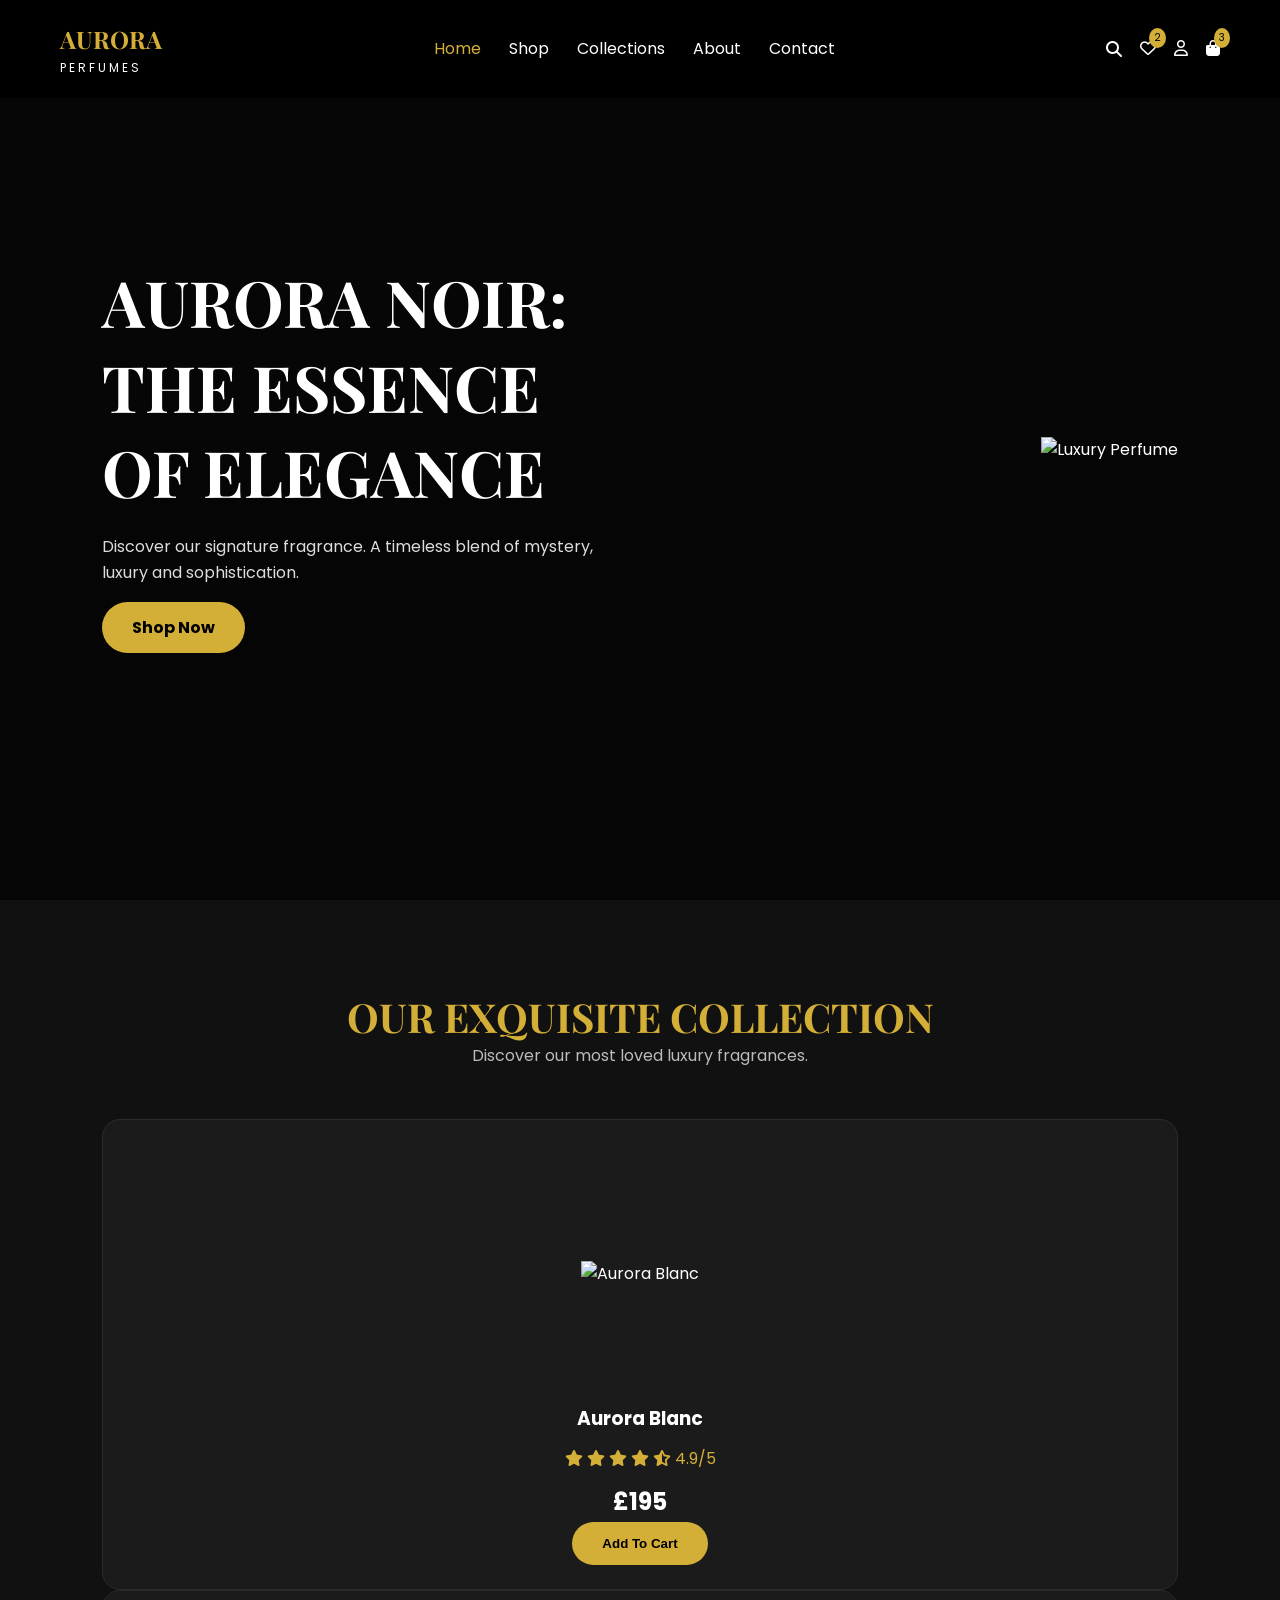
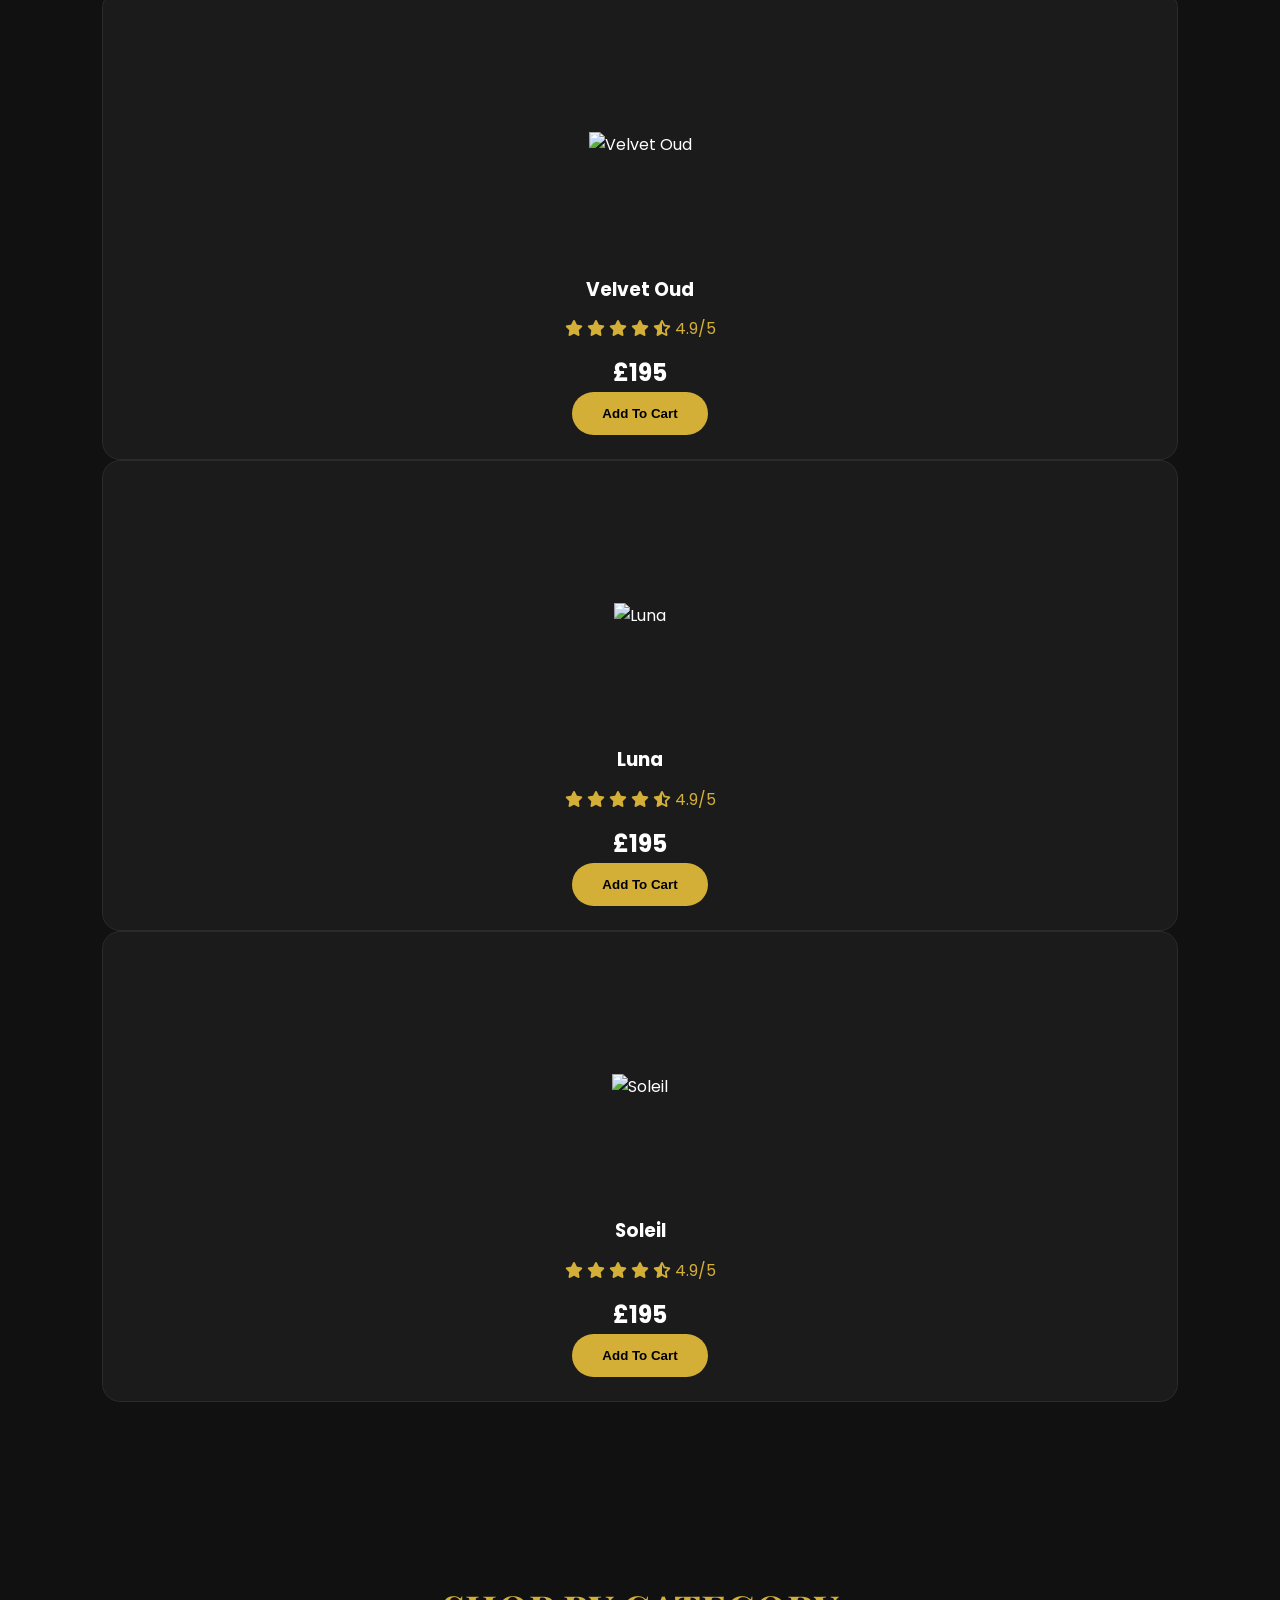
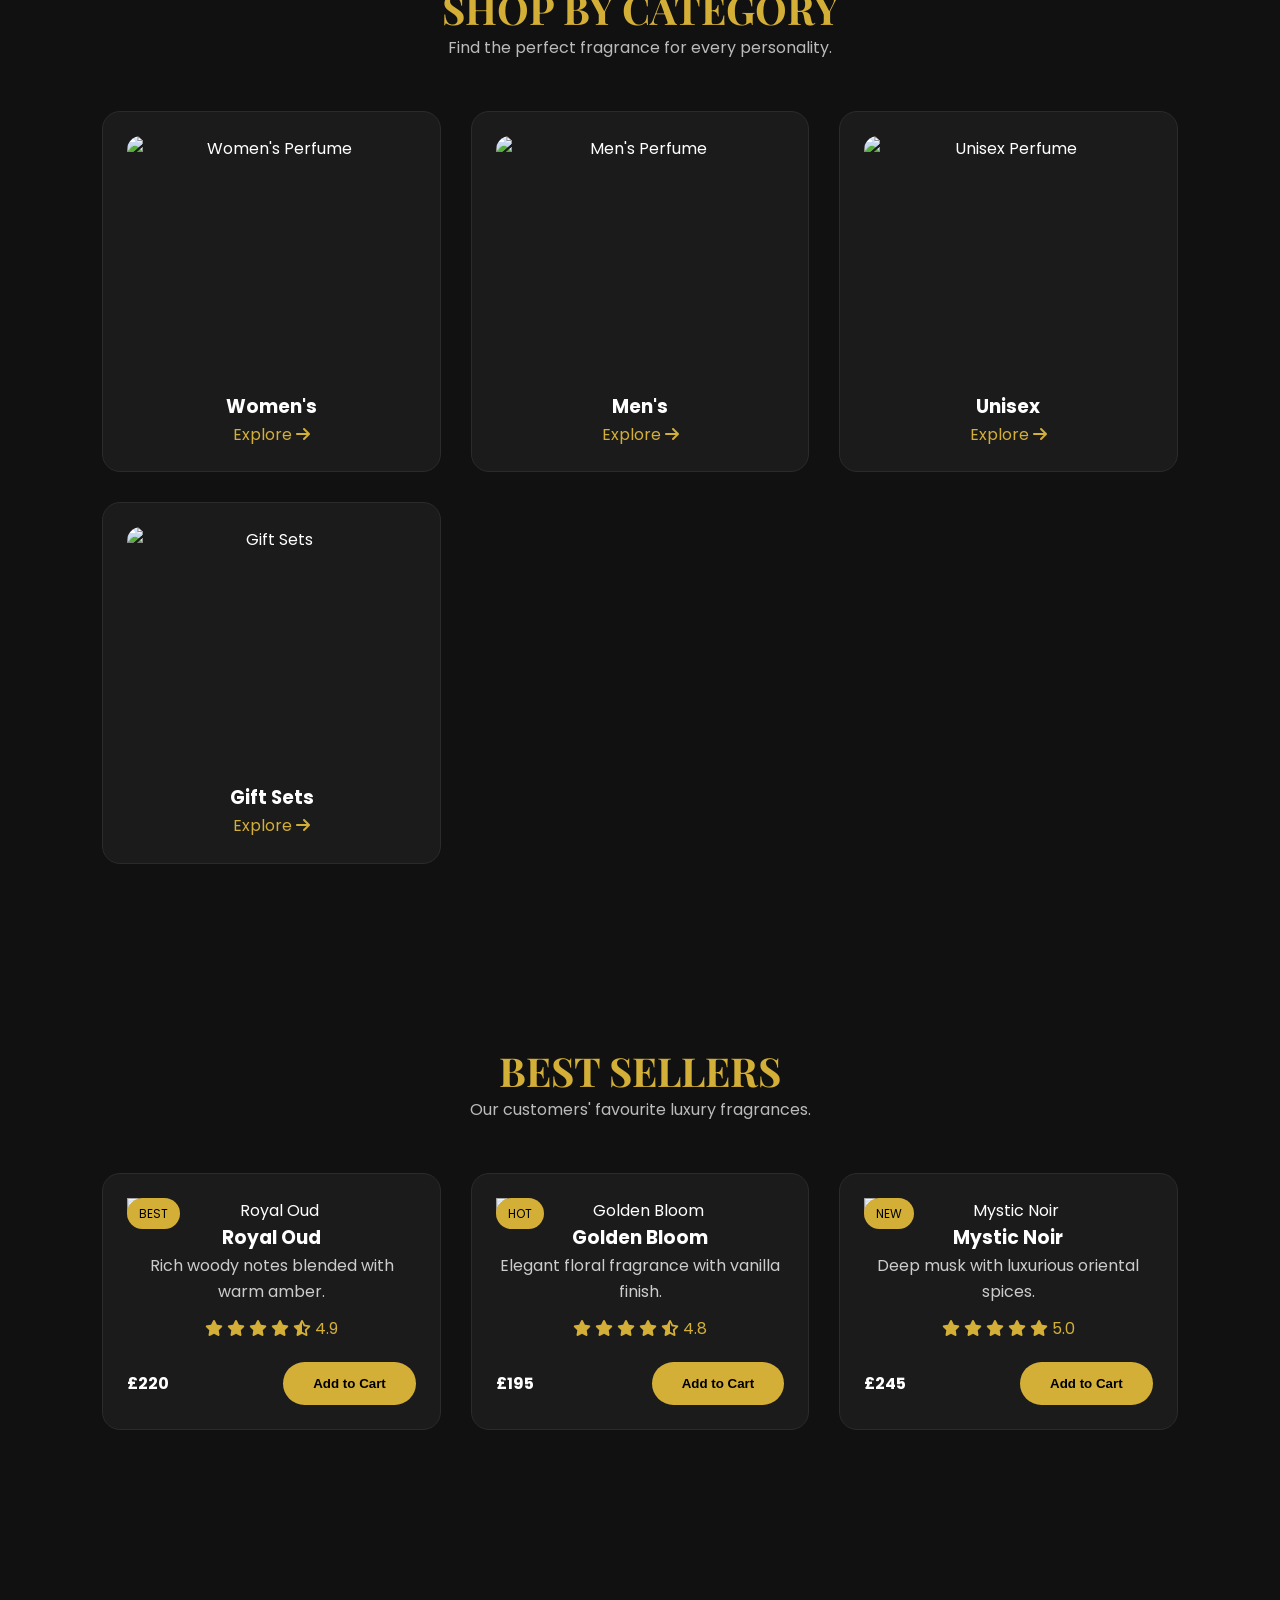
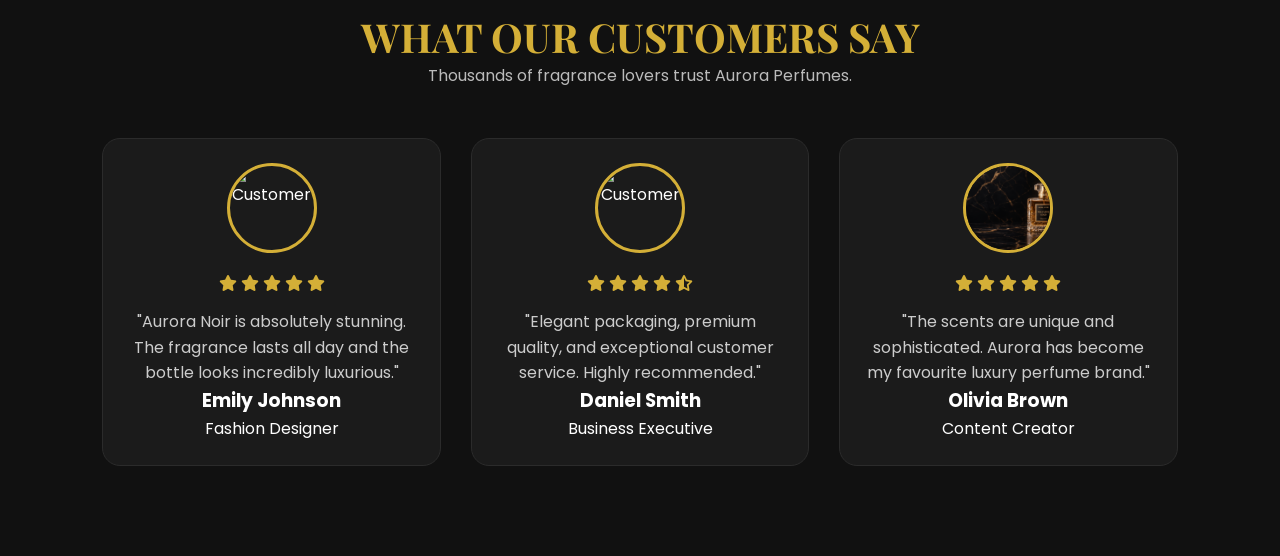
==== index.html @ c94bbfd4 "new project" ====
<!DOCTYPE html>
<html lang="en">
<head>
    <meta charset="UTF-8">
    <meta name="viewport" content="width=device-width, initial-scale=1.0">
    <title>Aurora Perfumes | Luxury Fragrances</title>

    <!-- Google Fonts -->
    <link href="https://fonts.googleapis.com/css2?family=Playfair+Display:wght@500;600;700&family=Poppins:wght@300;400;500;600;700&display=swap" rel="stylesheet">

    <!-- Font Awesome -->
    <link rel="stylesheet"
        href="https://cdnjs.cloudflare.com/ajax/libs/font-awesome/6.7.1/css/all.min.css">

    <!-- CSS -->
    <link rel="stylesheet" href="style.css">
</head>

<body>

<!-- ================= NAVBAR ================= -->

<header>

<nav class="navbar">

<div class="logo">

<h2>AURORA</h2>

<p>PERFUMES</p>

</div>

<ul class="nav-links">

<li><a href="#" class="active">Home</a></li>

<li><a href="#">Shop</a></li>

<li><a href="#">Collections</a></li>

<li><a href="#">About</a></li>

<li><a href="#">Contact</a></li>

</ul>

<div class="nav-icons">

<i class="fas fa-search"></i>

<div class="icon">

<i class="far fa-heart"></i>

<span>2</span>

</div>

<div class="icon">

<i class="far fa-user"></i>

</div>

<div class="icon">

<i class="fas fa-shopping-bag"></i>

<span>3</span>

</div>

</div>

</nav>

</header>

<!-- ================= HERO ================= -->

<section class="hero">

<div class="hero-overlay"></div>

<div class="hero-content">

<div class="hero-text">

<h1>
AURORA NOIR:
<br>
THE ESSENCE
<br>
OF ELEGANCE
</h1>

<p>

Discover our signature fragrance.
A timeless blend of mystery,
luxury and sophistication.

</p>

<a href="#" class="btn">

Shop Now

</a>

</div>

<div class="hero-image">

<img src="images/hero-perfume.png"
alt="Luxury Perfume">

</div>

</div>

</section>

<!-- ================= COLLECTION SECTION START ================= -->

<section class="collection">

<div class="section-title">

<h2>OUR EXQUISITE COLLECTION</h2>

<p>
Discover our most loved luxury fragrances.
</p>

</div>

<!-- Product 1 -->

<div class="product-card">

    <div class="product-image">
        <img src="images/perfume1.png" alt="Aurora Blanc">
    </div>

    <h3>Aurora Blanc</h3>

    <div class="rating">

        <i class="fas fa-star"></i>
        <i class="fas fa-star"></i>
        <i class="fas fa-star"></i>
        <i class="fas fa-star"></i>
        <i class="fas fa-star-half-alt"></i>

        <span>4.9/5</span>

    </div>

    <h2>£195</h2>

    <button class="cart-btn">
        Add To Cart
    </button>

</div>

<!-- Product 2 -->

<div class="product-card">

    <div class="product-image">
        <img src="images/perfume2.png" alt="Velvet Oud">
    </div>

    <h3>Velvet Oud</h3>

    <div class="rating">

        <i class="fas fa-star"></i>
        <i class="fas fa-star"></i>
        <i class="fas fa-star"></i>
        <i class="fas fa-star"></i>
        <i class="fas fa-star-half-alt"></i>

        <span>4.9/5</span>

    </div>

    <h2>£195</h2>

    <button class="cart-btn">
        Add To Cart
    </button>

</div>

<!-- Product 3 -->

<div class="product-card">

    <div class="product-image">
        <img src="images/perfume3.png" alt="Luna">
    </div>

    <h3>Luna</h3>

    <div class="rating">

        <i class="fas fa-star"></i>
        <i class="fas fa-star"></i>
        <i class="fas fa-star"></i>
        <i class="fas fa-star"></i>
        <i class="fas fa-star-half-alt"></i>

        <span>4.9/5</span>

    </div>

    <h2>£195</h2>

    <button class="cart-btn">
        Add To Cart
    </button>

</div>

<!-- Product 4 -->

<div class="product-card">

    <div class="product-image">
        <img src="images/perfume4.png" alt="Soleil">
    </div>

    <h3>Soleil</h3>

    <div class="rating">

        <i class="fas fa-star"></i>
        <i class="fas fa-star"></i>
        <i class="fas fa-star"></i>
        <i class="fas fa-star"></i>
        <i class="fas fa-star-half-alt"></i>

        <span>4.9/5</span>

    </div>

    <h2>£195</h2>

    <button class="cart-btn">
        Add To Cart
    </button>

</div>

</div>

</section>

<!-- ================= CATEGORIES ================= -->

<section class="categories">

    <div class="section-title">

        <h2>SHOP BY CATEGORY</h2>

        <p>
            Find the perfect fragrance for every personality.
        </p>

    </div>

    <div class="category-container">

        <!-- Women -->

        <div class="category-card">

            <img src="images/women.jpg" alt="Women's Perfume">

            <div class="category-info">

                <h3>Women's</h3>

                <a href="#">Explore <i class="fas fa-arrow-right"></i></a>

            </div>

        </div>

        <!-- Men -->

        <div class="category-card">

            <img src="images/men.jpg" alt="Men's Perfume">

            <div class="category-info">

                <h3>Men's</h3>

                <a href="#">Explore <i class="fas fa-arrow-right"></i></a>

            </div>

        </div>

        <!-- Unisex -->

        <div class="category-card">

            <img src="images/unisex.jpg" alt="Unisex Perfume">

            <div class="category-info">

                <h3>Unisex</h3>

                <a href="#">Explore <i class="fas fa-arrow-right"></i></a>

            </div>

        </div>

        <!-- Gift Sets -->

        <div class="category-card">

            <img src="images/gift.jpg" alt="Gift Sets">

            <div class="category-info">

                <h3>Gift Sets</h3>

                <a href="#">Explore <i class="fas fa-arrow-right"></i></a>

            </div>

        </div>

    </div>

</section>

<!-- ================= BEST SELLERS ================= -->

<section class="best-sellers">

    <div class="section-title">

        <h2>BEST SELLERS</h2>

        <p>
            Our customers' favourite luxury fragrances.
        </p>

    </div>

    <div class="best-container">

        <!-- Product 1 -->

        <div class="best-card">

            <div class="badge">BEST</div>

            <img src="images/best1.png" alt="Royal Oud">

            <div class="best-content">

                <h3>Royal Oud</h3>

                <p>
                    Rich woody notes blended with warm amber.
                </p>

                <div class="rating">

                    <i class="fas fa-star"></i>
                    <i class="fas fa-star"></i>
                    <i class="fas fa-star"></i>
                    <i class="fas fa-star"></i>
                    <i class="fas fa-star-half-alt"></i>

                    <span>4.9</span>

                </div>

                <div class="price">

                    <h4>£220</h4>

                    <button>Add to Cart</button>

                </div>

            </div>

        </div>

        <!-- Product 2 -->

        <div class="best-card">

            <div class="badge">HOT</div>

            <img src="images/best2.png" alt="Golden Bloom">

            <div class="best-content">

                <h3>Golden Bloom</h3>

                <p>
                    Elegant floral fragrance with vanilla finish.
                </p>

                <div class="rating">

                    <i class="fas fa-star"></i>
                    <i class="fas fa-star"></i>
                    <i class="fas fa-star"></i>
                    <i class="fas fa-star"></i>
                    <i class="fas fa-star-half-alt"></i>

                    <span>4.8</span>

                </div>

                <div class="price">

                    <h4>£195</h4>

                    <button>Add to Cart</button>

                </div>

            </div>

        </div>

        <!-- Product 3 -->

        <div class="best-card">

            <div class="badge">NEW</div>

            <img src="images/best3.png" alt="Mystic Noir">

            <div class="best-content">

                <h3>Mystic Noir</h3>

                <p>
                    Deep musk with luxurious oriental spices.
                </p>

                <div class="rating">

                    <i class="fas fa-star"></i>
                    <i class="fas fa-star"></i>
                    <i class="fas fa-star"></i>
                    <i class="fas fa-star"></i>
                    <i class="fas fa-star"></i>

                    <span>5.0</span>

                </div>

                <div class="price">

                    <h4>£245</h4>

                    <button>Add to Cart</button>

                </div>

            </div>

        </div>

    </div>

</section>

<!-- ================= TESTIMONIALS ================= -->

<section class="testimonials">

    <div class="section-title">

        <h2>WHAT OUR CUSTOMERS SAY</h2>

        <p>
            Thousands of fragrance lovers trust Aurora Perfumes.
        </p>

    </div>

    <div class="testimonial-container">

        <!-- Testimonial 1 -->

        <div class="testimonial-card">

            <img src="images/customer1.jpg" alt="Customer">

            <div class="stars">

                <i class="fas fa-star"></i>
                <i class="fas fa-star"></i>
                <i class="fas fa-star"></i>
                <i class="fas fa-star"></i>
                <i class="fas fa-star"></i>

            </div>

            <p>

                "Aurora Noir is absolutely stunning. The fragrance lasts all day and the bottle looks incredibly luxurious."

            </p>

            <h3>Emily Johnson</h3>

            <span>Fashion Designer</span>

        </div>

        <!-- Testimonial 2 -->

        <div class="testimonial-card">

            <img src="images/customer2.jpg" alt="Customer">

            <div class="stars">

                <i class="fas fa-star"></i>
                <i class="fas fa-star"></i>
                <i class="fas fa-star"></i>
                <i class="fas fa-star"></i>
                <i class="fas fa-star-half-alt"></i>

            </div>

            <p>

                "Elegant packaging, premium quality, and exceptional customer service. Highly recommended."

            </p>

            <h3>Daniel Smith</h3>

            <span>Business Executive</span>

        </div>

        <!-- Testimonial 3 -->

        <div class="testimonial-card">

            <img src="Images/Remove_text_and_upscale_2K_202608050756.jpeg" alt="Customer">

            <div class="stars">

                <i class="fas fa-star"></i>
                <i class="fas fa-star"></i>
                <i class="fas fa-star"></i>
                <i class="fas fa-star"></i>
                <i class="fas fa-star"></i>

            </div>

            <p>

                "The scents are unique and sophisticated. Aurora has become my favourite luxury perfume brand."

            </p>

            <h3>Olivia Brown</h3>

            <span>Content Creator</span>

        </div>

    </div>

</section>
---- style.css ----
*{margin:0;padding:0;box-sizing:border-box}
body{font-family:Poppins,sans-serif;background:#111;color:#fff;line-height:1.6}
a{text-decoration:none;color:inherit}
img{max-width:100%;display:block}
header{position:fixed;top:0;width:100%;z-index:1000;background:rgba(0,0,0,.85);backdrop-filter:blur(8px)}
.navbar{max-width:1200px;margin:auto;display:flex;justify-content:space-between;align-items:center;padding:20px}
.logo h2{font-family:"Playfair Display",serif;color:#d4af37}
.logo p{font-size:12px;letter-spacing:3px}
.nav-links{display:flex;list-style:none;gap:28px}
.nav-links a{color:#fff;transition:.3s}
.nav-links a:hover,.nav-links .active{color:#d4af37}
.nav-icons{display:flex;gap:18px;align-items:center}
.icon{position:relative}
.icon span{position:absolute;top:-8px;right:-10px;background:#d4af37;color:#000;border-radius:50%;font-size:10px;padding:2px 5px}
.hero{min-height:100vh;background:linear-gradient(rgba(0,0,0,.65),rgba(0,0,0,.7)),url('images/hero-bg.jpg') center/cover;display:flex;align-items:center;padding:120px 8%}
.hero-content{display:flex;align-items:center;justify-content:space-between;gap:40px;width:100%}
.hero-text h1{font:700 64px 'Playfair Display',serif;margin-bottom:20px}
.hero-text p{max-width:500px;color:#ddd;margin-bottom:30px}
.btn,.cart-btn,.price button{background:#d4af37;color:#000;padding:14px 30px;border:none;border-radius:30px;font-weight:700;cursor:pointer;transition:.3s}
.btn:hover,.cart-btn:hover,.price button:hover{background:#fff}
section{padding:90px 8%}
.section-title{text-align:center;margin-bottom:50px}
.section-title h2{font:700 40px 'Playfair Display',serif;color:#d4af37}
.section-title p{color:#bbb}
.products,.category-container,.best-container,.testimonial-container{display:grid;grid-template-columns:repeat(auto-fit,minmax(250px,1fr));gap:30px}
.product-card,.category-card,.best-card,.testimonial-card{background:#1b1b1b;border:1px solid #2b2b2b;border-radius:18px;padding:24px;text-align:center;transition:.35s}
.product-card:hover,.category-card:hover,.best-card:hover,.testimonial-card:hover{transform:translateY(-8px);box-shadow:0 10px 30px rgba(212,175,55,.25)}
.product-image{height:260px;display:flex;align-items:center;justify-content:center}
.rating,.stars{color:#d4af37;margin:12px 0}
.category-card img{height:240px;object-fit:cover;border-radius:14px}
.category-info{padding-top:16px}
.category-info a{color:#d4af37}
.badge{position:absolute;background:#d4af37;color:#000;padding:6px 12px;border-radius:20px;font-size:12px}
.best-card{position:relative}
.best-content p,.testimonial-card p{color:#ccc}
.price{display:flex;justify-content:space-between;align-items:center;margin-top:20px}
.testimonial-card img{width:90px;height:90px;border-radius:50%;margin:0 auto 18px;object-fit:cover;border:3px solid #d4af37}
@media(max-width:900px){
.navbar{flex-direction:column;gap:15px}
.hero-content{flex-direction:column;text-align:center}
.hero-text h1{font-size:46px}
}
@media(max-width:600px){
.nav-links{flex-wrap:wrap;justify-content:center}
.hero-text h1{font-size:34px}
.section-title h2{font-size:30px}
}
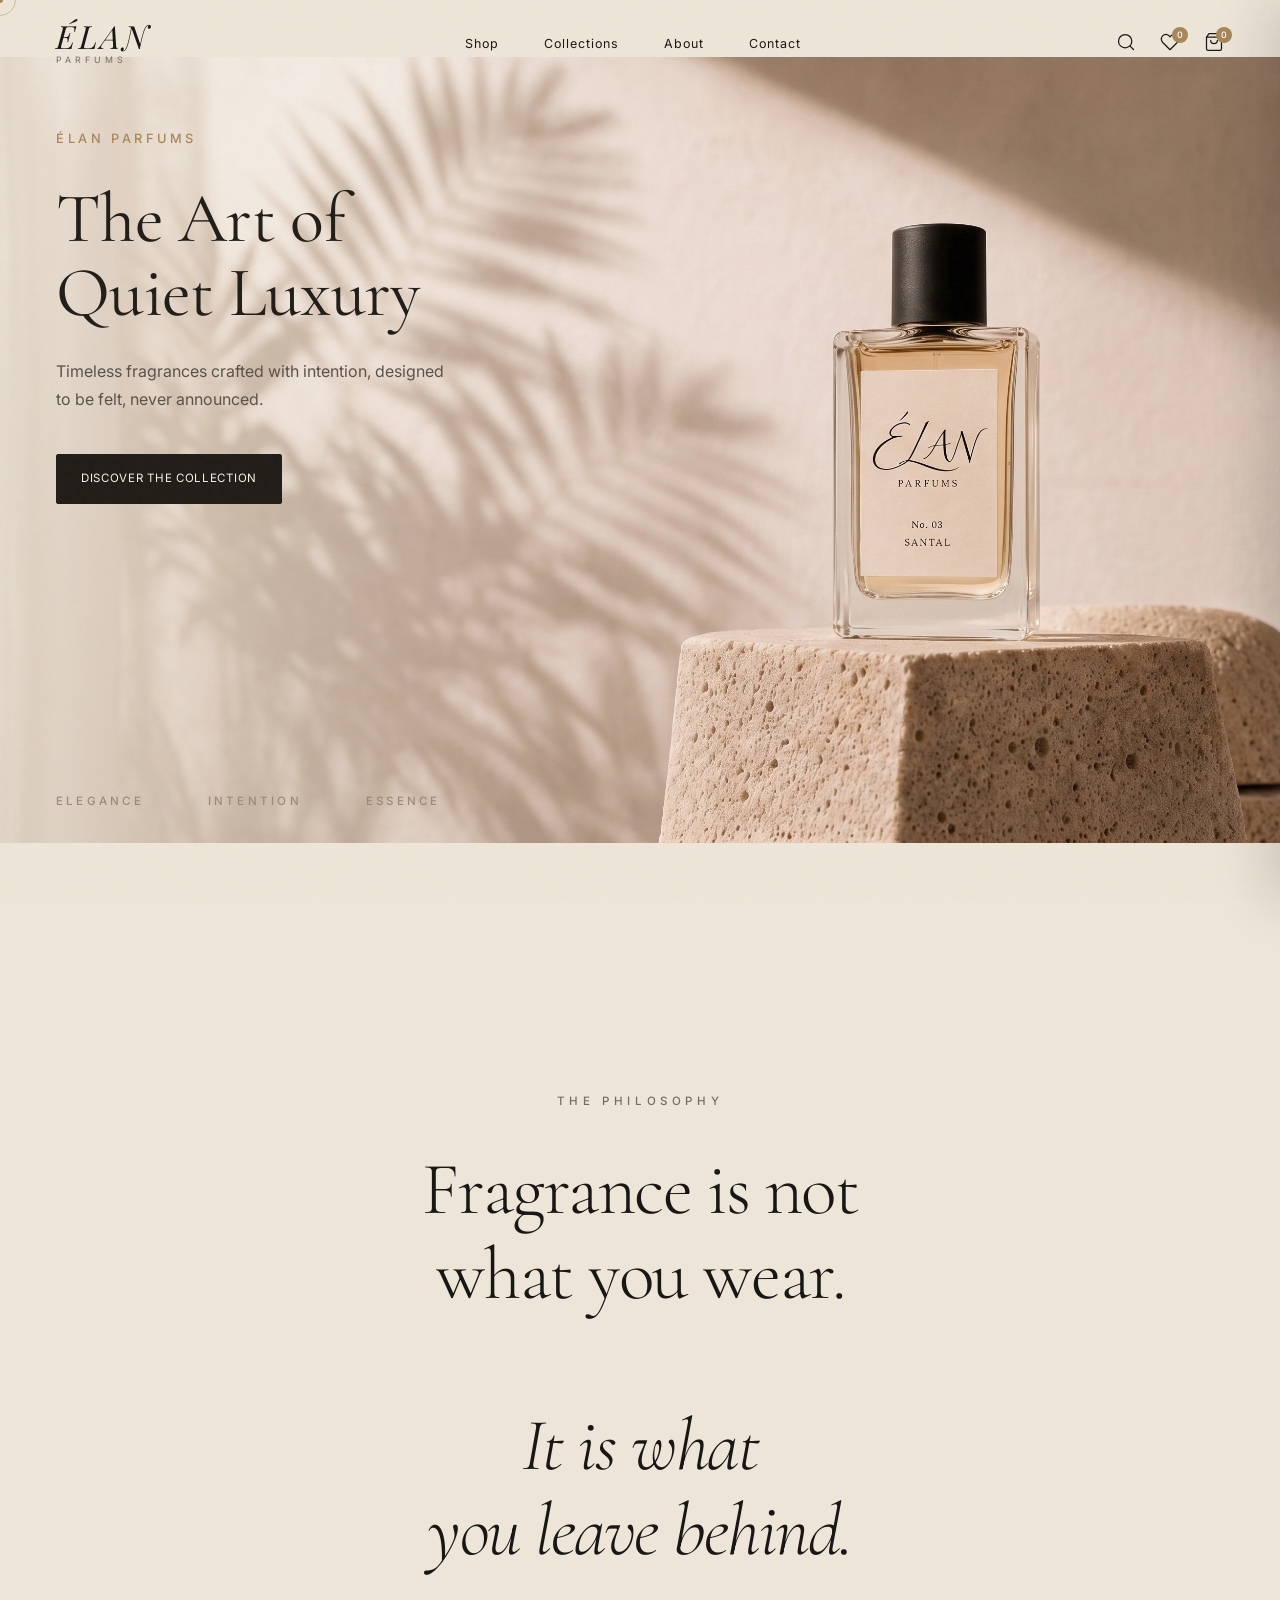
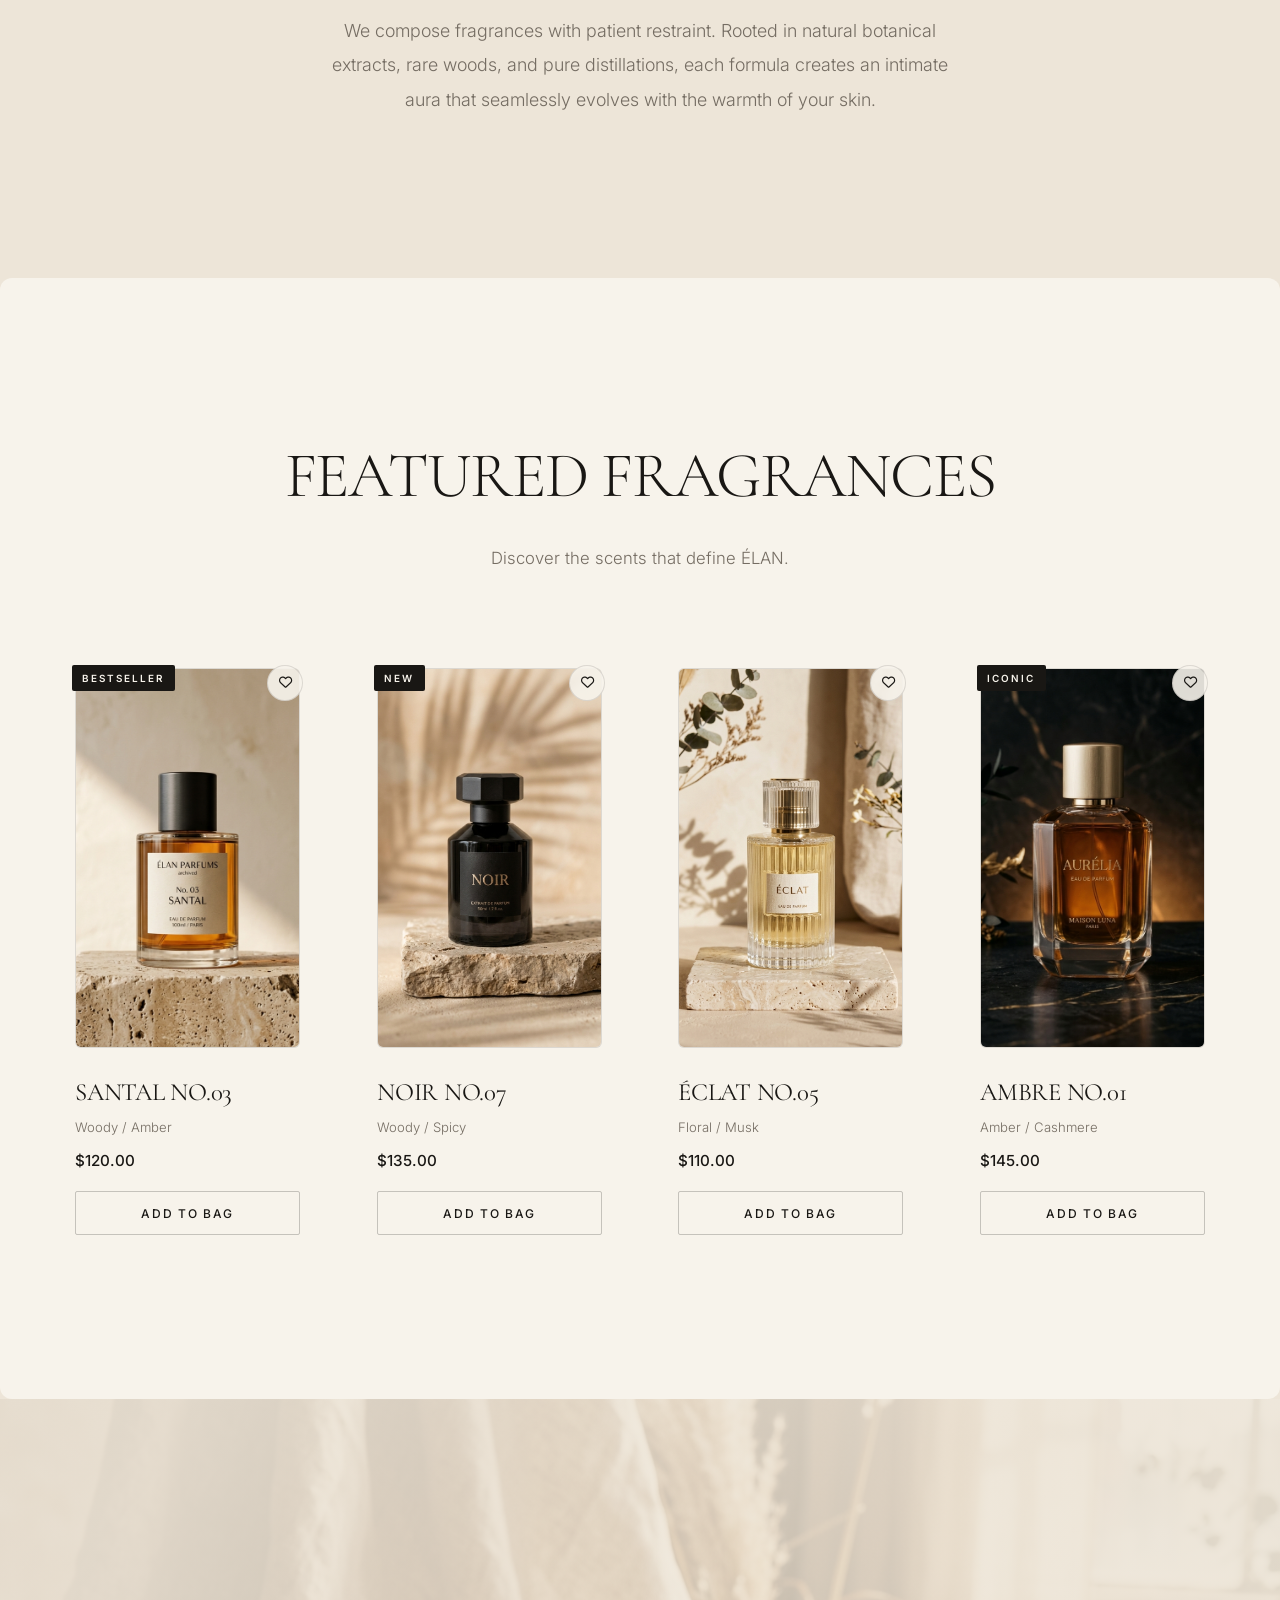
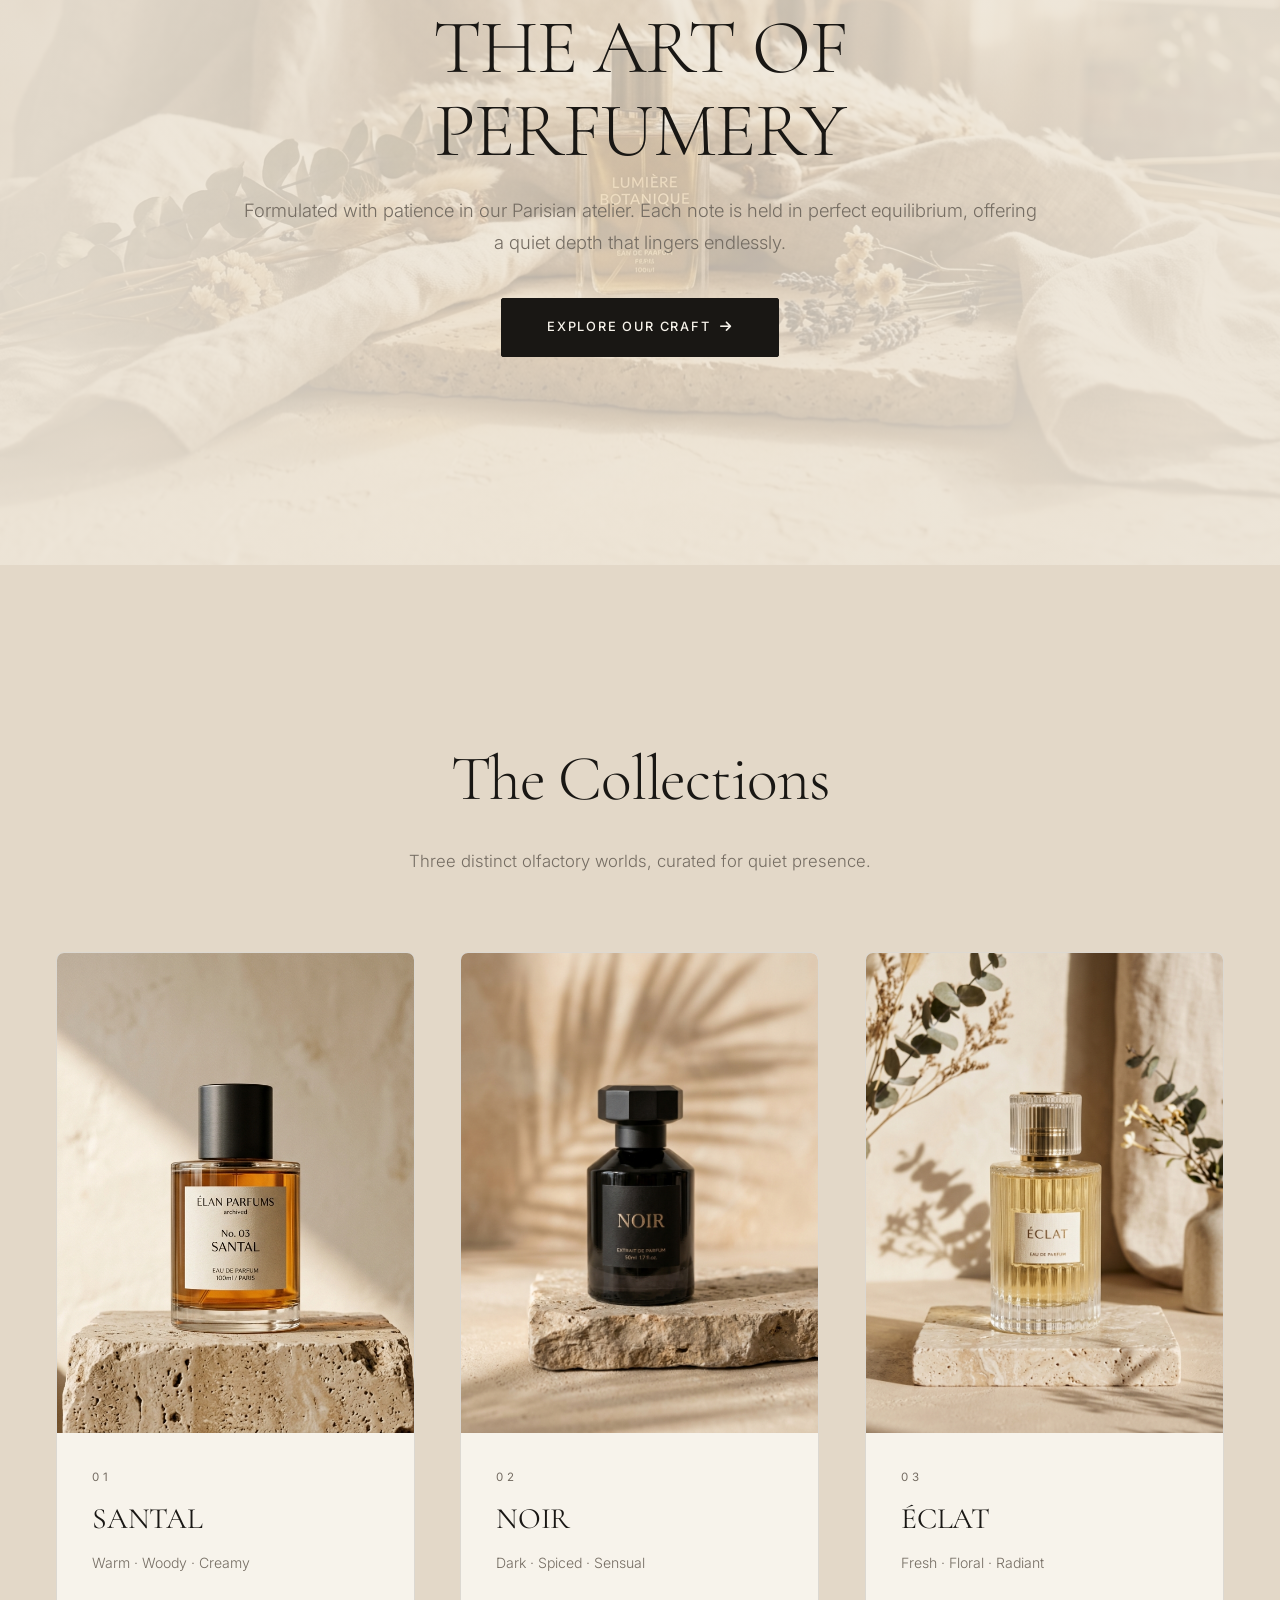
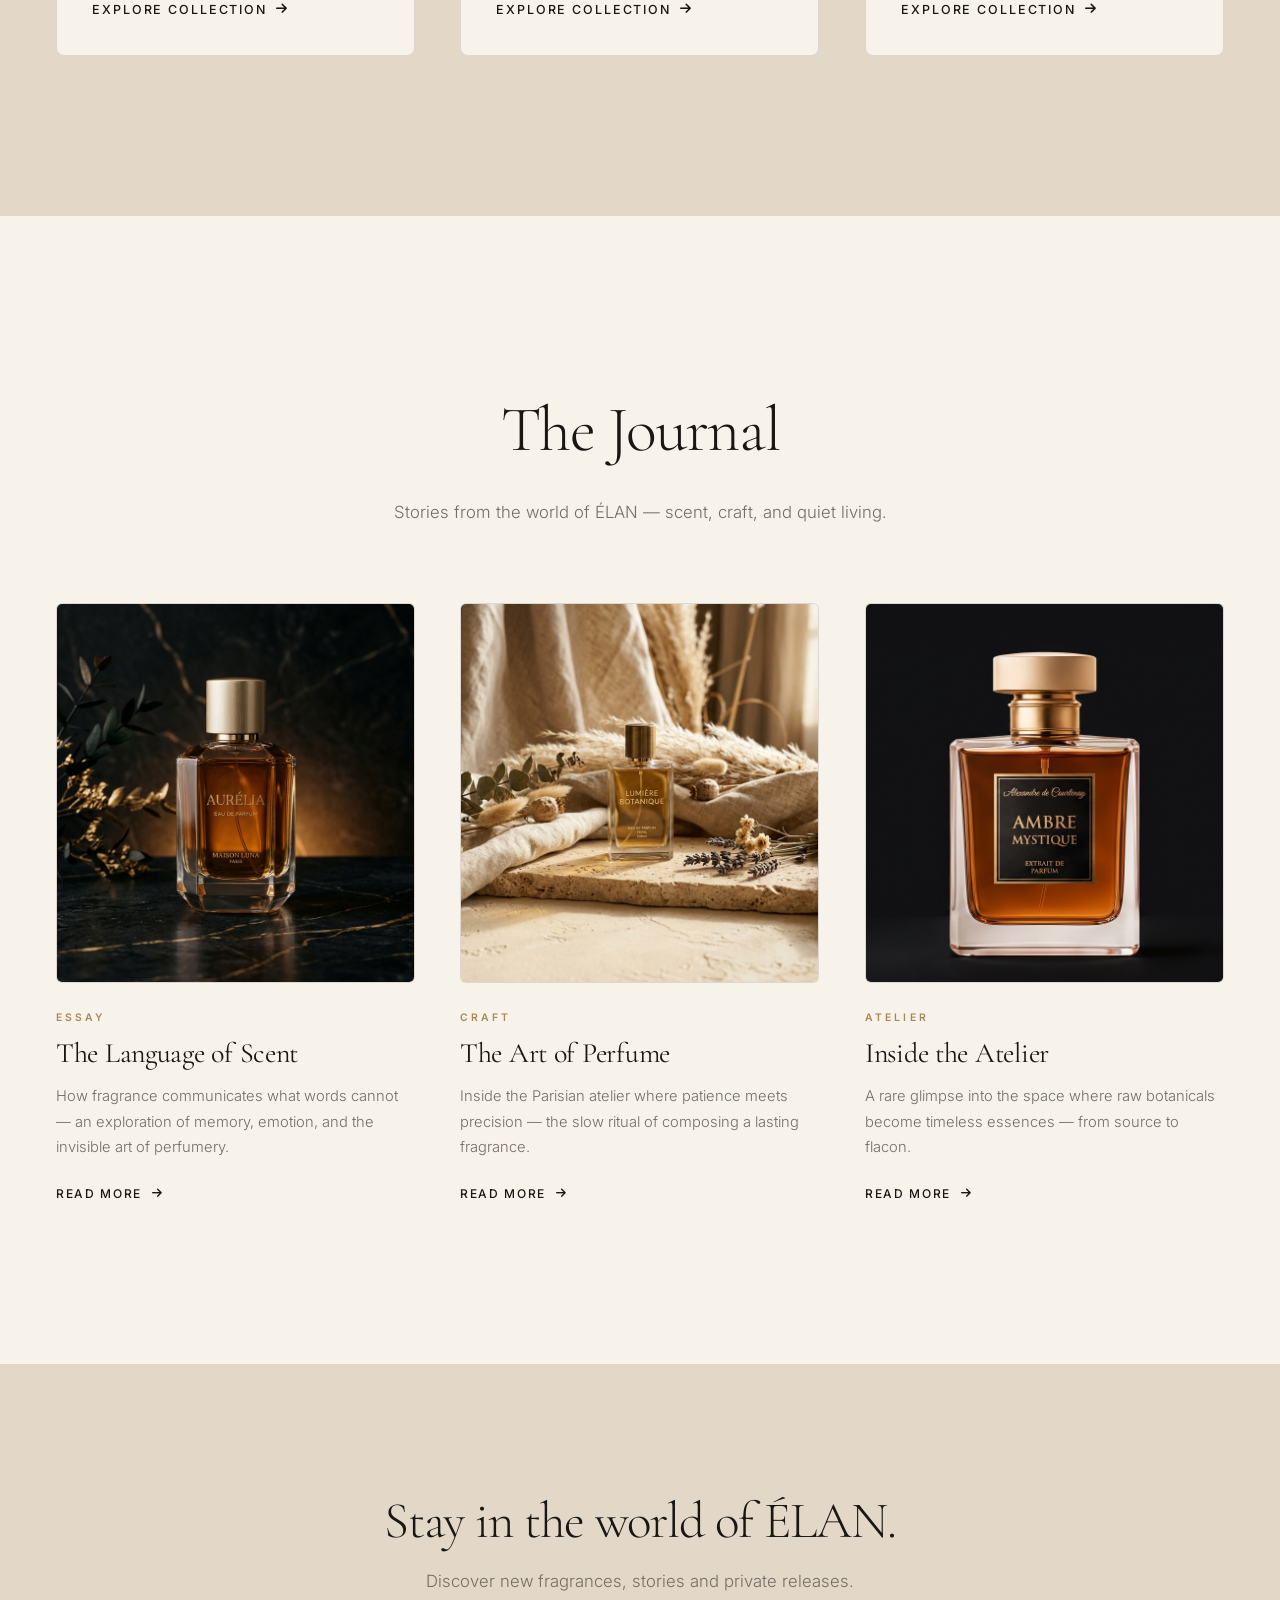
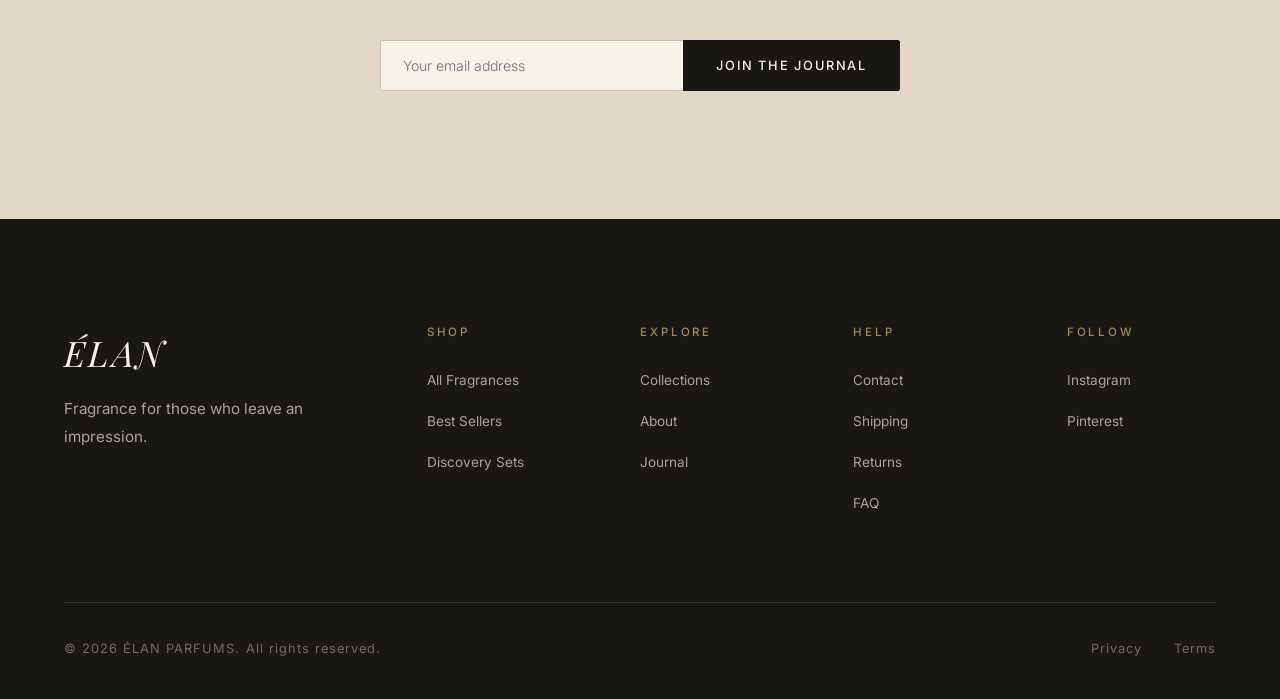
==== commit b3cb596d: "Add home.jpg hero image, remove home.jpeg" ====
--- a/index.html
+++ b/index.html
@@ -3,588 +3,376 @@
 <head>
     <meta charset="UTF-8">
     <meta name="viewport" content="width=device-width, initial-scale=1.0">
-    <title>Aurora Perfumes | Luxury Fragrances</title>
-
-    <!-- Google Fonts -->
-    <link href="https://fonts.googleapis.com/css2?family=Playfair+Display:wght@500;600;700&family=Poppins:wght@300;400;500;600;700&display=swap" rel="stylesheet">
-
-    <!-- Font Awesome -->
-    <link rel="stylesheet"
-        href="https://cdnjs.cloudflare.com/ajax/libs/font-awesome/6.7.1/css/all.min.css">
-
-    <!-- CSS -->
+    <title>ÉLAN PARFUMS | The Art of Quiet Luxury</title>
+    <link rel="preconnect" href="https://fonts.googleapis.com">
+    <link rel="preconnect" href="https://fonts.gstatic.com" crossorigin>
+    <link href="https://fonts.googleapis.com/css2?family=Cormorant+Garamond:ital,wght@0,300;0,400;0,500;0,600;0,700;1,300;1,400;1,500;1,600&family=Inter:wght@300;400;500;600&family=Playfair+Display:ital,wght@0,400;0,500;0,600;1,400;1,500;1,600&display=swap" rel="stylesheet">
+    <link rel="stylesheet" href="https://cdnjs.cloudflare.com/ajax/libs/font-awesome/6.7.1/css/all.min.css">
     <link rel="stylesheet" href="style.css">
 </head>
-
 <body>
 
-<!-- ================= NAVBAR ================= -->
-
-<header>
-
-<nav class="navbar">
-
-<div class="logo">
-
-<h2>AURORA</h2>
-
-<p>PERFUMES</p>
-
-</div>
-
-<ul class="nav-links">
-
-<li><a href="#" class="active">Home</a></li>
-
-<li><a href="#">Shop</a></li>
-
-<li><a href="#">Collections</a></li>
-
-<li><a href="#">About</a></li>
-
-<li><a href="#">Contact</a></li>
-
-</ul>
-
-<div class="nav-icons">
-
-<i class="fas fa-search"></i>
-
-<div class="icon">
-
-<i class="far fa-heart"></i>
-
-<span>2</span>
-
-</div>
-
-<div class="icon">
-
-<i class="far fa-user"></i>
-
-</div>
-
-<div class="icon">
-
-<i class="fas fa-shopping-bag"></i>
-
-<span>3</span>
-
-</div>
-
-</div>
-
-</nav>
-
-</header>
-
-<!-- ================= HERO ================= -->
-
-<section class="hero">
-
-<div class="hero-overlay"></div>
-
-<div class="hero-content">
-
-<div class="hero-text">
-
-<h1>
-AURORA NOIR:
-<br>
-THE ESSENCE
-<br>
-OF ELEGANCE
-</h1>
-
-<p>
-
-Discover our signature fragrance.
-A timeless blend of mystery,
-luxury and sophistication.
-
-</p>
-
-<a href="#" class="btn">
-
-Shop Now
-
-</a>
-
-</div>
-
-<div class="hero-image">
-
-<img src="images/hero-perfume.png"
-alt="Luxury Perfume">
-
-</div>
-
-</div>
-
-</section>
-
-<!-- ================= COLLECTION SECTION START ================= -->
-
-<section class="collection">
-
-<div class="section-title">
-
-<h2>OUR EXQUISITE COLLECTION</h2>
-
-<p>
-Discover our most loved luxury fragrances.
-</p>
-
-</div>
-
-<!-- Product 1 -->
-
-<div class="product-card">
-
-    <div class="product-image">
-        <img src="images/perfume1.png" alt="Aurora Blanc">
+    <!-- PRELOADER -->
+    <div class="preloader" id="preloader" aria-live="polite">
+        <div class="preloader-inner">
+            <div class="preloader-brand">ÉLAN</div>
+            <div class="preloader-subtitle">PARFUMS • PARIS</div>
+            <div class="preloader-line"><span></span></div>
+        </div>
     </div>
 
-    <h3>Aurora Blanc</h3>
-
-    <div class="rating">
-
-        <i class="fas fa-star"></i>
-        <i class="fas fa-star"></i>
-        <i class="fas fa-star"></i>
-        <i class="fas fa-star"></i>
-        <i class="fas fa-star-half-alt"></i>
-
-        <span>4.9/5</span>
-
+    <!-- CUSTOM CURSOR -->
+    <div class="cursor cursor-dot" aria-hidden="true"></div>
+    <div class="cursor cursor-ring" aria-hidden="true"></div>
+
+    <!-- ================= GLOBAL NAVBAR ================= -->
+    <header>
+        <nav class="navbar">
+            <div class="logo">
+                <a href="index.html">
+                    <h2 class="logo-script">ÉLAN</h2>
+                    <p>PARFUMS</p>
+                </a>
+            </div>
+
+            <ul class="nav-links">
+                <li><a href="shop.html">Shop</a></li>
+                <li><a href="collections.html">Collections</a></li>
+                <li><a href="about.html">About</a></li>
+                <li><a href="contact.html">Contact</a></li>
+            </ul>
+
+            <div class="nav-right">
+                <button class="nav-icon-btn open-search" aria-label="Search">
+                    <svg width="20" height="20" viewBox="0 0 24 24" fill="none" stroke="currentColor" stroke-width="1.5" stroke-linecap="round" stroke-linejoin="round"><circle cx="11" cy="11" r="8"/><line x1="21" y1="21" x2="16.65" y2="16.65"/></svg>
+                </button>
+                <a href="#" class="nav-icon-btn open-wishlist" aria-label="Wishlist">
+                    <svg width="20" height="20" viewBox="0 0 24 24" fill="none" stroke="currentColor" stroke-width="1.5" stroke-linecap="round" stroke-linejoin="round"><path d="M20.84 4.61a5.5 5.5 0 0 0-7.78 0L12 5.67l-1.06-1.06a5.5 5.5 0 0 0-7.78 7.78l1.06 1.06L12 21.23l7.78-7.78 1.06-1.06a5.5 5.5 0 0 0 0-7.78z"/></svg>
+                    <span class="nav-badge" id="wishlist-count">0</span>
+                </a>
+                <button class="nav-icon-btn open-cart" aria-label="Shopping Bag">
+                    <svg width="20" height="20" viewBox="0 0 24 24" fill="none" stroke="currentColor" stroke-width="1.5" stroke-linecap="round" stroke-linejoin="round"><path d="M6 2L3 6v14a2 2 0 0 0 2 2h14a2 2 0 0 0 2-2V6l-3-4z"/><line x1="3" y1="6" x2="21" y2="6"/><path d="M16 10a4 4 0 0 1-8 0"/></svg>
+                    <span class="nav-badge" id="cart-count">0</span>
+                </button>
+                <div class="hamburger" aria-label="Open mobile menu">
+                    <span></span>
+                    <span></span>
+                    <span></span>
+                </div>
+            </div>
+        </nav>
+    </header>
+
+    <!-- ================= CART SIDEBAR ================= -->
+    <div class="cart-overlay" id="cart-overlay"></div>
+    <div class="cart-sidebar" id="cart-sidebar">
+        <div class="cart-header">
+            <h3>Your Bag</h3>
+            <button class="close-cart" aria-label="Close cart">&times;</button>
+        </div>
+        <div class="cart-items" id="cart-items">
+            <div class="cart-empty">
+                <i class="fas fa-shopping-bag"></i>
+                <h3>Your bag is empty</h3>
+                <p>Discover our signature fragrances to begin</p>
+            </div>
+        </div>
+        <div class="cart-footer">
+            <div class="cart-total">
+                <h4>Total</h4>
+                <span id="cart-total">$0.00</span>
+            </div>
+            <button class="btn-primary" id="checkout-btn">Proceed to Checkout</button>
+        </div>
     </div>
 
-    <h2>£195</h2>
-
-    <button class="cart-btn">
-        Add To Cart
-    </button>
-
-</div>
-
-<!-- Product 2 -->
-
-<div class="product-card">
-
-    <div class="product-image">
-        <img src="images/perfume2.png" alt="Velvet Oud">
+    <!-- ================= SEARCH OVERLAY ================= -->
+    <div class="search-overlay" id="search-overlay">
+        <button class="close-search" aria-label="Close search">&times;</button>
+        <div class="search-container">
+            <input type="text" id="search-input-field" placeholder="Search fragrances, notes, families...">
+        </div>
     </div>
 
-    <h3>Velvet Oud</h3>
-
-    <div class="rating">
-
-        <i class="fas fa-star"></i>
-        <i class="fas fa-star"></i>
-        <i class="fas fa-star"></i>
-        <i class="fas fa-star"></i>
-        <i class="fas fa-star-half-alt"></i>
-
-        <span>4.9/5</span>
-
-    </div>
-
-    <h2>£195</h2>
-
-    <button class="cart-btn">
-        Add To Cart
-    </button>
-
-</div>
-
-<!-- Product 3 -->
-
-<div class="product-card">
-
-    <div class="product-image">
-        <img src="images/perfume3.png" alt="Luna">
-    </div>
-
-    <h3>Luna</h3>
-
-    <div class="rating">
-
-        <i class="fas fa-star"></i>
-        <i class="fas fa-star"></i>
-        <i class="fas fa-star"></i>
-        <i class="fas fa-star"></i>
-        <i class="fas fa-star-half-alt"></i>
-
-        <span>4.9/5</span>
-
-    </div>
-
-    <h2>£195</h2>
-
-    <button class="cart-btn">
-        Add To Cart
-    </button>
-
-</div>
-
-<!-- Product 4 -->
-
-<div class="product-card">
-
-    <div class="product-image">
-        <img src="images/perfume4.png" alt="Soleil">
-    </div>
-
-    <h3>Soleil</h3>
-
-    <div class="rating">
-
-        <i class="fas fa-star"></i>
-        <i class="fas fa-star"></i>
-        <i class="fas fa-star"></i>
-        <i class="fas fa-star"></i>
-        <i class="fas fa-star-half-alt"></i>
-
-        <span>4.9/5</span>
-
-    </div>
-
-    <h2>£195</h2>
-
-    <button class="cart-btn">
-        Add To Cart
-    </button>
-
-</div>
-
-</div>
-
-</section>
-
-<!-- ================= CATEGORIES ================= -->
-
-<section class="categories">
-
-    <div class="section-title">
-
-        <h2>SHOP BY CATEGORY</h2>
-
-        <p>
-            Find the perfect fragrance for every personality.
-        </p>
-
-    </div>
-
-    <div class="category-container">
-
-        <!-- Women -->
-
-        <div class="category-card">
-
-            <img src="images/women.jpg" alt="Women's Perfume">
-
-            <div class="category-info">
-
-                <h3>Women's</h3>
-
-                <a href="#">Explore <i class="fas fa-arrow-right"></i></a>
-
-            </div>
-
-        </div>
-
-        <!-- Men -->
-
-        <div class="category-card">
-
-            <img src="images/men.jpg" alt="Men's Perfume">
-
-            <div class="category-info">
-
-                <h3>Men's</h3>
-
-                <a href="#">Explore <i class="fas fa-arrow-right"></i></a>
-
-            </div>
-
-        </div>
-
-        <!-- Unisex -->
-
-        <div class="category-card">
-
-            <img src="images/unisex.jpg" alt="Unisex Perfume">
-
-            <div class="category-info">
-
-                <h3>Unisex</h3>
-
-                <a href="#">Explore <i class="fas fa-arrow-right"></i></a>
-
-            </div>
-
-        </div>
-
-        <!-- Gift Sets -->
-
-        <div class="category-card">
-
-            <img src="images/gift.jpg" alt="Gift Sets">
-
-            <div class="category-info">
-
-                <h3>Gift Sets</h3>
-
-                <a href="#">Explore <i class="fas fa-arrow-right"></i></a>
-
-            </div>
-
-        </div>
-
-    </div>
-
-</section>
-
-<!-- ================= BEST SELLERS ================= -->
-
-<section class="best-sellers">
-
-    <div class="section-title">
-
-        <h2>BEST SELLERS</h2>
-
-        <p>
-            Our customers' favourite luxury fragrances.
-        </p>
-
-    </div>
-
-    <div class="best-container">
-
-        <!-- Product 1 -->
-
-        <div class="best-card">
-
-            <div class="badge">BEST</div>
-
-            <img src="images/best1.png" alt="Royal Oud">
-
-            <div class="best-content">
-
-                <h3>Royal Oud</h3>
-
-                <p>
-                    Rich woody notes blended with warm amber.
-                </p>
-
-                <div class="rating">
-
-                    <i class="fas fa-star"></i>
-                    <i class="fas fa-star"></i>
-                    <i class="fas fa-star"></i>
-                    <i class="fas fa-star"></i>
-                    <i class="fas fa-star-half-alt"></i>
-
-                    <span>4.9</span>
-
-                </div>
-
-                <div class="price">
-
-                    <h4>£220</h4>
-
-                    <button>Add to Cart</button>
-
-                </div>
-
-            </div>
-
-        </div>
-
-        <!-- Product 2 -->
-
-        <div class="best-card">
-
-            <div class="badge">HOT</div>
-
-            <img src="images/best2.png" alt="Golden Bloom">
-
-            <div class="best-content">
-
-                <h3>Golden Bloom</h3>
-
-                <p>
-                    Elegant floral fragrance with vanilla finish.
-                </p>
-
-                <div class="rating">
-
-                    <i class="fas fa-star"></i>
-                    <i class="fas fa-star"></i>
-                    <i class="fas fa-star"></i>
-                    <i class="fas fa-star"></i>
-                    <i class="fas fa-star-half-alt"></i>
-
-                    <span>4.8</span>
-
-                </div>
-
-                <div class="price">
-
-                    <h4>£195</h4>
-
-                    <button>Add to Cart</button>
-
-                </div>
-
-            </div>
-
-        </div>
-
-        <!-- Product 3 -->
-
-        <div class="best-card">
-
-            <div class="badge">NEW</div>
-
-            <img src="images/best3.png" alt="Mystic Noir">
-
-            <div class="best-content">
-
-                <h3>Mystic Noir</h3>
-
-                <p>
-                    Deep musk with luxurious oriental spices.
-                </p>
-
-                <div class="rating">
-
-                    <i class="fas fa-star"></i>
-                    <i class="fas fa-star"></i>
-                    <i class="fas fa-star"></i>
-                    <i class="fas fa-star"></i>
-                    <i class="fas fa-star"></i>
-
-                    <span>5.0</span>
-
-                </div>
-
-                <div class="price">
-
-                    <h4>£245</h4>
-
-                    <button>Add to Cart</button>
-
-                </div>
-
-            </div>
-
-        </div>
-
-    </div>
-
-</section>
-
-<!-- ================= TESTIMONIALS ================= -->
-
-<section class="testimonials">
-
-    <div class="section-title">
-
-        <h2>WHAT OUR CUSTOMERS SAY</h2>
-
-        <p>
-            Thousands of fragrance lovers trust Aurora Perfumes.
-        </p>
-
-    </div>
-
-    <div class="testimonial-container">
-
-        <!-- Testimonial 1 -->
-
-        <div class="testimonial-card">
-
-            <img src="images/customer1.jpg" alt="Customer">
-
-            <div class="stars">
-
-                <i class="fas fa-star"></i>
-                <i class="fas fa-star"></i>
-                <i class="fas fa-star"></i>
-                <i class="fas fa-star"></i>
-                <i class="fas fa-star"></i>
-
-            </div>
-
-            <p>
-
-                "Aurora Noir is absolutely stunning. The fragrance lasts all day and the bottle looks incredibly luxurious."
-
+    <!-- ================= HERO SECTION ================= -->
+    <section class="hero" id="home">
+        <div class="hero-bg-image" aria-hidden="true"></div>
+        <div class="hero-overlay" aria-hidden="true"></div>
+
+        <div class="hero-content">
+            <div class="hero-text">
+                <span class="hero-label anim-hero-label">ÉLAN PARFUMS</span>
+                <h1 class="anim-hero-heading">The Art of<br>Quiet Luxury</h1>
+                <p class="hero-supporting-text anim-hero-desc">Timeless fragrances crafted with intention, designed to be felt, never announced.</p>
+                <a href="shop.html" class="btn-primary hero-btn anim-hero-btn">Discover the Collection</a>
+            </div>
+
+            <div class="hero-footer-words anim-hero-words" aria-hidden="true">
+                <span>ELEGANCE</span>
+                <span>INTENTION</span>
+                <span>ESSENCE</span>
+            </div>
+        </div>
+    </section>
+
+    <!-- ================= PHILOSOPHY SECTION ================= -->
+    <section class="philosophy-section reveal reveal-up" id="philosophy">
+        <div class="philosophy-content">
+            <span class="philosophy-label">THE PHILOSOPHY</span>
+            <h2 class="philosophy-heading">
+                Fragrance is not<br>what you wear.<br><br>
+                <span>It is what<br>you leave behind.</span>
+            </h2>
+            <p class="philosophy-text">
+                We compose fragrances with patient restraint. Rooted in natural botanical extracts, rare woods, and pure distillations, each formula creates an intimate aura that seamlessly evolves with the warmth of your skin.
             </p>
-
-            <h3>Emily Johnson</h3>
-
-            <span>Fashion Designer</span>
-
-        </div>
-
-        <!-- Testimonial 2 -->
-
-        <div class="testimonial-card">
-
-            <img src="images/customer2.jpg" alt="Customer">
-
-            <div class="stars">
-
-                <i class="fas fa-star"></i>
-                <i class="fas fa-star"></i>
-                <i class="fas fa-star"></i>
-                <i class="fas fa-star"></i>
-                <i class="fas fa-star-half-alt"></i>
-
-            </div>
-
-            <p>
-
-                "Elegant packaging, premium quality, and exceptional customer service. Highly recommended."
-
-            </p>
-
-            <h3>Daniel Smith</h3>
-
-            <span>Business Executive</span>
-
-        </div>
-
-        <!-- Testimonial 3 -->
-
-        <div class="testimonial-card">
-
-            <img src="Images/Remove_text_and_upscale_2K_202608050756.jpeg" alt="Customer">
-
-            <div class="stars">
-
-                <i class="fas fa-star"></i>
-                <i class="fas fa-star"></i>
-                <i class="fas fa-star"></i>
-                <i class="fas fa-star"></i>
-                <i class="fas fa-star"></i>
-
-            </div>
-
-            <p>
-
-                "The scents are unique and sophisticated. Aurora has become my favourite luxury perfume brand."
-
-            </p>
-
-            <h3>Olivia Brown</h3>
-
-            <span>Content Creator</span>
-
-        </div>
-
-    </div>
-
-</section>+        </div>
+    </section>
+
+    <!-- ================= FEATURED FRAGRANCES SECTION ================= -->
+    <section class="featured-fragrances" id="featured">
+        <div class="section-header reveal reveal-up">
+            <h2>FEATURED FRAGRANCES</h2>
+            <p>Discover the scents that define ÉLAN.</p>
+        </div>
+
+        <div class="products-grid-clean">
+            <!-- Product 1 -->
+            <div class="clean-product-card product-card reveal reveal-up" data-category="unisex">
+                <span class="clean-product-badge">BESTSELLER</span>
+                <button class="clean-wishlist-btn wishlist-btn" aria-label="Add Santal No.03 to wishlist">
+                    <i class="far fa-heart"></i>
+                </button>
+                <div class="clean-product-image product-image">
+                    <img src="Images/elan-hero.jpg" alt="Santal No.03 luxury perfume bottle">
+                </div>
+                <h3>SANTAL NO.03</h3>
+                <p class="clean-product-family">Woody / Amber</p>
+                <div class="clean-product-price product-price">$120.00</div>
+                <button class="clean-cart-btn cart-btn">Add to Bag</button>
+            </div>
+
+            <!-- Product 2 -->
+            <div class="clean-product-card product-card reveal reveal-up" data-category="men">
+                <span class="clean-product-badge">NEW</span>
+                <button class="clean-wishlist-btn wishlist-btn" aria-label="Add Noir No.07 to wishlist">
+                    <i class="far fa-heart"></i>
+                </button>
+                <div class="clean-product-image product-image">
+                    <img src="Images/elan-noir.jpg" alt="Noir No.07 luxury perfume bottle">
+                </div>
+                <h3>NOIR NO.07</h3>
+                <p class="clean-product-family">Woody / Spicy</p>
+                <div class="clean-product-price product-price">$135.00</div>
+                <button class="clean-cart-btn cart-btn">Add to Bag</button>
+            </div>
+
+            <!-- Product 3 -->
+            <div class="clean-product-card product-card reveal reveal-up" data-category="women">
+                <button class="clean-wishlist-btn wishlist-btn" aria-label="Add Éclat No.05 to wishlist">
+                    <i class="far fa-heart"></i>
+                </button>
+                <div class="clean-product-image product-image">
+                    <img src="Images/elan-eclat.jpg" alt="Éclat No.05 luxury perfume bottle">
+                </div>
+                <h3>ÉCLAT NO.05</h3>
+                <p class="clean-product-family">Floral / Musk</p>
+                <div class="clean-product-price product-price">$110.00</div>
+                <button class="clean-cart-btn cart-btn">Add to Bag</button>
+            </div>
+
+            <!-- Product 4 -->
+            <div class="clean-product-card product-card reveal reveal-up" data-category="unisex">
+                <span class="clean-product-badge">ICONIC</span>
+                <button class="clean-wishlist-btn wishlist-btn" aria-label="Add Ambre No.01 to wishlist">
+                    <i class="far fa-heart"></i>
+                </button>
+                <div class="clean-product-image product-image">
+                    <img src="Images/brand-story.jpg" alt="Ambre No.01 luxury perfume bottle">
+                </div>
+                <h3>AMBRE NO.01</h3>
+                <p class="clean-product-family">Amber / Cashmere</p>
+                <div class="clean-product-price product-price">$145.00</div>
+                <button class="clean-cart-btn cart-btn">Add to Bag</button>
+            </div>
+        </div>
+    </section>
+
+    <!-- ================= EDITORIAL PARALLAX SECTION ================= -->
+    <section class="editorial-parallax-banner reveal reveal-up" aria-label="The Art of Perfumery">
+        <div class="parallax-banner-content">
+            <h2>THE ART OF<br>PERFUMERY</h2>
+            <p>Formulated with patience in our Parisian atelier. Each note is held in perfect equilibrium, offering a quiet depth that lingers endlessly.</p>
+            <a href="about.html" class="btn-primary">EXPLORE OUR CRAFT <i class="fas fa-arrow-right"></i></a>
+        </div>
+    </section>
+
+    <!-- ================= COLLECTIONS TRIPTYCH ================= -->
+    <section class="home-collections-section" id="collections">
+        <div class="section-header reveal reveal-up">
+            <h2>The Collections</h2>
+            <p>Three distinct olfactory worlds, curated for quiet presence.</p>
+        </div>
+
+        <div class="collection-triptych">
+            <!-- Card 01: SANTAL -->
+            <div class="editorial-card reveal reveal-up">
+                <div class="editorial-card-image">
+                    <img src="Images/elan-hero.jpg" alt="ÉLAN SANTAL collection">
+                </div>
+                <div class="editorial-card-content">
+                    <span class="editorial-card-num">01</span>
+                    <h3>SANTAL</h3>
+                    <p class="editorial-card-notes">Warm · Woody · Creamy</p>
+                    <a href="collections.html" class="card-explore">Explore Collection <i class="fas fa-arrow-right"></i></a>
+                </div>
+            </div>
+
+            <!-- Card 02: NOIR -->
+            <div class="editorial-card reveal reveal-up">
+                <div class="editorial-card-image">
+                    <img src="Images/elan-noir.jpg" alt="ÉLAN NOIR collection">
+                </div>
+                <div class="editorial-card-content">
+                    <span class="editorial-card-num">02</span>
+                    <h3>NOIR</h3>
+                    <p class="editorial-card-notes">Dark · Spiced · Sensual</p>
+                    <a href="collections.html" class="card-explore">Explore Collection <i class="fas fa-arrow-right"></i></a>
+                </div>
+            </div>
+
+            <!-- Card 03: ÉCLAT -->
+            <div class="editorial-card reveal reveal-up">
+                <div class="editorial-card-image">
+                    <img src="Images/elan-eclat.jpg" alt="ÉLAN ÉCLAT collection">
+                </div>
+                <div class="editorial-card-content">
+                    <span class="editorial-card-num">03</span>
+                    <h3>ÉCLAT</h3>
+                    <p class="editorial-card-notes">Fresh · Floral · Radiant</p>
+                    <a href="collections.html" class="card-explore">Explore Collection <i class="fas fa-arrow-right"></i></a>
+                </div>
+            </div>
+        </div>
+    </section>
+
+    <!-- ================= JOURNAL SECTION ================= -->
+    <section class="journal-section" id="journal">
+        <div class="journal-container">
+            <div class="section-header reveal reveal-up">
+                <h2>The Journal</h2>
+                <p>Stories from the world of ÉLAN — scent, craft, and quiet living.</p>
+            </div>
+
+            <div class="journal-grid">
+                <!-- Article 01 -->
+                <article class="journal-card reveal reveal-up">
+                    <div class="journal-card-image">
+                        <img src="Images/brand-story.jpg" alt="The Language of Scent editorial">
+                    </div>
+                    <div class="journal-card-content">
+                        <span class="journal-card-category">ESSAY</span>
+                        <h3>The Language of Scent</h3>
+                        <p>How fragrance communicates what words cannot — an exploration of memory, emotion, and the invisible art of perfumery.</p>
+                        <a href="#" class="journal-read-more">Read More <i class="fas fa-arrow-right"></i></a>
+                    </div>
+                </article>
+
+                <!-- Article 02 -->
+                <article class="journal-card reveal reveal-up">
+                    <div class="journal-card-image">
+                        <img src="Images/elan-presence.jpg" alt="The Art of Perfume editorial">
+                    </div>
+                    <div class="journal-card-content">
+                        <span class="journal-card-category">CRAFT</span>
+                        <h3>The Art of Perfume</h3>
+                        <p>Inside the Parisian atelier where patience meets precision — the slow ritual of composing a lasting fragrance.</p>
+                        <a href="#" class="journal-read-more">Read More <i class="fas fa-arrow-right"></i></a>
+                    </div>
+                </article>
+
+                <!-- Article 03 -->
+                <article class="journal-card reveal reveal-up">
+                    <div class="journal-card-image">
+                        <img src="Images/1.jpeg" alt="Inside the Atelier editorial">
+                    </div>
+                    <div class="journal-card-content">
+                        <span class="journal-card-category">ATELIER</span>
+                        <h3>Inside the Atelier</h3>
+                        <p>A rare glimpse into the space where raw botanicals become timeless essences — from source to flacon.</p>
+                        <a href="#" class="journal-read-more">Read More <i class="fas fa-arrow-right"></i></a>
+                    </div>
+                </article>
+            </div>
+        </div>
+    </section>
+
+    <!-- ================= NEWSLETTER SECTION ================= -->
+    <section class="newsletter-section">
+        <div class="newsletter-container reveal reveal-up">
+            <h2>Stay in the world of ÉLAN.</h2>
+            <p>Discover new fragrances, stories and private releases.</p>
+            <form class="newsletter-form" onsubmit="event.preventDefault(); this.querySelector('button').textContent='WELCOME'; this.querySelector('input').value=''; setTimeout(()=>this.querySelector('button').textContent='JOIN THE JOURNAL',2000);">
+                <input type="email" placeholder="Your email address" required aria-label="Email address">
+                <button type="submit" class="btn-primary">JOIN THE JOURNAL</button>
+            </form>
+        </div>
+    </section>
+
+    <!-- ================= GLOBAL FOOTER ================= -->
+    <footer class="global-footer">
+        <div class="footer-content">
+            <div class="footer-brand">
+                <h2>ÉLAN</h2>
+                <p>Fragrance for those who leave an impression.</p>
+            </div>
+
+            <div class="footer-col">
+                <h4>SHOP</h4>
+                <ul>
+                    <li><a href="shop.html">All Fragrances</a></li>
+                    <li><a href="shop.html">Best Sellers</a></li>
+                    <li><a href="shop.html">Discovery Sets</a></li>
+                </ul>
+            </div>
+
+            <div class="footer-col">
+                <h4>EXPLORE</h4>
+                <ul>
+                    <li><a href="collections.html">Collections</a></li>
+                    <li><a href="about.html">About</a></li>
+                    <li><a href="index.html#journal">Journal</a></li>
+                </ul>
+            </div>
+
+            <div class="footer-col">
+                <h4>HELP</h4>
+                <ul>
+                    <li><a href="contact.html">Contact</a></li>
+                    <li><a href="contact.html">Shipping</a></li>
+                    <li><a href="contact.html">Returns</a></li>
+                    <li><a href="contact.html">FAQ</a></li>
+                </ul>
+            </div>
+
+            <div class="footer-col">
+                <h4>FOLLOW</h4>
+                <ul>
+                    <li><a href="#">Instagram</a></li>
+                    <li><a href="#">Pinterest</a></li>
+                </ul>
+            </div>
+        </div>
+
+        <div class="footer-bottom-quiet">
+            <p>&copy; 2026 ÉLAN PARFUMS. All rights reserved.</p>
+            <div class="footer-bottom-links">
+                <a href="#">Privacy</a>
+                <a href="#">Terms</a>
+            </div>
+        </div>
+    </footer>
+
+    <script src="script.js"></script>
+</body>
+</html>
--- a/style.css
+++ b/style.css
@@ -1,48 +1,2600 @@
-
-*{margin:0;padding:0;box-sizing:border-box}
-body{font-family:Poppins,sans-serif;background:#111;color:#fff;line-height:1.6}
-a{text-decoration:none;color:inherit}
-img{max-width:100%;display:block}
-header{position:fixed;top:0;width:100%;z-index:1000;background:rgba(0,0,0,.85);backdrop-filter:blur(8px)}
-.navbar{max-width:1200px;margin:auto;display:flex;justify-content:space-between;align-items:center;padding:20px}
-.logo h2{font-family:"Playfair Display",serif;color:#d4af37}
-.logo p{font-size:12px;letter-spacing:3px}
-.nav-links{display:flex;list-style:none;gap:28px}
-.nav-links a{color:#fff;transition:.3s}
-.nav-links a:hover,.nav-links .active{color:#d4af37}
-.nav-icons{display:flex;gap:18px;align-items:center}
-.icon{position:relative}
-.icon span{position:absolute;top:-8px;right:-10px;background:#d4af37;color:#000;border-radius:50%;font-size:10px;padding:2px 5px}
-.hero{min-height:100vh;background:linear-gradient(rgba(0,0,0,.65),rgba(0,0,0,.7)),url('images/hero-bg.jpg') center/cover;display:flex;align-items:center;padding:120px 8%}
-.hero-content{display:flex;align-items:center;justify-content:space-between;gap:40px;width:100%}
-.hero-text h1{font:700 64px 'Playfair Display',serif;margin-bottom:20px}
-.hero-text p{max-width:500px;color:#ddd;margin-bottom:30px}
-.btn,.cart-btn,.price button{background:#d4af37;color:#000;padding:14px 30px;border:none;border-radius:30px;font-weight:700;cursor:pointer;transition:.3s}
-.btn:hover,.cart-btn:hover,.price button:hover{background:#fff}
-section{padding:90px 8%}
-.section-title{text-align:center;margin-bottom:50px}
-.section-title h2{font:700 40px 'Playfair Display',serif;color:#d4af37}
-.section-title p{color:#bbb}
-.products,.category-container,.best-container,.testimonial-container{display:grid;grid-template-columns:repeat(auto-fit,minmax(250px,1fr));gap:30px}
-.product-card,.category-card,.best-card,.testimonial-card{background:#1b1b1b;border:1px solid #2b2b2b;border-radius:18px;padding:24px;text-align:center;transition:.35s}
-.product-card:hover,.category-card:hover,.best-card:hover,.testimonial-card:hover{transform:translateY(-8px);box-shadow:0 10px 30px rgba(212,175,55,.25)}
-.product-image{height:260px;display:flex;align-items:center;justify-content:center}
-.rating,.stars{color:#d4af37;margin:12px 0}
-.category-card img{height:240px;object-fit:cover;border-radius:14px}
-.category-info{padding-top:16px}
-.category-info a{color:#d4af37}
-.badge{position:absolute;background:#d4af37;color:#000;padding:6px 12px;border-radius:20px;font-size:12px}
-.best-card{position:relative}
-.best-content p,.testimonial-card p{color:#ccc}
-.price{display:flex;justify-content:space-between;align-items:center;margin-top:20px}
-.testimonial-card img{width:90px;height:90px;border-radius:50%;margin:0 auto 18px;object-fit:cover;border:3px solid #d4af37}
-@media(max-width:900px){
-.navbar{flex-direction:column;gap:15px}
-.hero-content{flex-direction:column;text-align:center}
-.hero-text h1{font-size:46px}
-}
-@media(max-width:600px){
-.nav-links{flex-wrap:wrap;justify-content:center}
-.hero-text h1{font-size:34px}
-.section-title h2{font-size:30px}
-}
+/* ==========================================================================
+   ÉLAN PARFUMS — UNIFIED "QUIET LUXURY" DESIGN SYSTEM
+   Applies across ALL 5 PAGES: Home, Shop, Collections, About, Contact
+   ========================================================================== */
+
+/* =========================================
+   1. DESIGN TOKENS & COLOR SYSTEM
+   ========================================= */
+:root {
+    --cream: #F7F3EB;
+    --beige: #EDE5D8;
+    --sand: #E3D8C8;
+    --taupe: #C9BBA9;
+    --brown: #3A3028;
+    --dark: #191714;
+    --muted: #756D63;
+    --accent: #A8875B;
+    --accent-hover: #8F6F43;
+    --white: #FFFFFF;
+
+    /* Semantic Tokens */
+    --bg-primary: var(--beige);
+    --bg-secondary: var(--sand);
+    --bg-card: var(--cream);
+    --bg-footer: var(--dark);
+    --text-primary: var(--dark);
+    --text-secondary: var(--muted);
+    --text-footer: var(--cream);
+    --border-subtle: rgba(25, 23, 20, 0.12);
+    --border-medium: rgba(25, 23, 20, 0.22);
+    --border-light: rgba(247, 243, 235, 0.15);
+
+    /* Typography */
+    --font-heading: 'Cormorant Garamond', Georgia, serif;
+    --font-body: 'Inter', -apple-system, BlinkMacSystemFont, 'Segoe UI', Roboto, sans-serif;
+    --font-logo: 'Playfair Display', 'Cormorant Garamond', Georgia, serif;
+
+    /* Transitions */
+    --ease-luxury: cubic-bezier(0.16, 1, 0.3, 1);
+    --transition: all 0.5s cubic-bezier(0.16, 1, 0.3, 1);
+    --transition-fast: all 0.25s cubic-bezier(0.16, 1, 0.3, 1);
+}
+
+/* =========================================
+   2. BASE & RESET
+   ========================================= */
+*, *::before, *::after {
+    margin: 0;
+    padding: 0;
+    box-sizing: border-box;
+}
+
+html {
+    scroll-behavior: smooth;
+    font-size: 16px;
+    background-color: var(--bg-primary);
+    -webkit-font-smoothing: antialiased;
+    -moz-osx-font-smoothing: grayscale;
+    text-rendering: optimizeLegibility;
+}
+
+body {
+    background-color: var(--bg-primary);
+    color: var(--text-primary);
+    font-family: var(--font-body);
+    font-weight: 400;
+    line-height: 1.7;
+    overflow-x: hidden;
+    cursor: default;
+    position: relative;
+    opacity: 0;
+}
+
+body.page-ready {
+    opacity: 1;
+    transition: opacity 0.65s cubic-bezier(0.16, 1, 0.3, 1) 0.15s;
+}
+
+body.page-exiting {
+    opacity: 0 !important;
+    transform: scale(0.985);
+    transition: opacity 0.48s ease, transform 0.48s ease !important;
+    pointer-events: none;
+}
+
+body.cursor-active {
+    cursor: none;
+}
+
+a {
+    color: inherit;
+    text-decoration: none;
+    transition: var(--transition-fast);
+}
+
+img {
+    max-width: 100%;
+    display: block;
+    user-select: none;
+}
+
+ul {
+    list-style: none;
+}
+
+button, input, textarea, select {
+    font-family: inherit;
+    color: inherit;
+}
+
+::selection {
+    background: rgba(168, 135, 91, 0.25);
+    color: var(--text-primary);
+}
+
+/* Luxury Scrollbar */
+::-webkit-scrollbar {
+    width: 6px;
+}
+::-webkit-scrollbar-track {
+    background: var(--bg-primary);
+}
+::-webkit-scrollbar-thumb {
+    background: rgba(25, 23, 20, 0.22);
+    border-radius: 3px;
+}
+::-webkit-scrollbar-thumb:hover {
+    background: var(--accent);
+}
+
+/* Subtle Film Grain Noise */
+body::after {
+    content: '';
+    position: fixed;
+    top: 0;
+    left: 0;
+    width: 100vw;
+    height: 100vh;
+    opacity: 0.024;
+    pointer-events: none;
+    z-index: 99997;
+    background: url('data:image/svg+xml,%3Csvg viewBox="0 0 200 200" xmlns="http://www.w3.org/2000/svg"%3E%3Cfilter id="noiseFilter"%3E%3CfeTurbulence type="fractalNoise" baseFrequency="0.75" numOctaves="3" stitchTiles="stitch"/%3E%3C/filter%3E%3Crect width="100%25" height="100%25" filter="url(%23noiseFilter)"/%3E%3C/svg%3E');
+}
+
+/* =========================================
+   3. CUSTOM CURSOR
+   ========================================= */
+.cursor {
+    position: fixed;
+    pointer-events: none;
+    z-index: 99999;
+    transform: translate(-50%, -50%);
+    transition: opacity 0.3s ease;
+    will-change: left, top, width, height;
+}
+
+.cursor-dot {
+    width: 6px;
+    height: 6px;
+    background-color: var(--accent);
+    border-radius: 50%;
+}
+
+.cursor-ring {
+    width: 32px;
+    height: 32px;
+    border: 1px solid rgba(168, 135, 91, 0.45);
+    border-radius: 50%;
+    background: transparent;
+    transition: width 0.3s var(--ease-luxury), height 0.3s var(--ease-luxury), border-color 0.3s ease, background 0.3s ease;
+}
+
+.cursor-ring.cursor-image {
+    width: 64px;
+    height: 64px;
+    border-color: rgba(168, 135, 91, 0.6);
+    background: rgba(168, 135, 91, 0.06);
+}
+
+@media (max-width: 1024px), (pointer: coarse) {
+    .cursor, .cursor-dot, .cursor-ring {
+        display: none !important;
+    }
+    body {
+        cursor: auto !important;
+    }
+}
+
+/* =========================================
+   4. PRELOADER
+   ========================================= */
+.preloader {
+    position: fixed;
+    top: 0;
+    left: 0;
+    width: 100%;
+    height: 100vh;
+    background-color: var(--cream);
+    display: flex;
+    justify-content: center;
+    align-items: center;
+    z-index: 100000;
+    transition: opacity 0.8s var(--ease-luxury), visibility 0.8s;
+}
+
+.preloader.hidden {
+    opacity: 0;
+    visibility: hidden;
+    pointer-events: none;
+}
+
+.preloader-inner {
+    text-align: center;
+    display: flex;
+    flex-direction: column;
+    align-items: center;
+}
+
+.preloader-brand {
+    font-family: var(--font-logo);
+    font-size: clamp(2.8rem, 5vw, 4.2rem);
+    font-weight: 400;
+    font-style: italic;
+    letter-spacing: 0.08em;
+    color: var(--text-primary);
+    margin-bottom: 0.3rem;
+    animation: preloaderFadeIn 1s var(--ease-luxury) forwards;
+}
+
+.preloader-subtitle {
+    font-size: 0.68rem;
+    letter-spacing: 0.42em;
+    color: var(--text-secondary);
+    text-transform: uppercase;
+    margin-bottom: 2rem;
+    animation: preloaderFadeIn 1s var(--ease-luxury) 0.2s forwards;
+    opacity: 0;
+}
+
+.preloader-line {
+    width: 160px;
+    height: 1px;
+    background: rgba(25, 23, 20, 0.12);
+    position: relative;
+    overflow: hidden;
+}
+
+.preloader-line span {
+    position: absolute;
+    top: 0;
+    left: 0;
+    height: 100%;
+    width: 100%;
+    background: var(--accent);
+    animation: preloaderLineAnim 1.6s var(--ease-luxury) infinite;
+}
+
+@keyframes preloaderFadeIn {
+    from { opacity: 0; transform: translateY(16px); }
+    to { opacity: 1; transform: translateY(0); }
+}
+
+@keyframes preloaderLineAnim {
+    0% { transform: translateX(-100%); }
+    100% { transform: translateX(100%); }
+}
+
+/* =========================================
+   5. GLOBAL NAVBAR (HEIGHT: 80–90PX)
+   ========================================= */
+header {
+    position: fixed;
+    top: 0;
+    left: 0;
+    width: 100%;
+    height: 85px;
+    z-index: 1000;
+    transition: background 0.5s var(--ease-luxury), border-color 0.5s var(--ease-luxury), box-shadow 0.5s var(--ease-luxury);
+    background: transparent;
+    border-bottom: 1px solid transparent;
+    display: flex;
+    align-items: center;
+}
+
+header.scrolled {
+    background: rgba(237, 229, 216, 0.92);
+    backdrop-filter: blur(12px);
+    -webkit-backdrop-filter: blur(12px);
+    border-bottom: 1px solid rgba(25, 23, 20, 0.12);
+    box-shadow: 0 4px 20px rgba(25, 23, 20, 0.03);
+}
+
+.navbar {
+    max-width: 1440px;
+    width: 100%;
+    margin: 0 auto;
+    padding: 0 4rem;
+    display: flex;
+    justify-content: space-between;
+    align-items: center;
+}
+
+/* Left: ÉLAN */
+.logo a {
+    display: flex;
+    flex-direction: column;
+}
+
+.logo-script {
+    font-family: var(--font-logo);
+    font-size: 2rem;
+    font-weight: 400;
+    font-style: italic;
+    letter-spacing: 0.08em;
+    color: var(--text-primary);
+    line-height: 1;
+}
+
+.logo p {
+    font-size: 0.55rem;
+    letter-spacing: 0.46em;
+    color: var(--text-secondary);
+    text-transform: uppercase;
+    font-weight: 400;
+    margin-top: 4px;
+    line-height: 1;
+}
+
+/* Center: SHOP, COLLECTIONS, ABOUT, CONTACT */
+.nav-links {
+    display: flex;
+    align-items: center;
+    list-style: none;
+    gap: 2.8rem;
+}
+
+.nav-links a {
+    color: var(--text-primary);
+    text-decoration: none;
+    font-size: 0.78rem;
+    font-weight: 400;
+    letter-spacing: 0.08em;
+    text-transform: none;
+    position: relative;
+    padding: 0.3rem 0;
+    transition: color 0.3s ease;
+}
+
+.nav-links a::after {
+    content: '';
+    position: absolute;
+    bottom: -2px;
+    left: 0;
+    width: 0;
+    height: 1px;
+    background: var(--text-primary);
+    transition: width 0.35s var(--ease-luxury);
+}
+
+.nav-links a:hover::after,
+.nav-links a.active::after {
+    width: 100%;
+}
+
+/* Right: ICON GROUP */
+.nav-right {
+    display: flex;
+    align-items: center;
+    gap: 1.5rem;
+}
+
+.nav-icon-btn {
+    position: relative;
+    background: none;
+    border: none;
+    color: var(--text-primary);
+    cursor: pointer;
+    display: flex;
+    align-items: center;
+    justify-content: center;
+    padding: 0;
+    transition: opacity 0.25s ease, transform 0.25s ease;
+}
+
+.nav-icon-btn svg {
+    display: block;
+    width: 20px;
+    height: 20px;
+    stroke: currentColor;
+}
+
+.nav-icon-btn:hover {
+    opacity: 0.6;
+    transform: scale(1.05);
+}
+
+.nav-badge {
+    position: absolute;
+    top: -5px;
+    right: -8px;
+    min-width: 16px;
+    height: 16px;
+    padding: 0 4px;
+    border-radius: 8px;
+    background-color: #A8875B;
+    color: #FFFFFF;
+    font-size: 0.55rem;
+    font-weight: 500;
+    letter-spacing: 0.02em;
+    display: flex;
+    align-items: center;
+    justify-content: center;
+    line-height: 1;
+}
+
+.hamburger {
+    display: none;
+    flex-direction: column;
+    gap: 5px;
+    cursor: pointer;
+    z-index: 1001;
+    padding: 4px;
+}
+
+.hamburger span {
+    display: block;
+    width: 24px;
+    height: 1.5px;
+    background-color: var(--text-primary);
+    transition: var(--transition);
+}
+
+/* =========================================
+   6. GLOBAL BUTTONS & UI UTILITIES
+   ========================================= */
+.btn-primary {
+    display: inline-flex;
+    align-items: center;
+    justify-content: center;
+    gap: 0.6rem;
+    padding: 1.1rem 2.8rem;
+    background-color: var(--dark);
+    color: var(--cream);
+    font-family: var(--font-body);
+    font-size: 0.80rem;
+    font-weight: 500;
+    letter-spacing: 0.14em;
+    text-transform: uppercase;
+    text-decoration: none;
+    border: 1px solid var(--dark);
+    cursor: pointer;
+    transition: var(--transition);
+    border-radius: 2px;
+}
+
+.btn-primary i {
+    transition: transform 0.35s var(--ease-luxury);
+}
+
+.btn-primary:hover {
+    background-color: var(--brown);
+    color: var(--white);
+    transform: translateY(-2px);
+    box-shadow: 0 10px 25px rgba(25, 23, 20, 0.12);
+}
+
+.btn-primary:hover i {
+    transform: translateX(4px);
+}
+
+.btn-outline {
+    display: inline-flex;
+    align-items: center;
+    justify-content: center;
+    gap: 0.6rem;
+    padding: 1.1rem 2.6rem;
+    background: transparent;
+    color: var(--text-primary);
+    font-size: 0.80rem;
+    font-weight: 500;
+    letter-spacing: 0.14em;
+    text-transform: uppercase;
+    border: 1px solid var(--border-medium);
+    border-radius: 2px;
+    transition: var(--transition);
+}
+
+.btn-outline:hover {
+    border-color: var(--text-primary);
+    background-color: rgba(25, 23, 20, 0.04);
+    transform: translateY(-2px);
+}
+
+.page-header-editorial {
+    padding: 12rem 4rem 5rem;
+    text-align: center;
+    max-width: 900px;
+    margin: 0 auto;
+}
+
+.page-header-editorial h1 {
+    font-family: var(--font-heading);
+    font-size: clamp(3.5rem, 6.5vw, 6rem);
+    font-weight: 300;
+    letter-spacing: -0.02em;
+    color: var(--text-primary);
+    line-height: 1.05;
+    margin-bottom: 1.4rem;
+}
+
+.page-header-editorial p {
+    color: var(--text-secondary);
+    font-size: 1.12rem;
+    line-height: 1.85;
+    font-weight: 300;
+    max-width: 580px;
+    margin: 0 auto;
+}
+
+/* =========================================
+   7. PAGE 1: HOME — FULL-BLEED CAMPAIGN HERO
+   ========================================= */
+.hero {
+    position: relative;
+    min-height: 100vh;
+    width: 100%;
+    overflow: hidden;
+    background-color: #EDE6D8;
+}
+
+/* ---- Full-bleed background image ---- */
+.hero-bg-image {
+    position: absolute;
+    inset: 0;
+    z-index: 0;
+    background-image: url('../Images/home.jpg');
+    background-size: 110%;
+    background-position: 55% center;
+    background-repeat: no-repeat;
+}
+
+/* ---- Subtle warm overlay for text readability (left side only) ---- */
+.hero-overlay {
+    position: absolute;
+    inset: 0;
+    z-index: 1;
+    background: linear-gradient(
+        to right,
+        rgba(237, 230, 216, 0.7) 0%,
+        rgba(237, 230, 216, 0.4) 25%,
+        rgba(237, 230, 216, 0.1) 45%,
+        transparent 60%
+    );
+    pointer-events: none;
+}
+
+/* ---- Content layer ---- */
+.hero-content {
+    position: relative;
+    z-index: 5;
+    display: flex;
+    flex-direction: column;
+    justify-content: center;
+    min-height: 100vh;
+    padding: 8rem 5% 4rem 7%;
+    max-width: 40%;
+}
+
+.hero-text {
+    max-width: 500px;
+}
+
+.hero-label {
+    font-size: 0.8rem;
+    letter-spacing: 0.28em;
+    color: #A8875B;
+    text-transform: uppercase;
+    margin-bottom: 2rem;
+    font-weight: 500;
+    display: block;
+    opacity: 0;
+    transform: translateY(16px);
+}
+
+.hero-text h1 {
+    font-family: var(--font-heading);
+    font-size: clamp(3.5rem, 5.5vw, 5.5rem);
+    font-weight: 400;
+    line-height: 1.05;
+    letter-spacing: -0.01em;
+    color: #211D18;
+    margin-bottom: 1.8rem;
+    opacity: 0;
+    transform: translateY(20px);
+}
+
+.hero-text h1 span {
+    display: block;
+    font-style: normal;
+    font-weight: 400;
+    color: #211D18;
+}
+
+.hero-supporting-text {
+    color: #5A5249;
+    font-size: 1rem;
+    max-width: 420px;
+    line-height: 1.7;
+    margin-bottom: 2.6rem;
+    font-weight: 400;
+    opacity: 0;
+    transform: translateY(16px);
+}
+
+.hero-btn {
+    opacity: 0;
+    transform: translateY(16px);
+    display: inline-block;
+    padding: 14px 24px;
+    width: auto;
+    min-width: 0;
+    text-align: center;
+    font-size: 0.72rem;
+    letter-spacing: 0.06em;
+    font-weight: 400;
+    border-radius: 2px;
+    background-color: #211D18;
+    color: #F7F3EB;
+    border: 1px solid #211D18;
+}
+
+.hero-btn:hover {
+    transform: translateY(-1px);
+    background-color: #3A3028;
+    border-color: #3A3028;
+    box-shadow: 0 6px 18px rgba(33, 29, 24, 0.12);
+}
+
+.hero-footer-words {
+    display: flex;
+    gap: 4rem;
+    margin-top: auto;
+    padding-top: 3rem;
+    padding-bottom: 1.5rem;
+    opacity: 0;
+}
+
+.hero-footer-words span {
+    font-size: 0.72rem;
+    letter-spacing: 0.28em;
+    color: #9B8A78;
+    text-transform: uppercase;
+    font-weight: 500;
+}
+
+/* ---- Hero load animations ---- */
+.hero.is-loaded .hero-label {
+    opacity: 1;
+    transform: translateY(0);
+    transition: opacity 1.2s cubic-bezier(0.22, 1, 0.36, 1) 0.4s,
+                transform 1.2s cubic-bezier(0.22, 1, 0.36, 1) 0.4s;
+}
+
+.hero.is-loaded .hero-text h1 {
+    opacity: 1;
+    transform: translateY(0);
+    transition: opacity 1.3s cubic-bezier(0.22, 1, 0.36, 1) 0.55s,
+                transform 1.3s cubic-bezier(0.22, 1, 0.36, 1) 0.55s;
+}
+
+.hero.is-loaded .hero-supporting-text {
+    opacity: 1;
+    transform: translateY(0);
+    transition: opacity 1.2s cubic-bezier(0.22, 1, 0.36, 1) 0.7s,
+                transform 1.2s cubic-bezier(0.22, 1, 0.36, 1) 0.7s;
+}
+
+.hero.is-loaded .hero-btn {
+    opacity: 1;
+    transform: translateY(0);
+    transition: opacity 1.2s cubic-bezier(0.22, 1, 0.36, 1) 0.85s,
+                transform 1.2s cubic-bezier(0.22, 1, 0.36, 1) 0.85s;
+}
+
+.hero.is-loaded .hero-footer-words {
+    opacity: 1;
+    transition: opacity 1.4s cubic-bezier(0.22, 1, 0.36, 1) 1s;
+}
+
+/* Philosophy */
+.philosophy-section {
+    padding: 12rem 4rem;
+    background-color: var(--bg-primary);
+    text-align: center;
+}
+
+.philosophy-content {
+    max-width: 860px;
+    margin: 0 auto;
+}
+
+.philosophy-label {
+    font-size: 0.72rem;
+    letter-spacing: 0.40em;
+    color: var(--text-secondary);
+    text-transform: uppercase;
+    margin-bottom: 2.2rem;
+    font-weight: 500;
+    display: block;
+}
+
+.philosophy-heading {
+    font-family: var(--font-heading);
+    font-size: clamp(3.2rem, 5.8vw, 5.2rem);
+    font-weight: 300;
+    line-height: 1.15;
+    letter-spacing: -0.02em;
+    color: var(--text-primary);
+    margin-bottom: 2.5rem;
+}
+
+.philosophy-heading span {
+    font-style: italic;
+}
+
+.philosophy-text {
+    color: var(--text-secondary);
+    font-size: 1.12rem;
+    line-height: 1.95;
+    max-width: 620px;
+    margin: 0 auto;
+    font-weight: 300;
+}
+
+/* Home Featured Grid */
+.featured-fragrances {
+    padding: 9rem 4rem;
+    max-width: 1440px;
+    margin: 0 auto;
+    background-color: var(--cream);
+    border-radius: 12px;
+    margin-top: -2rem;
+    position: relative;
+    z-index: 1;
+}
+
+.section-header {
+    text-align: center;
+    margin-bottom: 4.8rem;
+}
+
+.section-header h2 {
+    font-family: var(--font-heading);
+    font-size: clamp(2.8rem, 5vw, 4.2rem);
+    font-weight: 300;
+    letter-spacing: -0.02em;
+    color: var(--text-primary);
+    margin-bottom: 0.8rem;
+}
+
+.section-header p {
+    color: var(--text-secondary);
+    font-size: 1.05rem;
+    font-weight: 300;
+}
+
+/* Clean Product Card System */
+.products-grid-clean {
+    display: grid;
+    grid-template-columns: repeat(4, 1fr);
+    gap: 2.4rem;
+}
+
+.clean-product-card {
+    background: transparent;
+    display: flex;
+    flex-direction: column;
+    position: relative;
+    transition: transform 0.6s var(--ease-luxury);
+    padding: 1.2rem;
+    border-radius: 8px;
+}
+
+.clean-product-card:hover {
+    transform: translateY(-5px);
+}
+
+.clean-product-image {
+    width: 100%;
+    height: 380px;
+    background-color: var(--cream);
+    border-radius: 6px;
+    overflow: hidden;
+    position: relative;
+    margin-bottom: 1.4rem;
+    border: 1px solid var(--border-subtle);
+}
+
+.clean-product-image img {
+    width: 100%;
+    height: 100%;
+    object-fit: cover;
+    transition: transform 0.8s var(--ease-luxury);
+}
+
+.clean-product-card:hover .clean-product-image img {
+    transform: scale(1.04);
+}
+
+.clean-product-badge {
+    position: absolute;
+    top: 1rem;
+    left: 1rem;
+    background: var(--dark);
+    color: var(--cream);
+    font-size: 0.62rem;
+    font-weight: 600;
+    letter-spacing: 0.20em;
+    padding: 0.3rem 0.65rem;
+    border-radius: 2px;
+    z-index: 2;
+}
+
+.clean-wishlist-btn {
+    position: absolute;
+    top: 1rem;
+    right: 1rem;
+    background: rgba(247, 243, 235, 0.9);
+    border: 1px solid var(--border-subtle);
+    width: 36px;
+    height: 36px;
+    border-radius: 50%;
+    display: flex;
+    justify-content: center;
+    align-items: center;
+    color: var(--text-primary);
+    cursor: pointer;
+    transition: var(--transition-fast);
+    z-index: 3;
+}
+
+.clean-wishlist-btn:hover,
+.clean-wishlist-btn.active {
+    background-color: var(--dark);
+    color: var(--cream);
+}
+
+.clean-product-card h3 {
+    font-family: var(--font-heading);
+    font-size: 1.55rem;
+    font-weight: 400;
+    letter-spacing: -0.01em;
+    color: var(--text-primary);
+    margin-bottom: 0.2rem;
+}
+
+.clean-product-family {
+    font-size: 0.82rem;
+    color: var(--text-secondary);
+    margin-bottom: 0.6rem;
+    font-weight: 300;
+}
+
+.clean-product-price {
+    font-size: 0.95rem;
+    font-weight: 500;
+    color: var(--text-primary);
+    margin-bottom: 1.1rem;
+}
+
+.clean-cart-btn {
+    width: 100%;
+    padding: 0.85rem;
+    background: transparent;
+    color: var(--text-primary);
+    border: 1px solid var(--border-medium);
+    font-size: 0.75rem;
+    font-weight: 500;
+    letter-spacing: 0.14em;
+    text-transform: uppercase;
+    cursor: pointer;
+    border-radius: 2px;
+    transition: var(--transition);
+}
+
+.clean-cart-btn:hover {
+    background-color: var(--dark);
+    color: var(--cream);
+    border-color: var(--dark);
+}
+
+/* Editorial Parallax Banner */
+.editorial-parallax-banner {
+    position: relative;
+    padding: 13rem 4rem;
+    text-align: center;
+    background-image: url('Images/elan-presence.jpg');
+    background-size: cover;
+    background-position: center;
+    background-attachment: fixed;
+    overflow: hidden;
+}
+
+.editorial-parallax-banner::before {
+    content: '';
+    position: absolute;
+    inset: 0;
+    background: radial-gradient(circle at center, rgba(237, 229, 216, 0.75) 0%, rgba(237, 229, 216, 0.92) 80%);
+    z-index: 1;
+}
+
+.parallax-banner-content {
+    position: relative;
+    z-index: 2;
+    max-width: 800px;
+    margin: 0 auto;
+}
+
+.parallax-banner-content h2 {
+    font-family: var(--font-heading);
+    font-size: clamp(3.2rem, 6vw, 5.5rem);
+    font-weight: 300;
+    line-height: 1.08;
+    letter-spacing: -0.02em;
+    color: var(--text-primary);
+    margin-bottom: 1.4rem;
+}
+
+.parallax-banner-content p {
+    font-size: 1.15rem;
+    color: var(--text-secondary);
+    margin-bottom: 2.5rem;
+    font-weight: 300;
+}
+
+/* Home Collection Cards */
+.home-collections-section {
+    padding: 10rem 4rem;
+    background-color: var(--sand);
+}
+
+.collection-triptych {
+    max-width: 1400px;
+    margin: 0 auto;
+    display: grid;
+    grid-template-columns: repeat(3, 1fr);
+    gap: 2.8rem;
+}
+
+.editorial-card {
+    background-color: var(--cream);
+    border-radius: 8px;
+    overflow: hidden;
+    border: 1px solid var(--border-subtle);
+    transition: transform 0.6s var(--ease-luxury), box-shadow 0.6s var(--ease-luxury);
+    display: flex;
+    flex-direction: column;
+}
+
+.editorial-card:hover {
+    transform: translateY(-8px);
+    box-shadow: 0 25px 50px rgba(25, 23, 20, 0.10);
+}
+
+.editorial-card-image {
+    width: 100%;
+    height: 480px;
+    overflow: hidden;
+    position: relative;
+}
+
+.editorial-card-image img {
+    width: 100%;
+    height: 100%;
+    object-fit: cover;
+    transition: transform 0.8s var(--ease-luxury);
+}
+
+.editorial-card:hover .editorial-card-image img {
+    transform: scale(1.04);
+}
+
+.editorial-card-content {
+    padding: 2.2rem;
+    display: flex;
+    flex-direction: column;
+    flex-grow: 1;
+}
+
+.editorial-card-num {
+    font-size: 0.72rem;
+    letter-spacing: 0.30em;
+    color: var(--text-secondary);
+    margin-bottom: 0.4rem;
+}
+
+.editorial-card h3 {
+    font-family: var(--font-heading);
+    font-size: 1.85rem;
+    font-weight: 400;
+    letter-spacing: -0.01em;
+    color: var(--text-primary);
+    margin-bottom: 0.4rem;
+}
+
+.editorial-card-notes {
+    font-size: 0.88rem;
+    color: var(--text-secondary);
+    margin-bottom: 1.5rem;
+    font-weight: 300;
+}
+
+.editorial-card a.card-explore {
+    display: inline-flex;
+    align-items: center;
+    gap: 0.6rem;
+    font-size: 0.78rem;
+    letter-spacing: 0.15em;
+    color: var(--text-primary);
+    text-transform: uppercase;
+    font-weight: 500;
+    margin-top: auto;
+    transition: gap 0.3s var(--ease-luxury);
+}
+
+.editorial-card a.card-explore i {
+    transition: transform 0.3s var(--ease-luxury);
+}
+
+.editorial-card:hover a.card-explore i {
+    transform: translateX(5px);
+}
+
+/* =========================================
+   8. PAGE 2: SHOP BOUTIQUE STYLES
+   ========================================= */
+.shop-filter-bar {
+    max-width: 1440px;
+    margin: 0 auto 4rem;
+    padding: 0 4rem;
+    display: flex;
+    justify-content: space-between;
+    align-items: center;
+    flex-wrap: wrap;
+    gap: 2rem;
+    position: relative;
+}
+
+/* Fade-only reveal: avoids transform containing-block issue with the fixed drawer */
+.shop-filter-bar.reveal,
+.shop-filter-bar.reveal.reveal-up,
+.shop-filter-bar.reveal.is-visible {
+    transform: none !important;
+}
+
+.filter-toggle-btn {
+    display: none;
+    background: var(--dark);
+    color: var(--cream);
+    border: none;
+    padding: 0.65rem 1.4rem;
+    font-family: var(--font-body);
+    font-size: 0.76rem;
+    font-weight: 500;
+    letter-spacing: 0.14em;
+    text-transform: uppercase;
+    border-radius: 2px;
+    cursor: pointer;
+    transition: var(--transition-fast);
+    gap: 0.5rem;
+    align-items: center;
+}
+
+.filter-toggle-btn i {
+    font-size: 0.65rem;
+    transition: transform 0.3s var(--ease-luxury);
+}
+
+.filter-toggle-btn.active i {
+    transform: rotate(180deg);
+}
+
+.filter-drawer {
+    display: flex;
+    align-items: center;
+    gap: 2rem;
+    flex-wrap: wrap;
+    width: 100%;
+    justify-content: space-between;
+}
+
+.filter-drawer-overlay {
+    display: none;
+}
+
+.filter-categories {
+    display: flex;
+    gap: 0.8rem;
+    flex-wrap: wrap;
+}
+
+.filter-pill {
+    padding: 0.6rem 1.4rem;
+    background: transparent;
+    border: 1px solid var(--border-subtle);
+    border-radius: 30px;
+    font-size: 0.76rem;
+    letter-spacing: 0.12em;
+    text-transform: uppercase;
+    color: var(--text-secondary);
+    cursor: pointer;
+    transition: var(--transition-fast);
+}
+
+.filter-pill:hover,
+.filter-pill.active {
+    background-color: var(--dark);
+    color: var(--cream);
+    border-color: var(--dark);
+}
+
+.filter-controls {
+    display: flex;
+    align-items: center;
+    gap: 1.5rem;
+}
+
+.filter-search-wrap {
+    position: relative;
+    display: flex;
+    align-items: center;
+}
+
+.filter-search-wrap input {
+    background: transparent;
+    border: none;
+    border-bottom: 1px solid var(--border-medium);
+    padding: 0.5rem 1.8rem 0.5rem 0;
+    font-size: 0.85rem;
+    outline: none;
+    width: 180px;
+    transition: width 0.3s var(--ease-luxury), border-color 0.3s ease;
+}
+
+.filter-search-wrap input:focus {
+    width: 220px;
+    border-bottom-color: var(--dark);
+}
+
+.filter-search-wrap i {
+    position: absolute;
+    right: 0;
+    color: var(--text-secondary);
+    font-size: 0.85rem;
+    pointer-events: none;
+}
+
+.filter-sort select {
+    background: transparent;
+    border: 1px solid var(--border-subtle);
+    padding: 0.55rem 1.2rem;
+    border-radius: 30px;
+    font-size: 0.76rem;
+    letter-spacing: 0.10em;
+    color: var(--text-primary);
+    outline: none;
+    cursor: pointer;
+}
+
+.shop-campaign-banner {
+    margin: 8rem auto;
+    max-width: 1440px;
+    padding: 0 4rem;
+}
+
+.campaign-banner-inner {
+    border-radius: 10px;
+    overflow: hidden;
+    position: relative;
+    background-image: url('Images/brand-story.jpg');
+    background-size: cover;
+    background-position: center;
+    padding: 8rem 5rem;
+}
+
+.campaign-banner-inner::before {
+    content: '';
+    position: absolute;
+    inset: 0;
+    background: linear-gradient(90deg, rgba(25, 23, 20, 0.85) 0%, rgba(25, 23, 20, 0.4) 60%, transparent 100%);
+    z-index: 1;
+}
+
+.campaign-banner-text {
+    position: relative;
+    z-index: 2;
+    max-width: 500px;
+    color: var(--cream);
+}
+
+.campaign-banner-text h2 {
+    font-family: var(--font-heading);
+    font-size: clamp(2.8rem, 4.5vw, 4.2rem);
+    font-weight: 300;
+    line-height: 1.1;
+    letter-spacing: -0.02em;
+    margin-bottom: 1.4rem;
+}
+
+.campaign-banner-text p {
+    font-size: 1.05rem;
+    color: #C9BBA9;
+    margin-bottom: 2.2rem;
+    font-weight: 300;
+}
+
+/* =========================================
+   9. PAGE 3: COLLECTIONS EDITORIAL STYLES
+   ========================================= */
+.collections-editorial-container {
+    max-width: 1400px;
+    margin: 0 auto;
+    padding: 2rem 4rem 9rem;
+    display: flex;
+    flex-direction: column;
+    gap: 7.5rem;
+}
+
+.collection-split-row {
+    display: grid;
+    grid-template-columns: 1fr 1fr;
+    gap: 6rem;
+    align-items: center;
+}
+
+.collection-split-row.reverse {
+    direction: rtl;
+}
+
+.collection-split-row.reverse .collection-split-text {
+    direction: ltr;
+}
+
+.collection-split-img {
+    border-radius: 8px;
+    overflow: hidden;
+    border: 1px solid var(--border-subtle);
+    box-shadow: 0 20px 45px rgba(25, 23, 20, 0.08);
+}
+
+.collection-split-img img {
+    width: 100%;
+    height: 580px;
+    object-fit: cover;
+    transition: transform 0.8s var(--ease-luxury);
+}
+
+.collection-split-row:hover .collection-split-img img {
+    transform: scale(1.04);
+}
+
+.collection-split-text {
+    transition: transform 0.5s var(--ease-luxury);
+}
+
+.collection-split-row:hover .collection-split-text {
+    transform: translateY(-6px);
+}
+
+.collection-split-num {
+    font-size: 0.75rem;
+    letter-spacing: 0.35em;
+    color: var(--accent);
+    text-transform: uppercase;
+    margin-bottom: 1rem;
+    font-weight: 500;
+    display: block;
+}
+
+.collection-split-text h2 {
+    font-family: var(--font-heading);
+    font-size: clamp(2.8rem, 4.5vw, 4.4rem);
+    font-weight: 300;
+    letter-spacing: -0.02em;
+    color: var(--text-primary);
+    margin-bottom: 1.4rem;
+}
+
+.collection-split-text .collection-notes-pills {
+    display: flex;
+    gap: 1rem;
+    margin-bottom: 1.8rem;
+    flex-wrap: wrap;
+}
+
+.collection-split-text .collection-notes-pills span {
+    font-size: 0.82rem;
+    color: var(--text-secondary);
+    padding: 0.35rem 0.9rem;
+    background: var(--cream);
+    border-radius: 20px;
+    border: 1px solid var(--border-subtle);
+}
+
+.collection-split-text p.desc {
+    color: var(--text-secondary);
+    font-size: 1.08rem;
+    line-height: 1.85;
+    margin-bottom: 2.5rem;
+    font-weight: 300;
+}
+
+.collection-split-text a.btn-explore {
+    display: inline-flex;
+    align-items: center;
+    gap: 0.8rem;
+    font-size: 0.80rem;
+    letter-spacing: 0.16em;
+    text-transform: uppercase;
+    color: var(--text-primary);
+    font-weight: 600;
+    border-bottom: 1px solid var(--text-primary);
+    padding-bottom: 3px;
+    transition: var(--transition-fast);
+}
+
+.collection-split-text a.btn-explore i {
+    transition: transform 0.4s var(--ease-luxury);
+}
+
+.collection-split-row:hover a.btn-explore i {
+    transform: translateX(8px);
+}
+
+/* =========================================
+   10. PAGE 4: ABOUT & BRAND STORY STYLES
+   ========================================= */
+.about-hero-image-section {
+    max-width: 1400px;
+    margin: 0 auto 8rem;
+    padding: 0 4rem;
+}
+
+.about-hero-image-wrap {
+    border-radius: 10px;
+    overflow: hidden;
+    border: 1px solid var(--border-subtle);
+    box-shadow: 0 25px 60px rgba(25, 23, 20, 0.10);
+}
+
+.about-hero-image-wrap img {
+    width: 100%;
+    height: 620px;
+    object-fit: cover;
+}
+
+.about-story-section {
+    max-width: 860px;
+    margin: 0 auto 9rem;
+    padding: 0 4rem;
+    text-align: center;
+}
+
+.about-story-section .story-tag {
+    font-size: 0.72rem;
+    letter-spacing: 0.40em;
+    color: var(--text-secondary);
+    text-transform: uppercase;
+    margin-bottom: 1.5rem;
+    display: block;
+    font-weight: 500;
+}
+
+.about-story-section h2 {
+    font-family: var(--font-heading);
+    font-size: clamp(2.8rem, 4.8vw, 4.5rem);
+    font-weight: 300;
+    letter-spacing: -0.02em;
+    color: var(--text-primary);
+    line-height: 1.15;
+    margin-bottom: 2.2rem;
+}
+
+.about-story-section p {
+    color: var(--text-secondary);
+    font-size: 1.12rem;
+    line-height: 1.95;
+    margin-bottom: 1.8rem;
+    font-weight: 300;
+}
+
+/* 4-Step Craftsmanship (Horizontal Layout) */
+.craftsmanship-horizontal-section {
+    padding: 8rem 4rem;
+    background-color: var(--sand);
+}
+
+.craftsmanship-horizontal-container {
+    max-width: 1400px;
+    margin: 0 auto;
+}
+
+.craftsmanship-steps-grid {
+    display: grid;
+    grid-template-columns: repeat(4, 1fr);
+    gap: 2.5rem;
+    margin-top: 4rem;
+}
+
+.craftsmanship-step-card {
+    background-color: var(--cream);
+    padding: 2.8rem 2.2rem;
+    border-radius: 8px;
+    border: 1px solid var(--border-subtle);
+    display: flex;
+    flex-direction: column;
+    transition: transform 0.5s var(--ease-luxury), box-shadow 0.5s var(--ease-luxury);
+}
+
+.craftsmanship-step-card:hover {
+    transform: translateY(-6px);
+    box-shadow: 0 20px 40px rgba(25, 23, 20, 0.08);
+}
+
+.craftsmanship-step-num {
+    font-family: var(--font-heading);
+    font-size: 1.4rem;
+    color: var(--accent);
+    margin-bottom: 1rem;
+}
+
+.craftsmanship-step-card h3 {
+    font-family: var(--font-heading);
+    font-size: 1.75rem;
+    font-weight: 400;
+    letter-spacing: 0.04em;
+    color: var(--text-primary);
+    margin-bottom: 0.8rem;
+}
+
+.craftsmanship-step-card p {
+    font-size: 0.90rem;
+    color: var(--text-secondary);
+    line-height: 1.75;
+    font-weight: 300;
+}
+
+/* Made with Intention Image Banner */
+.made-with-intention-banner {
+    position: relative;
+    padding: 12rem 4rem;
+    text-align: center;
+    background-image: url('Images/elan-presence.jpg');
+    background-size: cover;
+    background-position: center;
+    background-attachment: fixed;
+    overflow: hidden;
+}
+
+.made-with-intention-banner::before {
+    content: '';
+    position: absolute;
+    inset: 0;
+    background: radial-gradient(circle at center, rgba(237, 229, 216, 0.72) 0%, rgba(237, 229, 216, 0.90) 80%);
+    z-index: 1;
+}
+
+.intention-banner-content {
+    position: relative;
+    z-index: 2;
+    max-width: 700px;
+    margin: 0 auto;
+}
+
+.intention-banner-content h2 {
+    font-family: var(--font-heading);
+    font-size: clamp(3.2rem, 6vw, 5.2rem);
+    font-weight: 300;
+    line-height: 1.08;
+    letter-spacing: -0.02em;
+    color: var(--text-primary);
+    margin-bottom: 1.2rem;
+}
+
+.intention-banner-content p {
+    font-size: 1.15rem;
+    color: var(--text-secondary);
+    font-weight: 300;
+}
+
+/* Minimal Brand Values */
+.brand-values-section {
+    padding: 9rem 4rem;
+    max-width: 1400px;
+    margin: 0 auto;
+}
+
+.values-grid {
+    display: grid;
+    grid-template-columns: repeat(4, 1fr);
+    gap: 2.5rem;
+}
+
+.value-card {
+    background-color: var(--cream);
+    padding: 3rem 2.2rem;
+    border-radius: 8px;
+    border: 1px solid var(--border-subtle);
+    text-align: center;
+    transition: transform 0.5s var(--ease-luxury);
+}
+
+.value-card:hover {
+    transform: translateY(-5px);
+}
+
+.value-card h3 {
+    font-family: var(--font-heading);
+    font-size: 1.7rem;
+    font-weight: 400;
+    letter-spacing: 0.08em;
+    color: var(--text-primary);
+    margin-bottom: 0.8rem;
+}
+
+.value-card p {
+    font-size: 0.88rem;
+    color: var(--text-secondary);
+    line-height: 1.75;
+    font-weight: 300;
+}
+
+/* =========================================
+   11. PAGE 5: CONTACT STYLES
+   ========================================= */
+.contact-editorial-section {
+    max-width: 1300px;
+    margin: 0 auto 8rem;
+    padding: 0 4rem;
+}
+
+.contact-split-grid {
+    display: grid;
+    grid-template-columns: 1fr 1.2fr;
+    gap: 6rem;
+    align-items: start;
+}
+
+.contact-details h2 {
+    font-family: var(--font-heading);
+    font-size: clamp(2.4rem, 4vw, 3.4rem);
+    font-weight: 300;
+    letter-spacing: -0.02em;
+    color: var(--text-primary);
+    margin-bottom: 1.5rem;
+}
+
+.contact-details p.intro {
+    color: var(--text-secondary);
+    font-size: 1.05rem;
+    line-height: 1.85;
+    margin-bottom: 3rem;
+    font-weight: 300;
+}
+
+.contact-info-list {
+    display: flex;
+    flex-direction: column;
+    gap: 2rem;
+    border-top: 1px solid var(--border-subtle);
+    padding-top: 2.5rem;
+}
+
+.contact-info-item span.label {
+    font-size: 0.72rem;
+    letter-spacing: 0.30em;
+    color: var(--text-secondary);
+    text-transform: uppercase;
+    display: block;
+    margin-bottom: 0.4rem;
+    font-weight: 500;
+}
+
+.contact-info-item p,
+.contact-info-item a {
+    font-family: var(--font-heading);
+    font-size: 1.45rem;
+    color: var(--text-primary);
+    font-weight: 400;
+}
+
+.contact-info-item a:hover {
+    color: var(--accent);
+}
+
+.contact-social-row {
+    display: flex;
+    gap: 1.2rem;
+    margin-top: 1rem;
+    align-items: center;
+}
+
+.contact-social-row a {
+    color: var(--text-primary);
+    display: flex;
+    align-items: center;
+    justify-content: center;
+    transition: opacity 0.25s ease, transform 0.25s ease;
+}
+
+.contact-social-row a:hover {
+    opacity: 0.6;
+    transform: translateY(-2px);
+}
+
+.contact-social-row a svg {
+    display: block;
+    width: 18px;
+    height: 18px;
+}
+
+/* Minimal Underline Contact Form */
+.contact-minimal-form {
+    background-color: var(--cream);
+    padding: 3.5rem;
+    border-radius: 8px;
+    border: 1px solid var(--border-subtle);
+}
+
+.form-group-quiet {
+    margin-bottom: 2.4rem;
+}
+
+.form-group-quiet label {
+    font-size: 0.72rem;
+    letter-spacing: 0.25em;
+    color: var(--text-secondary);
+    text-transform: uppercase;
+    display: block;
+    margin-bottom: 0.6rem;
+    font-weight: 500;
+}
+
+.form-group-quiet input,
+.form-group-quiet textarea {
+    width: 100%;
+    background: transparent;
+    border: none;
+    border-bottom: 1px solid var(--border-medium);
+    padding: 0.6rem 0;
+    font-family: var(--font-body);
+    font-size: 0.95rem;
+    color: var(--text-primary);
+    outline: none;
+    transition: border-color 0.3s ease;
+}
+
+.form-group-quiet input:focus,
+.form-group-quiet textarea:focus {
+    border-bottom-color: var(--dark);
+}
+
+.form-group-quiet textarea {
+    min-height: 110px;
+    resize: vertical;
+}
+
+.contact-campaign-image-section {
+    max-width: 1400px;
+    margin: 0 auto 9rem;
+    padding: 0 4rem;
+}
+
+.contact-image-banner-inner {
+    border-radius: 10px;
+    overflow: hidden;
+    position: relative;
+    background-image: url('Images/elan-presence.jpg');
+    background-size: cover;
+    background-position: center;
+    padding: 9rem 5rem;
+    text-align: center;
+}
+
+.contact-image-banner-inner::before {
+    content: '';
+    position: absolute;
+    inset: 0;
+    background: radial-gradient(circle at center, rgba(237, 229, 216, 0.75) 0%, rgba(237, 229, 216, 0.92) 80%);
+    z-index: 1;
+}
+
+.contact-image-banner-inner h2 {
+    position: relative;
+    z-index: 2;
+    font-family: var(--font-heading);
+    font-size: clamp(2.8rem, 5vw, 4.4rem);
+    font-weight: 300;
+    letter-spacing: -0.02em;
+    color: var(--text-primary);
+    line-height: 1.15;
+}
+
+/* =========================================
+   12. GLOBAL FOOTER
+   ========================================= */
+footer.global-footer {
+    background-color: var(--bg-footer);
+    color: var(--text-footer);
+    padding: 6.5rem 4rem 2.5rem;
+}
+
+.footer-content {
+    max-width: 1400px;
+    margin: 0 auto;
+    display: grid;
+    grid-template-columns: 2fr 1fr 1fr 1fr 1fr;
+    gap: 4rem;
+    margin-bottom: 4.5rem;
+}
+
+.footer-brand h2 {
+    font-family: var(--font-logo);
+    font-size: 2.2rem;
+    font-weight: 400;
+    font-style: italic;
+    letter-spacing: 0.08em;
+    margin-bottom: 0.8rem;
+    color: var(--text-footer);
+}
+
+.footer-brand p {
+    color: #A9A39A;
+    font-size: 0.95rem;
+    max-width: 320px;
+    line-height: 1.8;
+}
+
+.footer-col h4 {
+    font-family: var(--font-body);
+    font-size: 0.72rem;
+    letter-spacing: 0.25em;
+    margin-bottom: 1.5rem;
+    color: var(--accent);
+    font-weight: 500;
+    text-transform: uppercase;
+}
+
+.footer-col ul {
+    list-style: none;
+}
+
+.footer-col ul li {
+    margin-bottom: 0.85rem;
+}
+
+.footer-col ul li a {
+    color: #A9A39A;
+    font-size: 0.85rem;
+    transition: var(--transition-fast);
+}
+
+.footer-col ul li a:hover {
+    color: var(--text-footer);
+}
+
+.footer-social-icons {
+    display: flex;
+    gap: 1.2rem;
+    align-items: center;
+}
+
+.footer-social-icons a {
+    color: #A9A39A;
+    display: flex;
+    align-items: center;
+    justify-content: center;
+    transition: opacity 0.25s ease, transform 0.25s ease;
+}
+
+.footer-social-icons a:hover {
+    opacity: 0.7;
+    transform: translateY(-2px);
+    color: var(--text-footer);
+}
+
+.footer-social-icons a svg {
+    display: block;
+    width: 18px;
+    height: 18px;
+}
+
+.footer-bottom-quiet {
+    max-width: 1400px;
+    margin: 0 auto;
+    border-top: 1px solid rgba(255, 255, 255, 0.1);
+    padding-top: 2.2rem;
+    display: flex;
+    justify-content: space-between;
+    align-items: center;
+    color: #756D63;
+    font-size: 0.80rem;
+    letter-spacing: 0.08em;
+}
+
+.footer-bottom-links {
+    display: flex;
+    gap: 2rem;
+}
+
+.footer-bottom-links a {
+    color: #756D63;
+}
+
+.footer-bottom-links a:hover {
+    color: var(--text-footer);
+}
+
+/* =========================================
+   13. CART SIDEBAR & SEARCH OVERLAY
+   ========================================= */
+/* Full-page cart (cart.html) */
+.cart-page-header {
+    padding-bottom: 2.5rem;
+}
+
+.cart-page-label {
+    font-size: 0.72rem;
+    letter-spacing: 0.35em;
+    color: var(--text-secondary);
+    text-transform: uppercase;
+    margin-bottom: 1.2rem;
+    display: block;
+    font-weight: 500;
+}
+
+.cart-page-section {
+    max-width: 800px;
+    margin: 0 auto 4rem;
+    padding: 0 4rem;
+}
+
+.cart-page-container .cart-empty {
+    padding: 4rem 2rem 5rem;
+}
+
+.cart-continue-btn {
+    margin-top: 1.8rem;
+}
+
+.cart-summary-card {
+    background: var(--bg-card);
+    border: 1px solid var(--border-subtle);
+    border-radius: 8px;
+    padding: 2.5rem;
+    margin-top: 3.5rem;
+}
+
+.cart-subtotal-row {
+    border-bottom: 1px solid var(--border-subtle);
+    padding-bottom: 1.5rem;
+}
+
+.cart-shipping-note {
+    color: var(--text-secondary);
+    font-size: 0.88rem;
+    font-weight: 300;
+    margin: 1.2rem 0 1.8rem;
+}
+
+.cart-continue-link {
+    display: block;
+    text-align: center;
+    margin-top: 1.2rem;
+    font-size: 0.76rem;
+    letter-spacing: 0.16em;
+    text-transform: uppercase;
+    color: var(--text-secondary);
+    transition: var(--transition-fast);
+}
+
+.cart-continue-link:hover {
+    color: var(--text-primary);
+}
+
+.cart-overlay,
+.search-overlay {
+    position: fixed;
+    top: 0;
+    left: 0;
+    width: 100%;
+    height: 100%;
+    background: rgba(25, 23, 20, 0.65);
+    backdrop-filter: blur(8px);
+    -webkit-backdrop-filter: blur(8px);
+    z-index: 99999;
+    opacity: 0;
+    visibility: hidden;
+    transition: var(--transition);
+}
+
+.cart-overlay.active,
+.search-overlay.active {
+    opacity: 1;
+    visibility: visible;
+}
+
+.cart-sidebar {
+    position: fixed;
+    top: 0;
+    right: -480px;
+    width: 480px;
+    height: 100%;
+    background-color: var(--cream);
+    border-left: 1px solid var(--border-subtle);
+    z-index: 100000;
+    display: flex;
+    flex-direction: column;
+    transition: right 0.5s var(--ease-luxury);
+    box-shadow: -15px 0 50px rgba(25, 23, 20, 0.15);
+}
+
+.cart-sidebar.active {
+    right: 0;
+}
+
+.cart-header {
+    padding: 2.2rem;
+    border-bottom: 1px solid var(--border-subtle);
+    display: flex;
+    justify-content: space-between;
+    align-items: center;
+}
+
+.cart-header h3 {
+    font-family: var(--font-heading);
+    font-size: 1.6rem;
+    font-weight: 400;
+    letter-spacing: 0.04em;
+}
+
+.close-cart,
+.close-search {
+    background: none;
+    border: none;
+    color: var(--text-primary);
+    font-size: 2rem;
+    cursor: pointer;
+    transition: var(--transition-fast);
+    line-height: 1;
+}
+
+.close-cart:hover,
+.close-search:hover {
+    color: var(--accent);
+}
+
+.cart-items {
+    flex-grow: 1;
+    overflow-y: auto;
+    padding: 2.2rem;
+}
+
+.cart-empty {
+    text-align: center;
+    padding-top: 5.5rem;
+    color: var(--text-secondary);
+}
+
+.cart-empty i {
+    font-size: 3rem;
+    color: var(--accent);
+    margin-bottom: 1.4rem;
+    opacity: 0.6;
+}
+
+.cart-empty h3 {
+    font-family: var(--font-heading);
+    font-size: 1.4rem;
+    margin-bottom: 0.4rem;
+    color: var(--text-primary);
+}
+
+.cart-footer {
+    padding: 2.2rem;
+    border-top: 1px solid var(--border-subtle);
+    background-color: var(--bg-primary);
+}
+
+.cart-total {
+    display: flex;
+    justify-content: space-between;
+    align-items: center;
+    margin-bottom: 1.5rem;
+}
+
+.cart-total h4 {
+    font-family: var(--font-heading);
+    font-size: 1.35rem;
+}
+
+.cart-total span {
+    font-size: 1.35rem;
+    font-weight: 600;
+    color: var(--text-primary);
+}
+
+.cart-footer .btn-primary {
+    width: 100%;
+}
+
+.cart-item-row {
+    display: flex;
+    gap: 1.2rem;
+    align-items: center;
+    margin-bottom: 1.5rem;
+    padding-bottom: 1.5rem;
+    border-bottom: 1px solid var(--border-subtle);
+}
+
+.cart-item-img {
+    width: 70px;
+    height: 85px;
+    object-fit: cover;
+    border-radius: 4px;
+    border: 1px solid var(--border-subtle);
+}
+
+.cart-item-details {
+    flex-grow: 1;
+}
+
+.cart-item-details h4 {
+    font-family: var(--font-heading);
+    font-size: 1.15rem;
+    margin-bottom: 0.2rem;
+}
+
+.cart-item-details p {
+    font-size: 0.88rem;
+    color: var(--accent);
+    margin-bottom: 0.5rem;
+}
+
+.cart-item-qty {
+    display: flex;
+    align-items: center;
+    gap: 0.8rem;
+}
+
+.cart-item-qty button {
+    background: none;
+    border: 1px solid var(--border-medium);
+    color: var(--text-primary);
+    width: 24px;
+    height: 24px;
+    border-radius: 2px;
+    cursor: pointer;
+    display: flex;
+    justify-content: center;
+    align-items: center;
+    transition: var(--transition-fast);
+}
+
+.cart-item-qty button:hover {
+    background-color: var(--dark);
+    color: var(--cream);
+}
+
+.cart-item-remove {
+    background: none;
+    border: none;
+    color: var(--muted);
+    cursor: pointer;
+    font-size: 1.05rem;
+    transition: var(--transition-fast);
+}
+
+.cart-item-remove:hover {
+    color: #c94a4a;
+}
+
+/* Search Overlay */
+.search-overlay {
+    display: flex;
+    justify-content: center;
+    align-items: center;
+    padding: 2rem;
+}
+
+.close-search {
+    position: absolute;
+    top: 3rem;
+    right: 4rem;
+    color: var(--cream);
+}
+
+.search-container {
+    width: 100%;
+    max-width: 800px;
+}
+
+.search-container input {
+    width: 100%;
+    background: transparent;
+    border: none;
+    border-bottom: 2px solid var(--cream);
+    font-family: var(--font-heading);
+    font-size: clamp(2rem, 4vw, 3.2rem);
+    color: var(--cream);
+    padding: 1.2rem 0;
+    outline: none;
+}
+
+.search-container input::placeholder {
+    color: rgba(247, 243, 235, 0.5);
+}
+
+/* Search Results Dropdown */
+.search-results {
+    margin-top: 2rem;
+    max-height: 50vh;
+    overflow-y: auto;
+    display: none;
+}
+
+.search-result-item {
+    display: flex;
+    align-items: center;
+    gap: 1.2rem;
+    padding: 1rem 0;
+    border-bottom: 1px solid rgba(247, 243, 235, 0.12);
+    transition: opacity 0.25s ease;
+}
+
+.search-result-item:hover {
+    opacity: 0.75;
+}
+
+.search-result-item img {
+    width: 56px;
+    height: 68px;
+    object-fit: cover;
+    border-radius: 4px;
+    border: 1px solid rgba(247, 243, 235, 0.15);
+}
+
+.search-result-item div {
+    display: flex;
+    flex-direction: column;
+    gap: 0.2rem;
+}
+
+.search-result-item strong {
+    font-family: var(--font-heading);
+    font-size: 1.15rem;
+    font-weight: 400;
+    color: var(--cream);
+}
+
+.search-result-item span {
+    font-size: 0.78rem;
+    color: rgba(247, 243, 235, 0.6);
+    letter-spacing: 0.06em;
+}
+
+.search-no-results {
+    color: rgba(247, 243, 235, 0.5);
+    font-size: 0.9rem;
+    margin-top: 1rem;
+    font-style: italic;
+}
+
+.search-results::-webkit-scrollbar {
+    width: 4px;
+}
+.search-results::-webkit-scrollbar-track {
+    background: transparent;
+}
+.search-results::-webkit-scrollbar-thumb {
+    background: rgba(247, 243, 235, 0.2);
+    border-radius: 2px;
+}
+
+/* =========================================
+   14. SCROLL REVEALS & ANIMATIONS
+   ========================================= */
+.reveal {
+    opacity: 0;
+    transition: opacity 0.85s var(--ease-luxury), transform 0.85s var(--ease-luxury);
+    will-change: opacity, transform;
+}
+.reveal.reveal-up { transform: translateY(35px); }
+.reveal.reveal-left { transform: translateX(-35px); }
+.reveal.reveal-right { transform: translateX(35px); }
+.reveal.reveal-scale { transform: scale(0.96); }
+
+.reveal.is-visible {
+    opacity: 1;
+    transform: translateY(0) translateX(0) scale(1);
+}
+
+/* Stagger delays */
+.products-grid-clean .clean-product-card:nth-child(1) { transition-delay: 0.05s; }
+.products-grid-clean .clean-product-card:nth-child(2) { transition-delay: 0.12s; }
+.products-grid-clean .clean-product-card:nth-child(3) { transition-delay: 0.19s; }
+.products-grid-clean .clean-product-card:nth-child(4) { transition-delay: 0.26s; }
+
+.collection-triptych .editorial-card:nth-child(1) { transition-delay: 0.05s; }
+.collection-triptych .editorial-card:nth-child(2) { transition-delay: 0.15s; }
+.collection-triptych .editorial-card:nth-child(3) { transition-delay: 0.25s; }
+
+.craftsmanship-steps-grid .craftsmanship-step-card:nth-child(1) { transition-delay: 0.05s; }
+.craftsmanship-steps-grid .craftsmanship-step-card:nth-child(2) { transition-delay: 0.12s; }
+.craftsmanship-steps-grid .craftsmanship-step-card:nth-child(3) { transition-delay: 0.19s; }
+.craftsmanship-steps-grid .craftsmanship-step-card:nth-child(4) { transition-delay: 0.26s; }
+
+.clean-product-card:hover,
+.editorial-card:hover,
+.craftsmanship-step-card:hover {
+    transition-delay: 0s !important;
+}
+
+/* =========================================
+   15B. JOURNAL SECTION
+   ========================================= */
+.journal-section {
+    padding: 10rem 4rem;
+    background-color: var(--cream);
+}
+
+.journal-container {
+    max-width: 1400px;
+    margin: 0 auto;
+}
+
+.journal-grid {
+    display: grid;
+    grid-template-columns: repeat(3, 1fr);
+    gap: 2.8rem;
+    margin-top: 4.8rem;
+}
+
+.journal-card {
+    background: transparent;
+    display: flex;
+    flex-direction: column;
+    transition: transform 0.6s var(--ease-luxury);
+}
+
+.journal-card:hover {
+    transform: translateY(-6px);
+}
+
+.journal-card-image {
+    width: 100%;
+    height: 380px;
+    border-radius: 6px;
+    overflow: hidden;
+    margin-bottom: 1.6rem;
+    border: 1px solid var(--border-subtle);
+    background-color: var(--cream);
+}
+
+.journal-card-image img {
+    width: 100%;
+    height: 100%;
+    object-fit: cover;
+    transition: transform 0.8s var(--ease-luxury);
+}
+
+.journal-card:hover .journal-card-image img {
+    transform: scale(1.05);
+}
+
+.journal-card-content {
+    display: flex;
+    flex-direction: column;
+    flex-grow: 1;
+}
+
+.journal-card-category {
+    font-size: 0.65rem;
+    letter-spacing: 0.30em;
+    color: var(--accent);
+    text-transform: uppercase;
+    margin-bottom: 0.7rem;
+    font-weight: 600;
+}
+
+.journal-card-content h3 {
+    font-family: var(--font-heading);
+    font-size: 1.75rem;
+    font-weight: 400;
+    letter-spacing: -0.01em;
+    color: var(--text-primary);
+    margin-bottom: 0.8rem;
+    line-height: 1.2;
+}
+
+.journal-card-content p {
+    color: var(--text-secondary);
+    font-size: 0.92rem;
+    line-height: 1.75;
+    font-weight: 300;
+    margin-bottom: 1.4rem;
+    flex-grow: 1;
+}
+
+.journal-read-more {
+    display: inline-flex;
+    align-items: center;
+    gap: 0.6rem;
+    font-size: 0.75rem;
+    letter-spacing: 0.14em;
+    text-transform: uppercase;
+    color: var(--text-primary);
+    font-weight: 500;
+    transition: gap 0.3s var(--ease-luxury), color 0.3s ease;
+}
+
+.journal-read-more i {
+    transition: transform 0.3s var(--ease-luxury);
+    font-size: 0.7rem;
+}
+
+.journal-read-more:hover {
+    color: var(--accent);
+    gap: 1rem;
+}
+
+.journal-read-more:hover i {
+    transform: translateX(4px);
+}
+
+/* =========================================
+   15C. NEWSLETTER SECTION
+   ========================================= */
+.newsletter-section {
+    padding: 8rem 4rem;
+    background-color: var(--sand);
+    text-align: center;
+}
+
+.newsletter-container {
+    max-width: 640px;
+    margin: 0 auto;
+}
+
+.newsletter-container h2 {
+    font-family: var(--font-heading);
+    font-size: clamp(2.4rem, 4vw, 3.4rem);
+    font-weight: 300;
+    letter-spacing: -0.02em;
+    color: var(--text-primary);
+    margin-bottom: 1rem;
+    line-height: 1.15;
+}
+
+.newsletter-container > p {
+    color: var(--text-secondary);
+    font-size: 1.05rem;
+    font-weight: 300;
+    margin-bottom: 2.8rem;
+    line-height: 1.7;
+}
+
+.newsletter-form {
+    display: flex;
+    gap: 0;
+    max-width: 520px;
+    margin: 0 auto;
+}
+
+.newsletter-form input {
+    flex: 1;
+    padding: 1rem 1.4rem;
+    background: var(--cream);
+    border: 1px solid var(--border-medium);
+    border-right: none;
+    border-radius: 2px 0 0 2px;
+    font-family: var(--font-body);
+    font-size: 0.88rem;
+    color: var(--text-primary);
+    outline: none;
+    transition: border-color 0.3s ease;
+}
+
+.newsletter-form input::placeholder {
+    color: var(--text-secondary);
+    font-weight: 300;
+}
+
+.newsletter-form input:focus {
+    border-color: var(--dark);
+}
+
+.newsletter-form .btn-primary {
+    border-radius: 0 2px 2px 0;
+    white-space: nowrap;
+    padding: 1rem 2rem;
+}
+
+/* =========================================
+   16. RESPONSIVE DESIGN BREAKPOINTS
+   ========================================= */
+@media (max-width: 1440px) {
+    .navbar { padding: 0 3.5rem; }
+    .hero-content { padding-left: 3.5rem; }
+    .featured-fragrances,
+    .home-collections-section,
+    .shop-filter-bar,
+    .shop-campaign-banner,
+    .collections-editorial-container,
+    .about-hero-image-section,
+    .craftsmanship-horizontal-section,
+    .brand-values-section,
+    .contact-editorial-section,
+    .contact-campaign-image-section,
+    .cart-page-section,
+    .journal-section,
+    .newsletter-section {
+        padding-left: 3.5rem;
+        padding-right: 3.5rem;
+    }
+}
+
+@media (max-width: 1200px) {
+    .products-grid-clean { grid-template-columns: repeat(3, 1fr); gap: 2.2rem; }
+    .journal-grid { grid-template-columns: repeat(2, 1fr); gap: 2.2rem; }
+    .hero-text h1 { font-size: clamp(2.4rem, 3.2vw, 3.2rem); }
+    .craftsmanship-steps-grid { grid-template-columns: repeat(2, 1fr); }
+    .values-grid { grid-template-columns: repeat(2, 1fr); }
+    .footer-content { grid-template-columns: 1.5fr 1fr 1fr 1fr; gap: 3rem; }
+}
+
+@media (max-width: 1024px) {
+    .navbar { padding: 0 2rem; }
+    .nav-links {
+        position: fixed;
+        top: 0;
+        right: -100%;
+        width: 100%;
+        max-width: 360px;
+        height: 100vh;
+        background-color: var(--cream);
+        flex-direction: column;
+        justify-content: center;
+        align-items: center;
+        gap: 2.5rem;
+        transition: right 0.5s var(--ease-luxury);
+        box-shadow: -10px 0 40px rgba(25, 23, 20, 0.1);
+        z-index: 1000;
+    }
+    .nav-links.active { right: 0; }
+    .hamburger { display: flex; }
+    .hamburger.active span:nth-child(1) { transform: rotate(45deg) translate(5px, 5px); }
+    .hamburger.active span:nth-child(2) { opacity: 0; }
+    .hamburger.active span:nth-child(3) { transform: rotate(-45deg) translate(5px, -5px); }
+
+    .hero {
+        min-height: auto;
+    }
+    .hero-content {
+        padding: 6.5rem 2rem 3rem;
+        min-height: auto;
+        max-width: 100%;
+        text-align: left;
+        align-items: flex-start;
+    }
+    .hero-bg-image {
+        background-position: 55% center;
+    }
+    .hero-overlay {
+        background: linear-gradient(
+            to right,
+            rgba(237, 230, 216, 0.82) 0%,
+            rgba(237, 230, 216, 0.5) 35%,
+            rgba(237, 230, 216, 0.15) 55%,
+            transparent 70%
+        );
+    }
+    .hero-text { max-width: 400px; }
+    .hero-supporting-text { margin-left: 0; margin-right: 0; }
+    .hero-footer-words { justify-content: flex-start; width: 100%; }
+
+    .collection-triptych { grid-template-columns: 1fr; gap: 2.5rem; }
+    .collection-split-row,
+    .collection-split-row.reverse {
+        grid-template-columns: 1fr;
+        gap: 3.5rem;
+        direction: ltr;
+    }
+    .collection-split-img img { height: 420px; }
+    .contact-split-grid { grid-template-columns: 1fr; gap: 4rem; }
+    .footer-content { grid-template-columns: 1fr 1fr; gap: 3rem; }
+
+    .filter-toggle-btn { display: inline-flex; }
+    .filter-drawer {
+        position: fixed;
+        left: 0;
+        bottom: -100%;
+        width: 100%;
+        background: var(--bg-card);
+        border-top: 1px solid var(--border-subtle);
+        box-shadow: 0 -8px 30px rgba(25, 23, 20, 0.08);
+        padding: 2rem 2rem 2.5rem;
+        flex-direction: column;
+        gap: 1.5rem;
+        z-index: 999;
+        transition: bottom 0.45s var(--ease-luxury);
+        border-radius: 16px 16px 0 0;
+    }
+    .filter-drawer.active { bottom: 0; }
+    .filter-drawer-overlay {
+        display: none;
+        position: fixed;
+        inset: 0;
+        background: rgba(25, 23, 20, 0.4);
+        z-index: 998;
+        opacity: 0;
+        transition: opacity 0.3s ease;
+    }
+    .filter-drawer-overlay.active {
+        display: block;
+        opacity: 1;
+    }
+    .filter-categories { justify-content: center; gap: 0.6rem; }
+    .filter-controls { flex-direction: column; width: 100%; gap: 1rem; }
+    .filter-search-wrap { width: 100%; }
+    .filter-search-wrap input { width: 100%; }
+    .filter-sort { width: 100%; }
+    .filter-sort select { width: 100%; }
+}
+
+@media (max-width: 768px) {
+    .navbar { padding: 0 1.5rem; }
+    .hero-content { padding: 5rem 1.5rem 2.5rem; }
+    .hero-footer-words { gap: 2rem; }
+    .featured-fragrances,
+    .home-collections-section,
+    .shop-filter-bar,
+    .shop-campaign-banner,
+    .collections-editorial-container,
+    .about-hero-image-section,
+    .craftsmanship-horizontal-section,
+    .brand-values-section,
+    .contact-editorial-section,
+    .contact-campaign-image-section,
+    .cart-page-section,
+    .journal-section,
+    .newsletter-section {
+        padding-left: 1.5rem;
+        padding-right: 1.5rem;
+    }
+    .products-grid-clean { grid-template-columns: repeat(2, 1fr); gap: 1.4rem; }
+    .clean-product-image { height: 280px; }
+    .journal-grid { grid-template-columns: 1fr; gap: 2.5rem; }
+    .journal-card-image { height: 300px; }
+    .newsletter-form { flex-direction: column; gap: 0.8rem; }
+    .newsletter-form input { border-right: 1px solid var(--border-medium); border-radius: 2px; }
+    .newsletter-form .btn-primary { border-radius: 2px; width: 100%; }
+    .editorial-card-image { height: 360px; }
+    .craftsmanship-steps-grid { grid-template-columns: 1fr; }
+    .values-grid { grid-template-columns: 1fr; }
+    .footer-content { grid-template-columns: 1fr; gap: 2.5rem; }
+    .footer-bottom-quiet { flex-direction: column; gap: 1rem; text-align: center; }
+    .cart-sidebar { width: 100%; right: -100%; }
+    .campaign-banner-inner { padding: 5rem 2rem; }
+}
+
+@media (max-width: 480px) {
+    .navbar { padding: 0 1.2rem; }
+    .logo-script { font-size: 1.6rem; }
+    .nav-right { gap: 1.2rem; }
+    .hero-text h1 { font-size: 2rem; }
+    .hero-content { padding: 4rem 1.2rem 2rem; }
+    .hero-supporting-text { font-size: 0.78rem; }
+    .hero-footer-words { gap: 1.2rem; width: 100%; }
+    .products-grid-clean { grid-template-columns: 1fr; }
+    .clean-product-image { height: 350px; }
+    .contact-minimal-form { padding: 2rem 1.4rem; }
+}
+
+@media (max-width: 375px) {
+    .hero-text h1 { font-size: 2rem; }
+    .page-header-editorial h1 { font-size: 2.8rem; }
+}
+
+/* =========================================
+   16. REDUCED MOTION
+   ========================================= */
+@media (prefers-reduced-motion: reduce) {
+    *, *::before, *::after {
+        animation-duration: 0.01ms !important;
+        animation-iteration-count: 1 !important;
+        transition-duration: 0.01ms !important;
+        scroll-behavior: auto !important;
+    }
+}
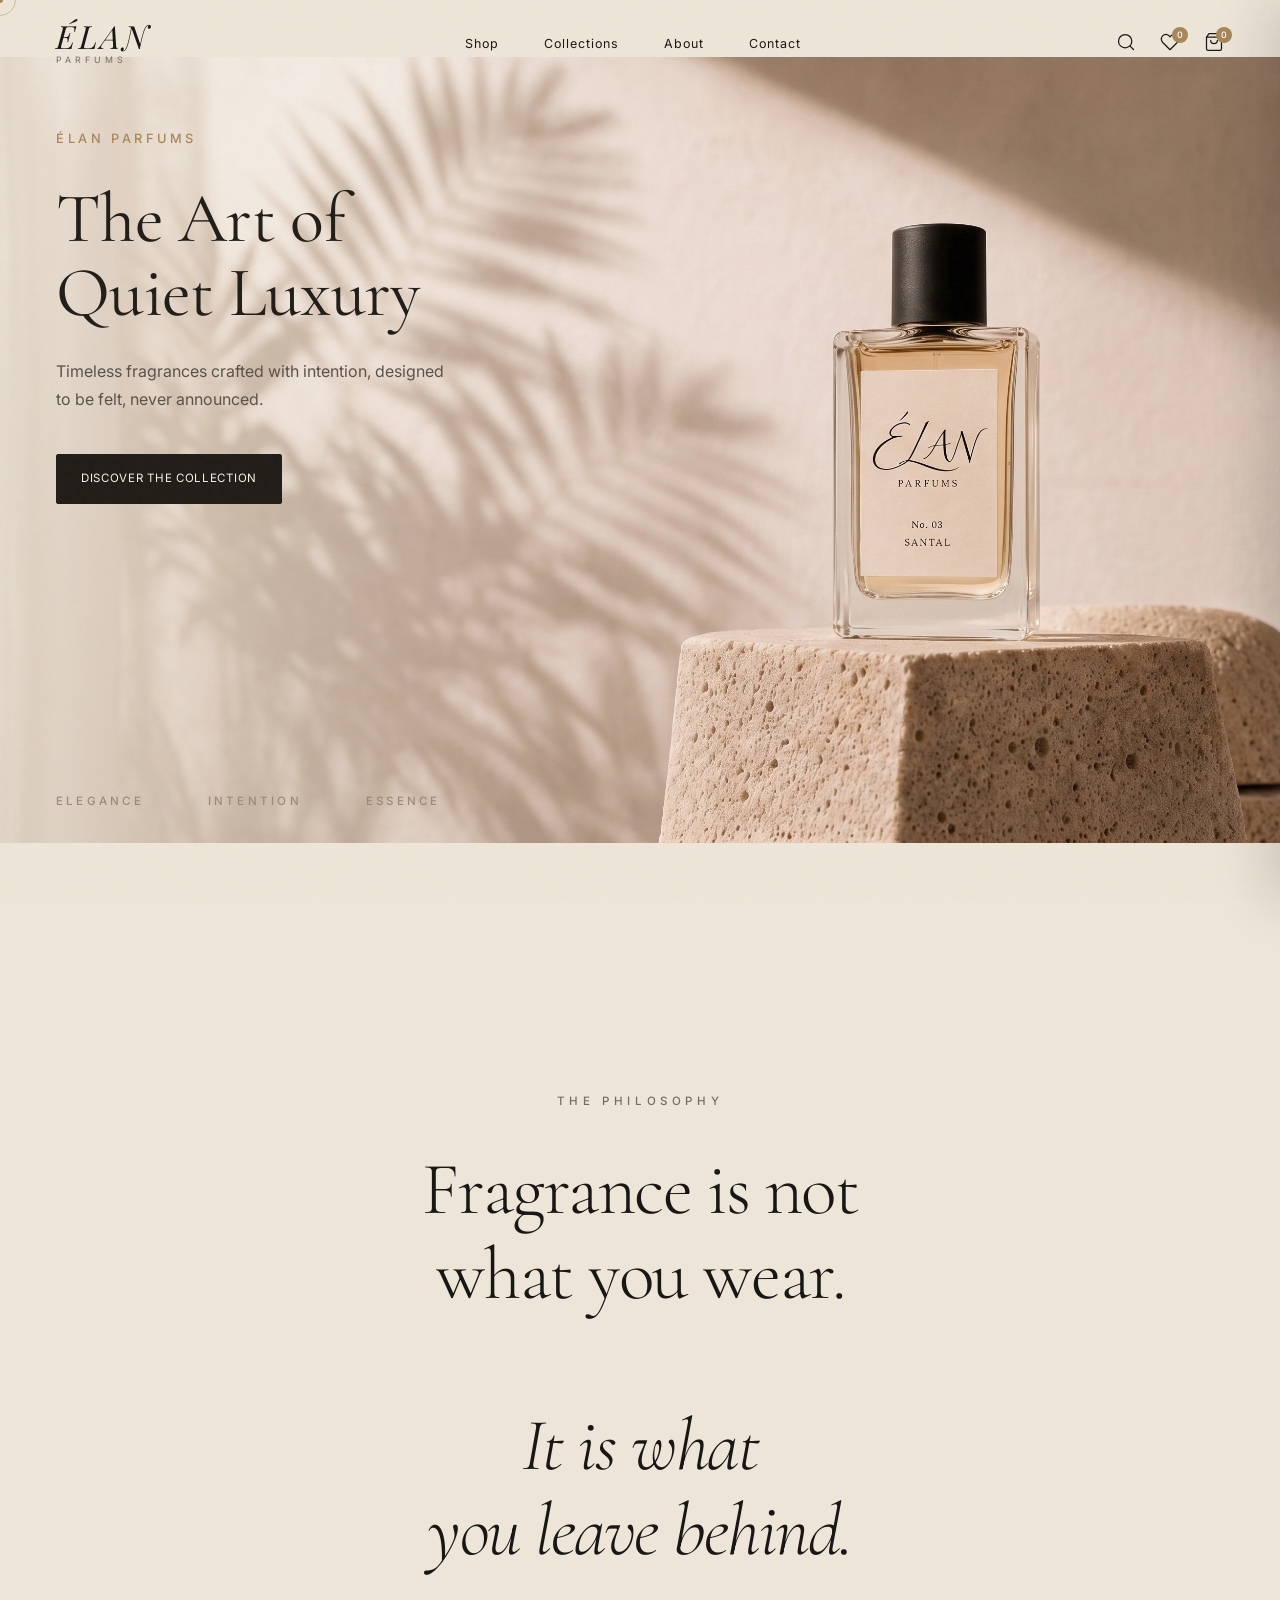
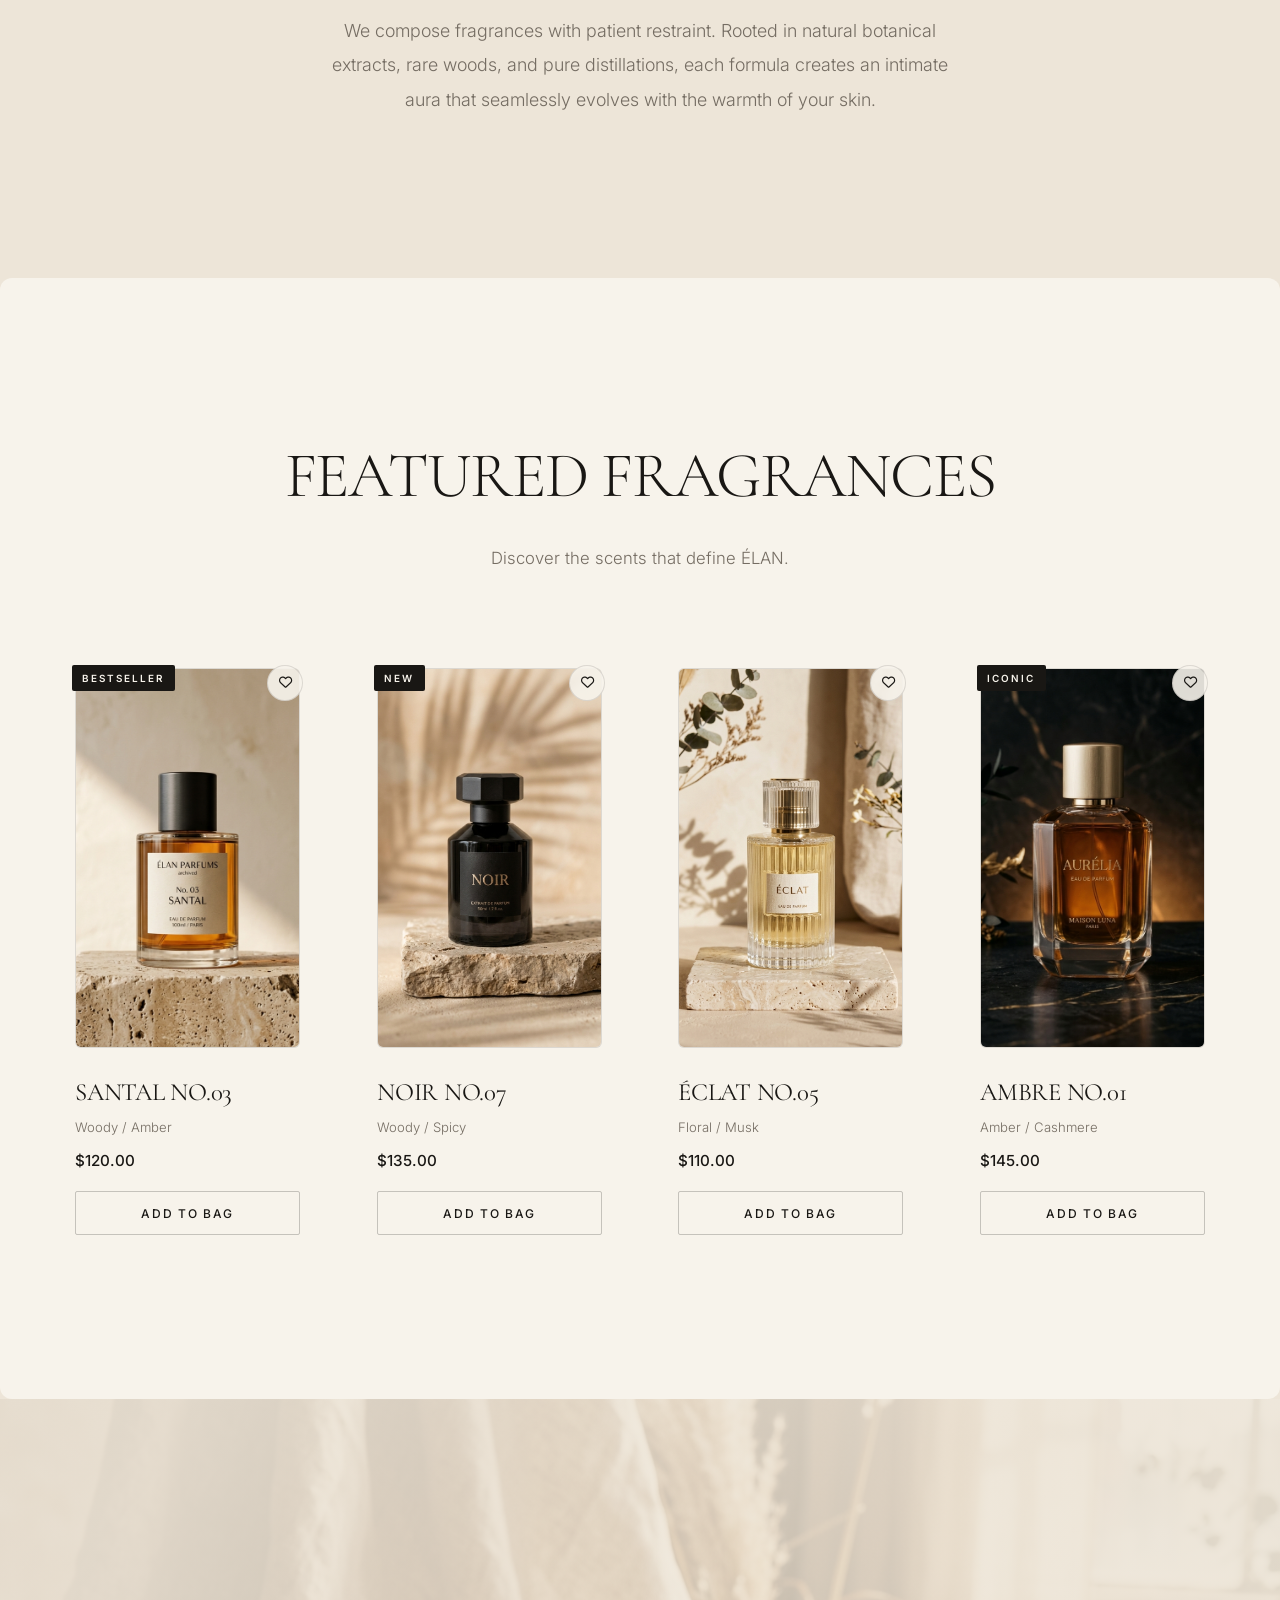
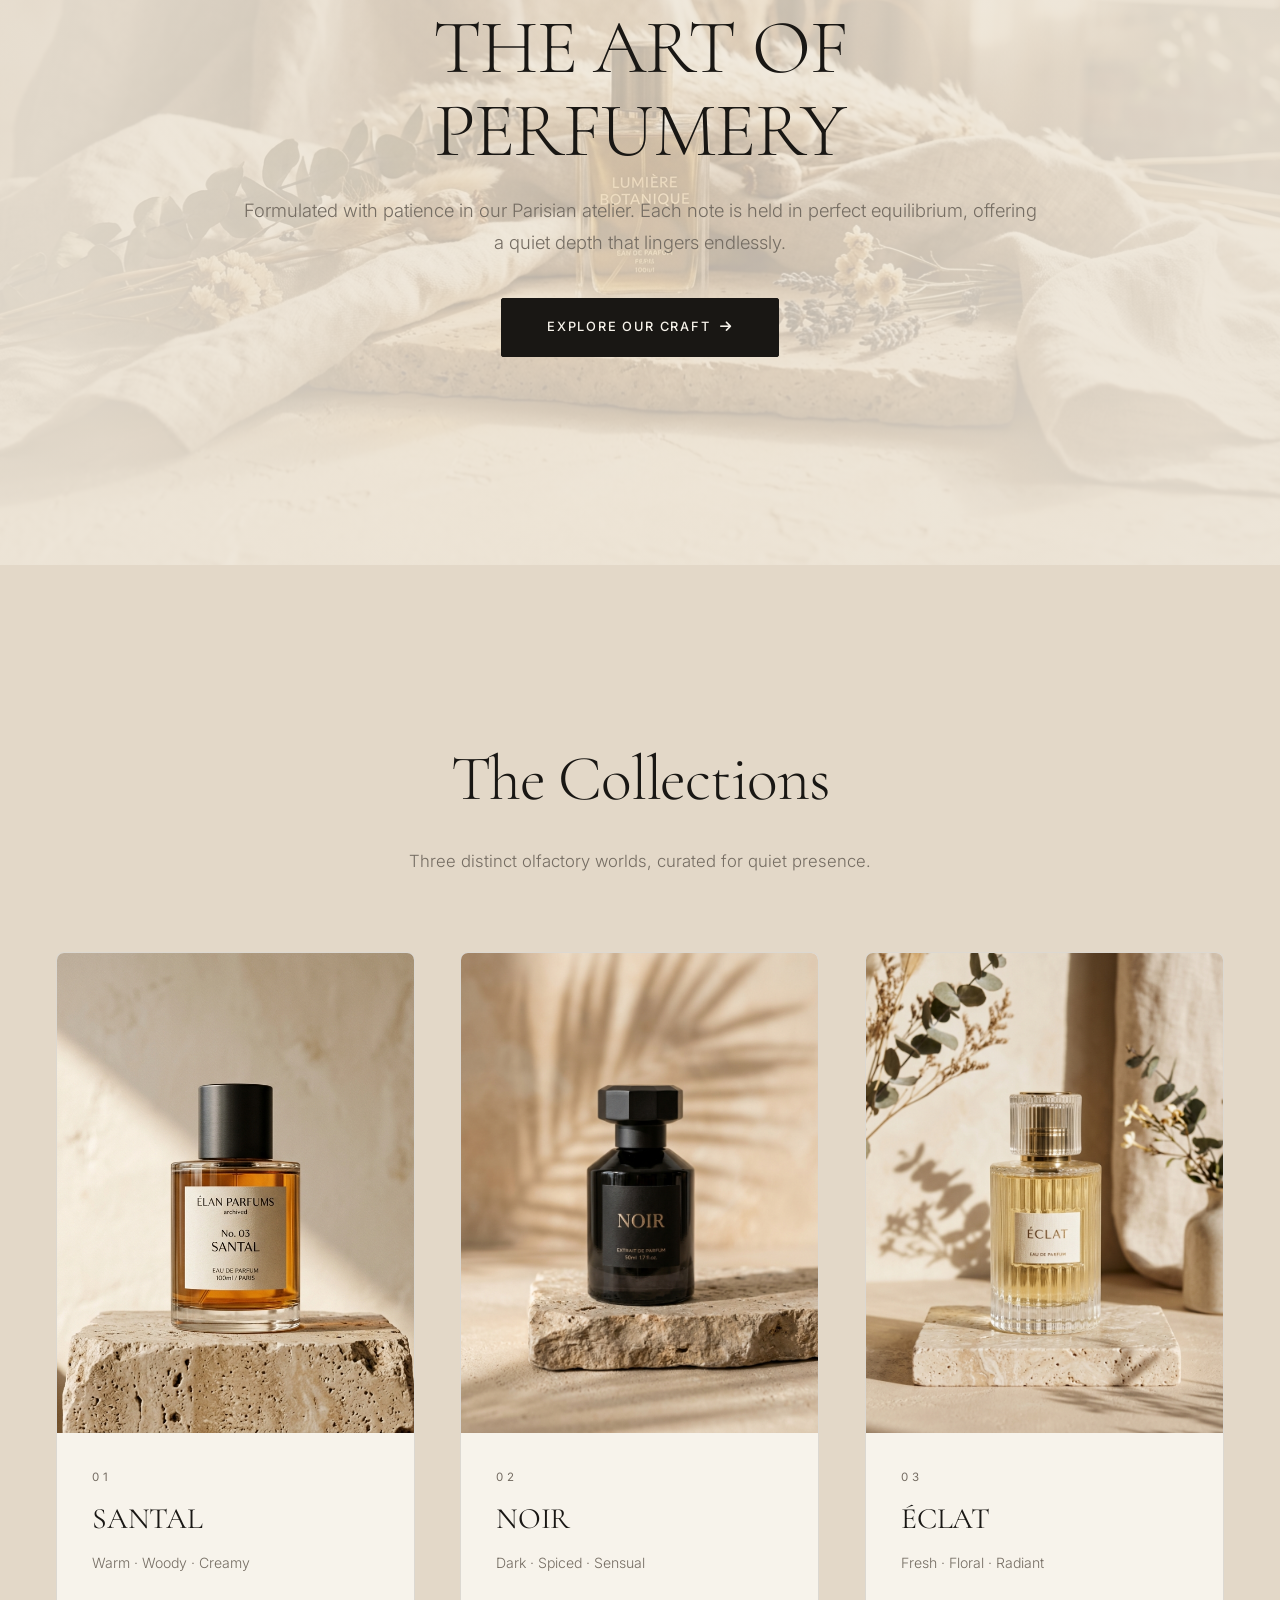
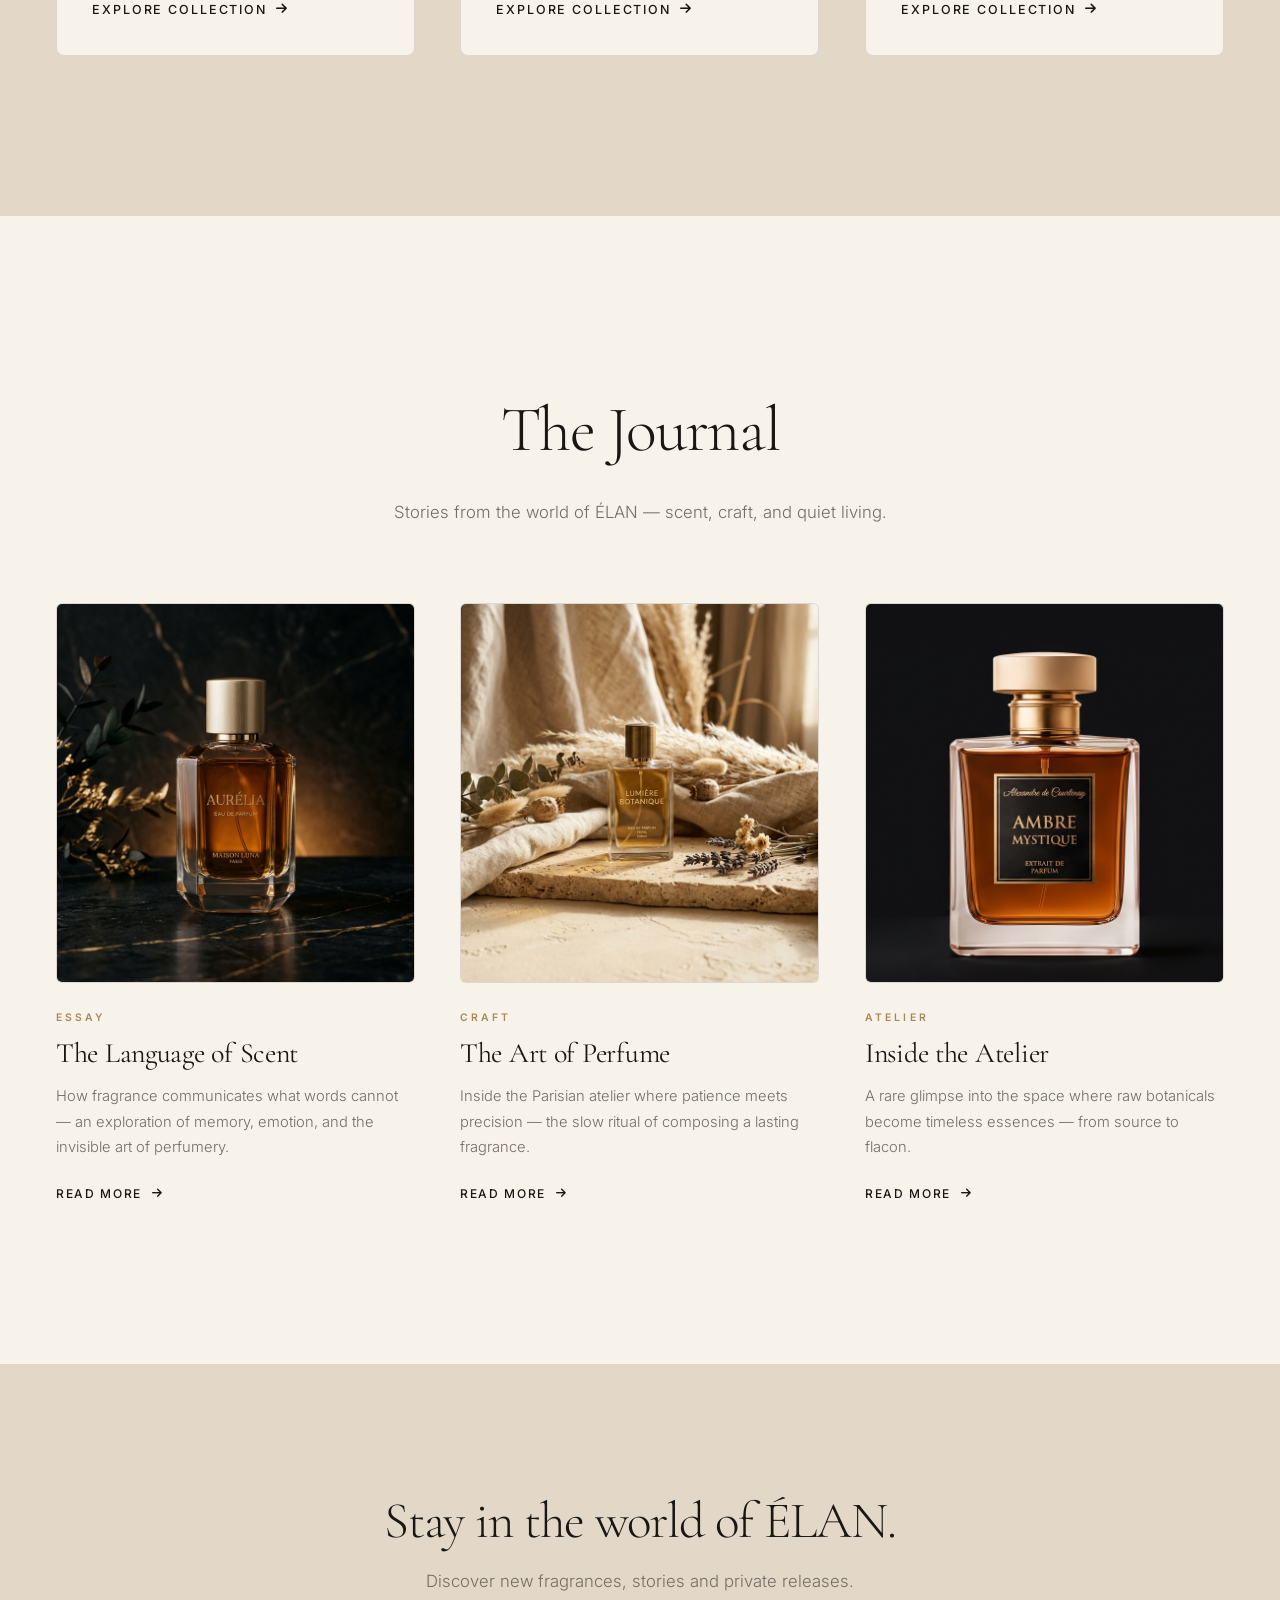
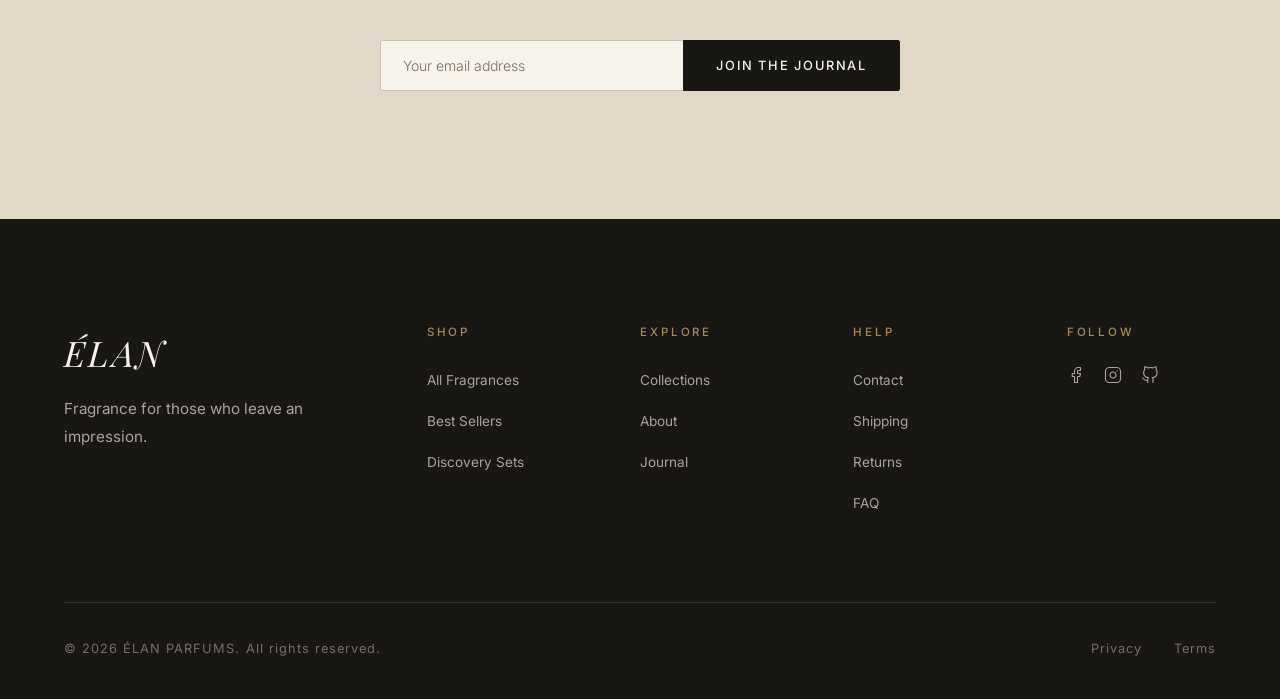
==== commit 6ddfac5b: "Replace footer text social links with icon-only buttons (FB, IG, GitHub)" ====
--- a/index.html
+++ b/index.html
@@ -357,10 +357,17 @@
 
             <div class="footer-col">
                 <h4>FOLLOW</h4>
-                <ul>
-                    <li><a href="#">Instagram</a></li>
-                    <li><a href="#">Pinterest</a></li>
-                </ul>
+                <div class="footer-social-icons">
+                    <a href="https://www.facebook.com/sandeep.bhashma" target="_blank" rel="noopener noreferrer" aria-label="Facebook">
+                        <svg width="18" height="18" viewBox="0 0 24 24" fill="none" stroke="currentColor" stroke-width="1.5" stroke-linecap="round" stroke-linejoin="round"><path d="M18 2h-3a5 5 0 0 0-5 5v3H7v4h3v8h4v-8h3l1-4h-4V7a1 1 0 0 1 1-1h3z"/></svg>
+                    </a>
+                    <a href="https://www.instagram.com/sandeep.bhasma/" target="_blank" rel="noopener noreferrer" aria-label="Instagram">
+                        <svg width="18" height="18" viewBox="0 0 24 24" fill="none" stroke="currentColor" stroke-width="1.5" stroke-linecap="round" stroke-linejoin="round"><rect x="2" y="2" width="20" height="20" rx="5" ry="5"/><path d="M16 11.37A4 4 0 1 1 12.63 8 4 4 0 0 1 16 11.37z"/><line x1="17.5" y1="6.5" x2="17.51" y2="6.5"/></svg>
+                    </a>
+                    <a href="https://github.com/sandeepbhasma77-oss" target="_blank" rel="noopener noreferrer" aria-label="GitHub">
+                        <svg width="18" height="18" viewBox="0 0 24 24" fill="none" stroke="currentColor" stroke-width="1.5" stroke-linecap="round" stroke-linejoin="round"><path d="M9 19c-5 1.5-5-2.5-7-3m14 6v-3.87a3.37 3.37 0 0 0-.94-2.61c3.14-.35 6.44-1.54 6.44-7A5.44 5.44 0 0 0 20 4.77 5.07 5.07 0 0 0 19.91 1S18.73.65 16 2.48a13.38 13.38 0 0 0-7 0C6.27.65 5.09 1 5.09 1A5.07 5.07 0 0 0 5 4.77a5.44 5.44 0 0 0-1.5 3.78c0 5.42 3.3 6.61 6.44 7A3.37 3.37 0 0 0 9 18.13V22"/></svg>
+                    </a>
+                </div>
             </div>
         </div>
 
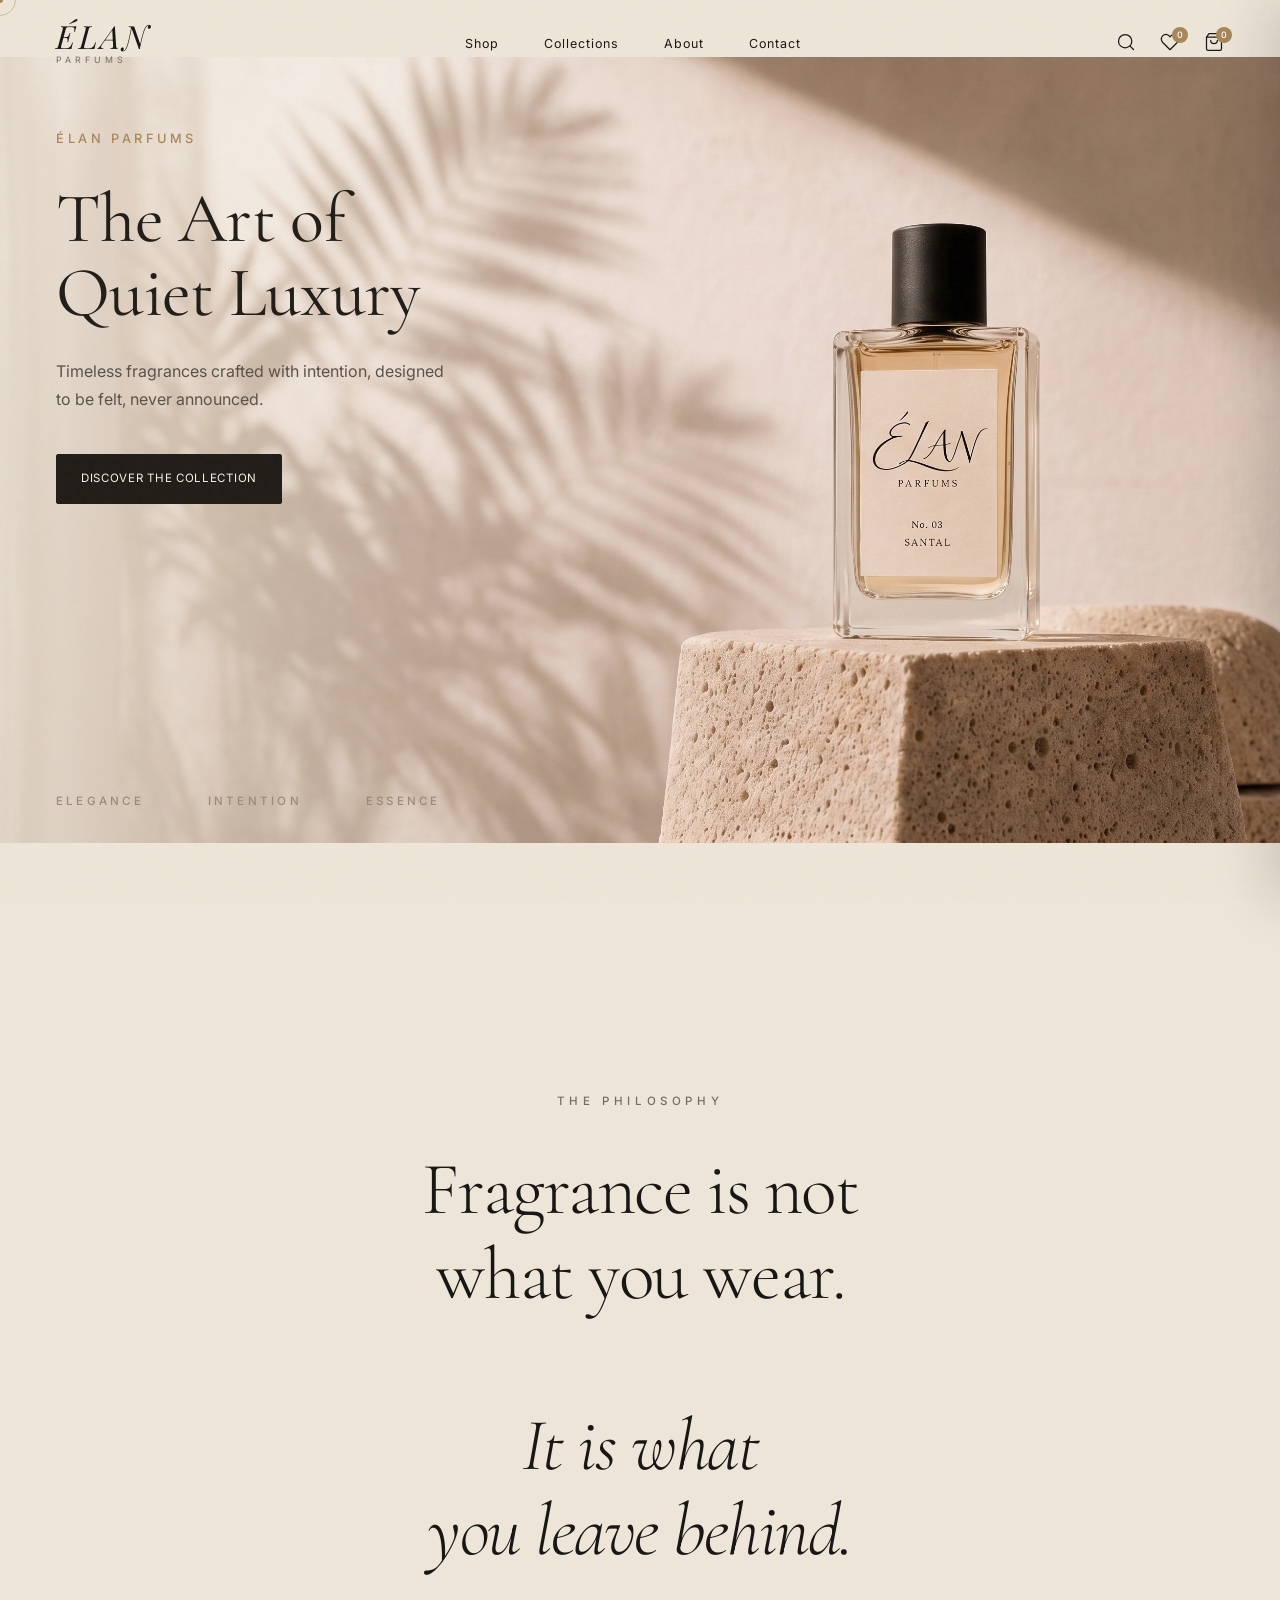
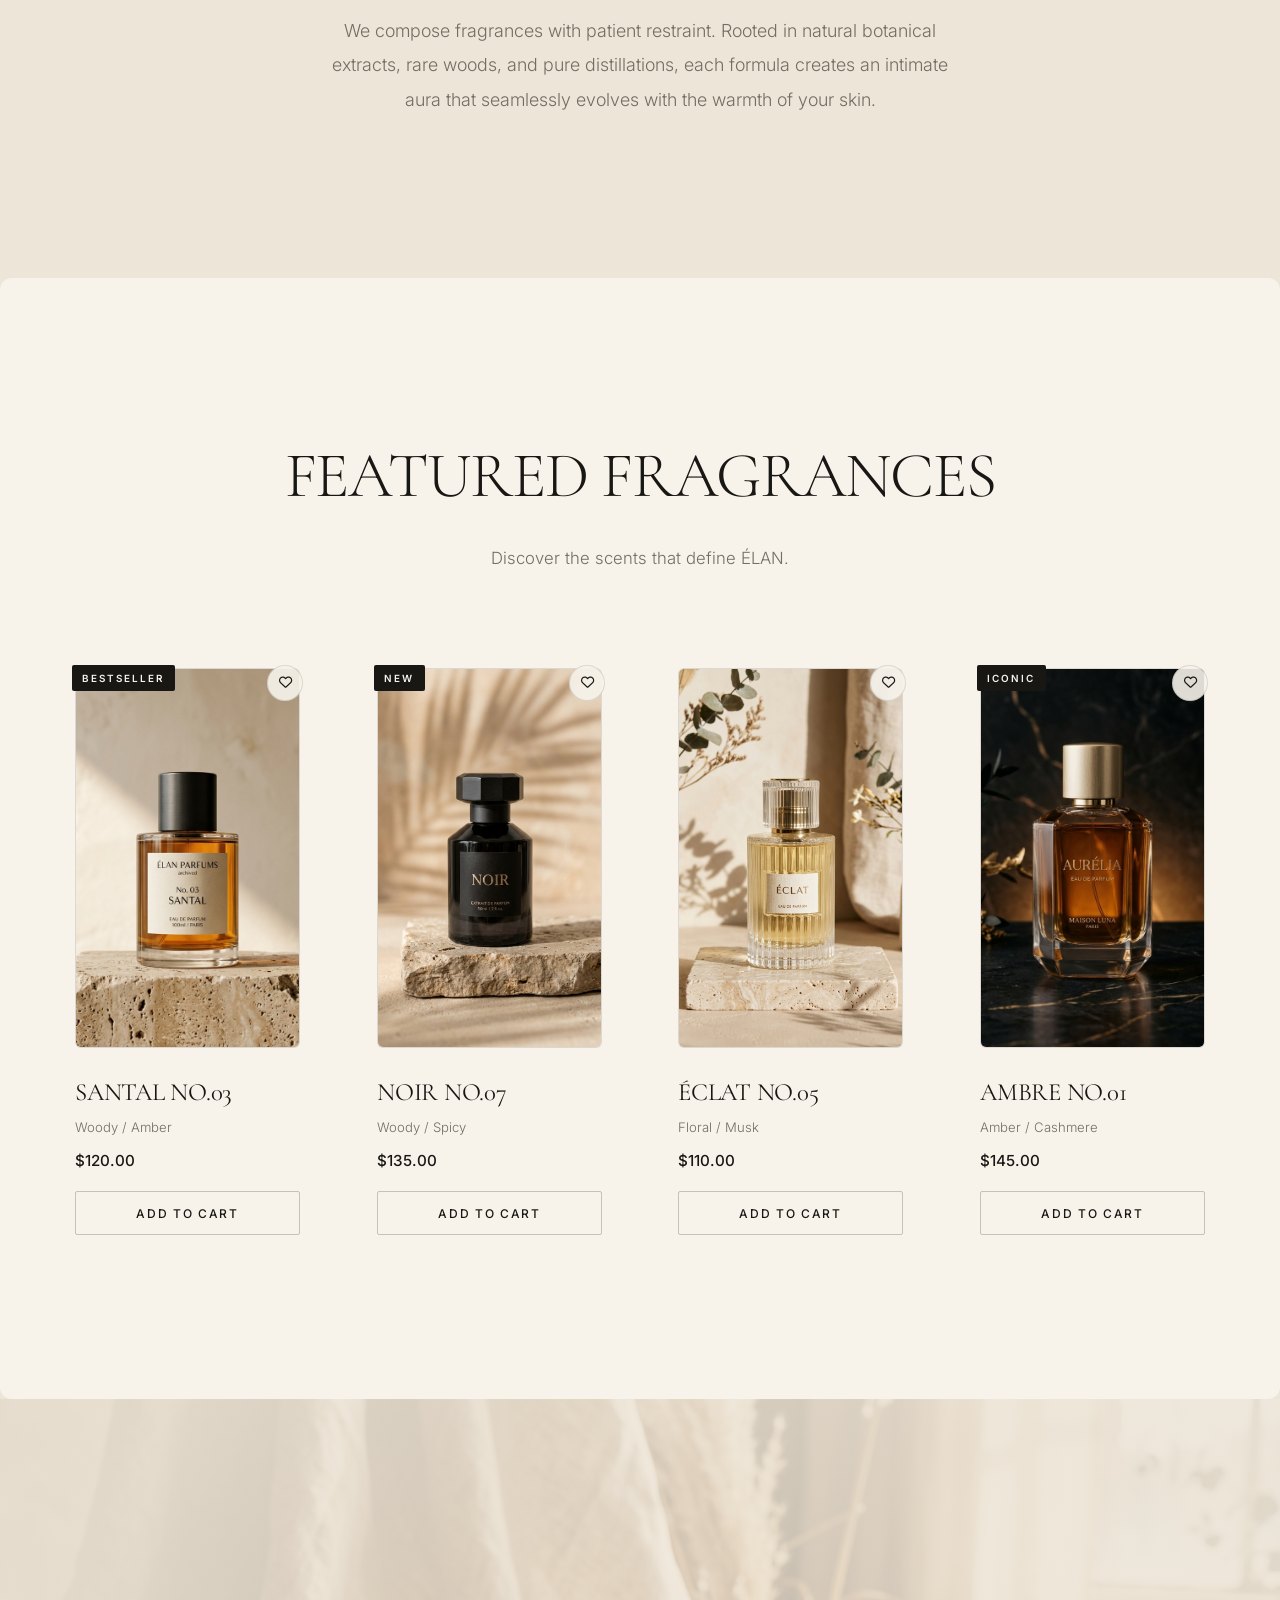
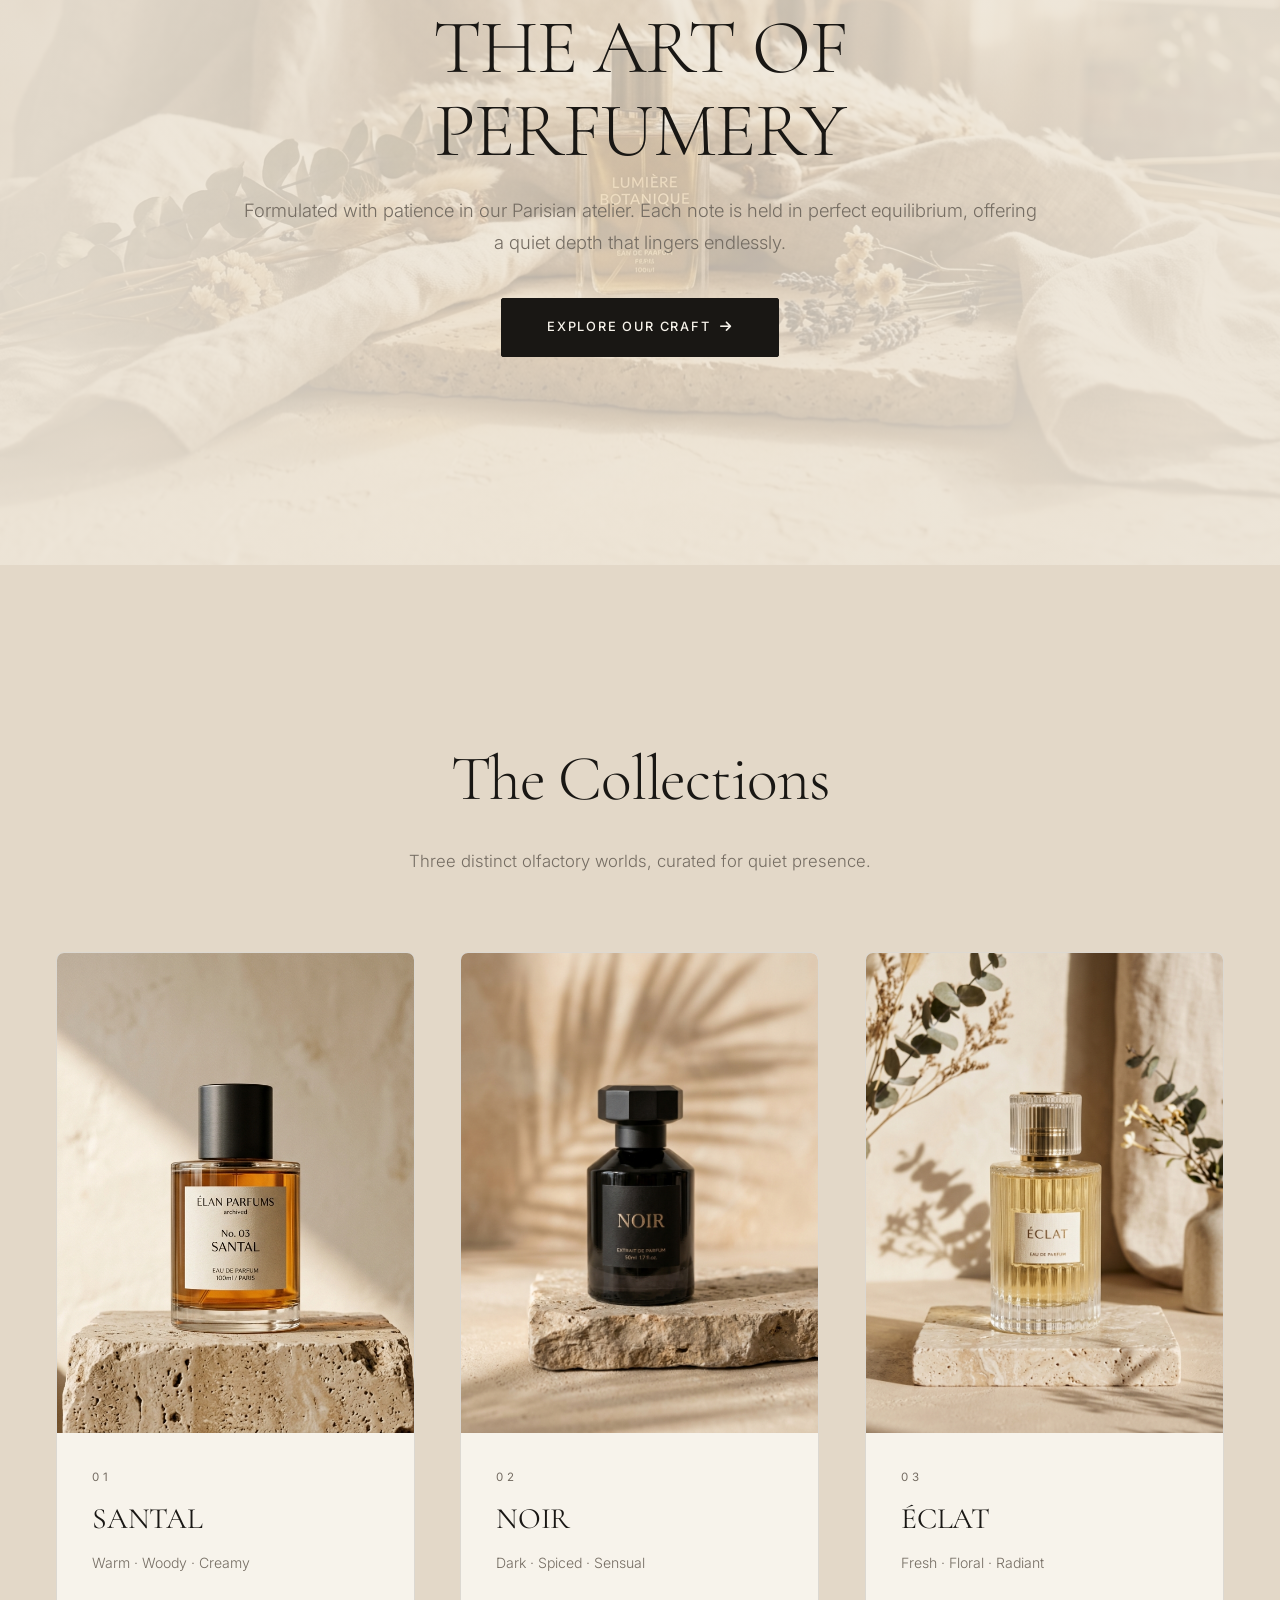
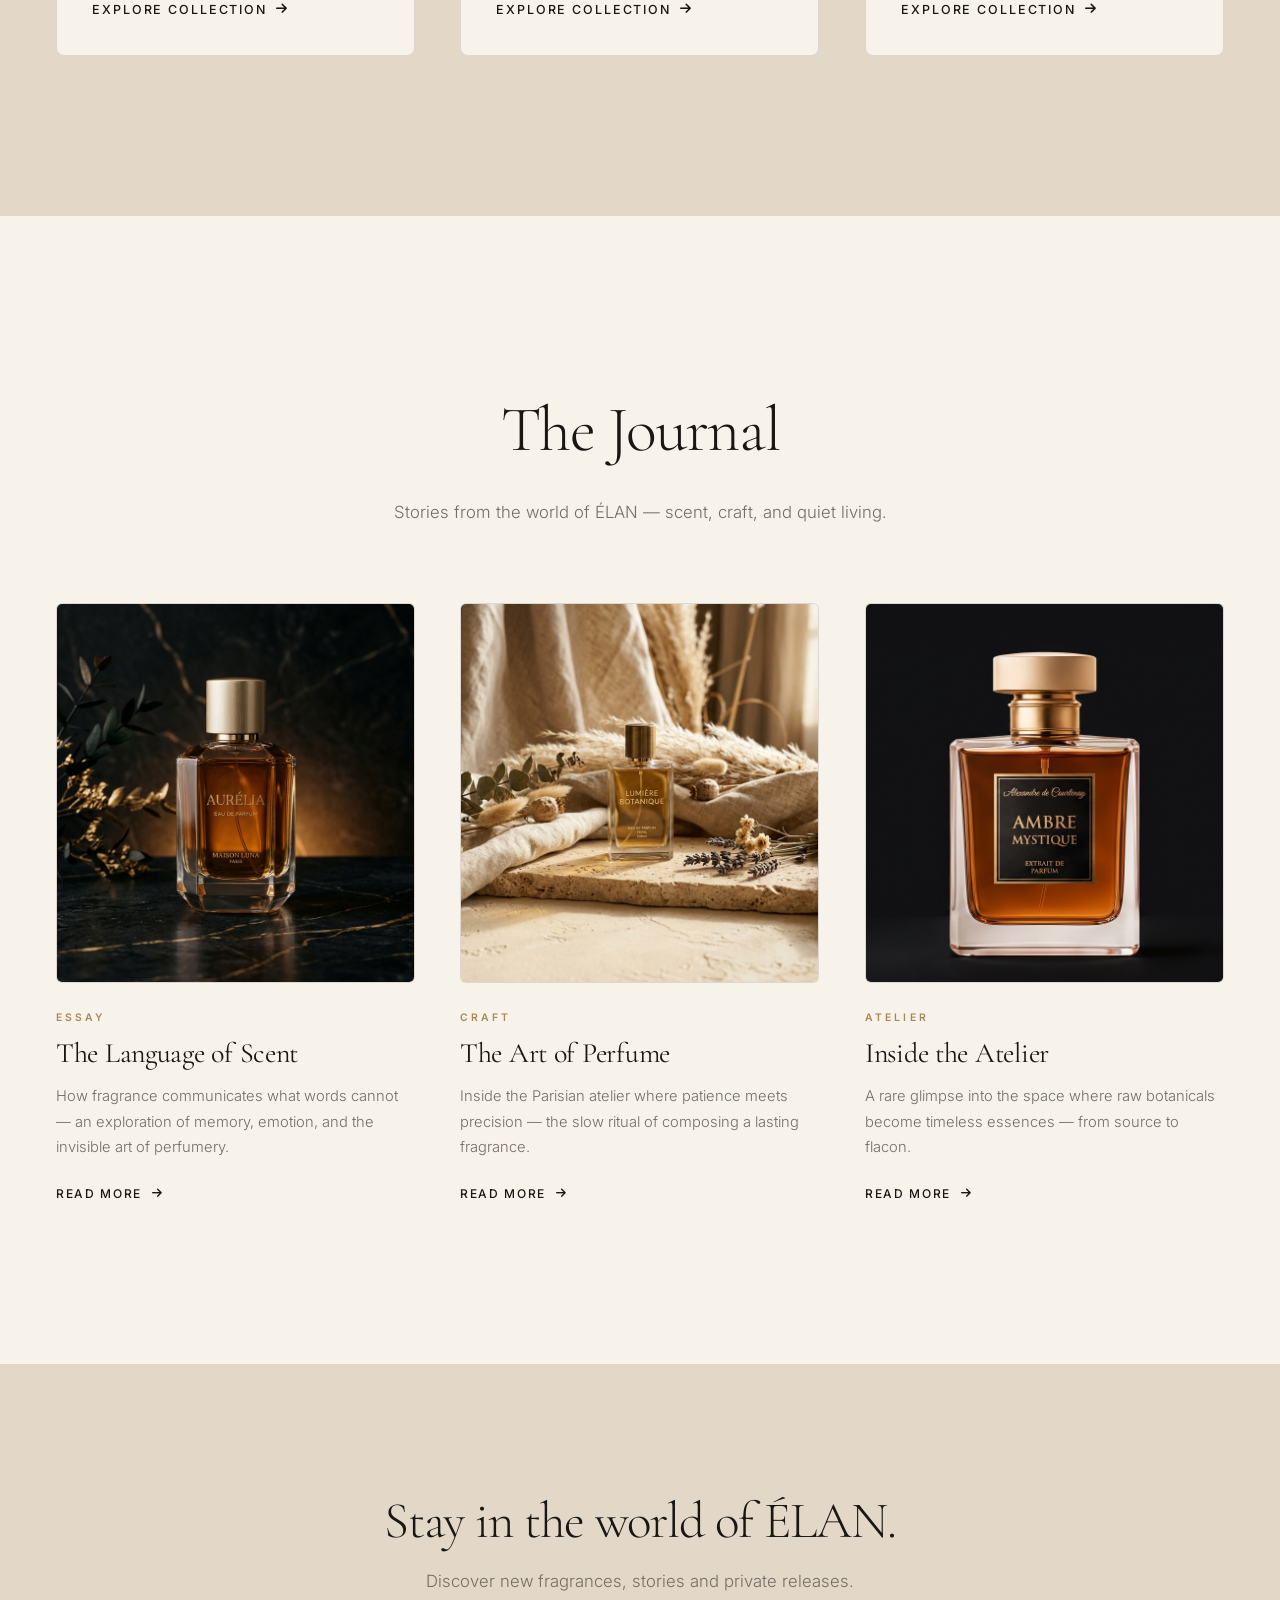
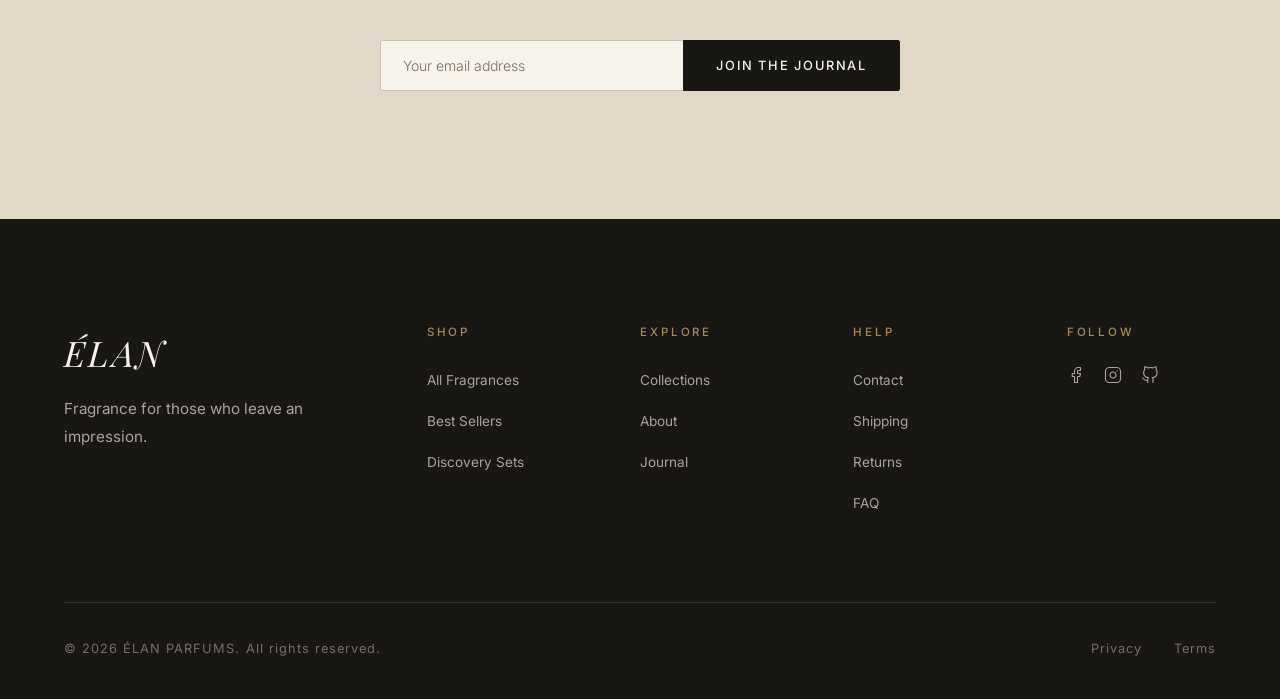
==== commit 5034c6a3: "Upgrade ÉLAN shop and contact experience - Redesigned Shop page for premium luxury e-commerce  - Imp" ====
--- a/index.html
+++ b/index.html
@@ -50,7 +50,7 @@
                     <svg width="20" height="20" viewBox="0 0 24 24" fill="none" stroke="currentColor" stroke-width="1.5" stroke-linecap="round" stroke-linejoin="round"><path d="M20.84 4.61a5.5 5.5 0 0 0-7.78 0L12 5.67l-1.06-1.06a5.5 5.5 0 0 0-7.78 7.78l1.06 1.06L12 21.23l7.78-7.78 1.06-1.06a5.5 5.5 0 0 0 0-7.78z"/></svg>
                     <span class="nav-badge" id="wishlist-count">0</span>
                 </a>
-                <button class="nav-icon-btn open-cart" aria-label="Shopping Bag">
+                <button class="nav-icon-btn open-cart" aria-label="Shopping Cart">
                     <svg width="20" height="20" viewBox="0 0 24 24" fill="none" stroke="currentColor" stroke-width="1.5" stroke-linecap="round" stroke-linejoin="round"><path d="M6 2L3 6v14a2 2 0 0 0 2 2h14a2 2 0 0 0 2-2V6l-3-4z"/><line x1="3" y1="6" x2="21" y2="6"/><path d="M16 10a4 4 0 0 1-8 0"/></svg>
                     <span class="nav-badge" id="cart-count">0</span>
                 </button>
@@ -67,13 +67,13 @@
     <div class="cart-overlay" id="cart-overlay"></div>
     <div class="cart-sidebar" id="cart-sidebar">
         <div class="cart-header">
-            <h3>Your Bag</h3>
+            <h3>Your Cart</h3>
             <button class="close-cart" aria-label="Close cart">&times;</button>
         </div>
         <div class="cart-items" id="cart-items">
             <div class="cart-empty">
-                <i class="fas fa-shopping-bag"></i>
-                <h3>Your bag is empty</h3>
+                <i class="fas fa-shopping-cart"></i>
+                <h3>Your cart is empty</h3>
                 <p>Discover our signature fragrances to begin</p>
             </div>
         </div>
@@ -86,11 +86,14 @@
         </div>
     </div>
 
-    <!-- ================= SEARCH OVERLAY ================= -->
+    <!-- ================= SEARCH PANEL ================= -->
     <div class="search-overlay" id="search-overlay">
-        <button class="close-search" aria-label="Close search">&times;</button>
-        <div class="search-container">
-            <input type="text" id="search-input-field" placeholder="Search fragrances, notes, families...">
+        <div class="search-container" role="dialog" aria-label="Search fragrances">
+            <div class="lux-search-bar">
+                <i class="fas fa-search lux-search-icon" aria-hidden="true"></i>
+                <input type="text" id="search-input-field" placeholder="Search fragrances..." aria-label="Search fragrances" autocomplete="off" role="combobox" aria-expanded="false">
+                <button class="close-search" aria-label="Close search">&times;</button>
+            </div>
         </div>
     </div>
 
@@ -138,62 +141,70 @@
 
         <div class="products-grid-clean">
             <!-- Product 1 -->
-            <div class="clean-product-card product-card reveal reveal-up" data-category="unisex">
+            <div class="clean-product-card product-card reveal reveal-up" data-id="santal-no03" data-category="unisex">
                 <span class="clean-product-badge">BESTSELLER</span>
                 <button class="clean-wishlist-btn wishlist-btn" aria-label="Add Santal No.03 to wishlist">
                     <i class="far fa-heart"></i>
                 </button>
-                <div class="clean-product-image product-image">
-                    <img src="Images/elan-hero.jpg" alt="Santal No.03 luxury perfume bottle">
-                </div>
-                <h3>SANTAL NO.03</h3>
-                <p class="clean-product-family">Woody / Amber</p>
-                <div class="clean-product-price product-price">$120.00</div>
-                <button class="clean-cart-btn cart-btn">Add to Bag</button>
+                <a class="clean-product-link" href="product.html?id=santal-no03" aria-label="View Santal No.03">
+                    <div class="clean-product-image product-image">
+                        <img src="Images/elan-hero.jpg" alt="Santal No.03 luxury perfume bottle">
+                    </div>
+                    <h3>SANTAL NO.03</h3>
+                    <p class="clean-product-family">Woody / Amber</p>
+                    <div class="clean-product-price product-price">$120.00</div>
+                </a>
+                <button class="clean-cart-btn cart-btn">Add to Cart</button>
             </div>
 
             <!-- Product 2 -->
-            <div class="clean-product-card product-card reveal reveal-up" data-category="men">
+            <div class="clean-product-card product-card reveal reveal-up" data-id="noir-no07" data-category="men">
                 <span class="clean-product-badge">NEW</span>
                 <button class="clean-wishlist-btn wishlist-btn" aria-label="Add Noir No.07 to wishlist">
                     <i class="far fa-heart"></i>
                 </button>
-                <div class="clean-product-image product-image">
-                    <img src="Images/elan-noir.jpg" alt="Noir No.07 luxury perfume bottle">
-                </div>
-                <h3>NOIR NO.07</h3>
-                <p class="clean-product-family">Woody / Spicy</p>
-                <div class="clean-product-price product-price">$135.00</div>
-                <button class="clean-cart-btn cart-btn">Add to Bag</button>
+                <a class="clean-product-link" href="product.html?id=noir-no07" aria-label="View Noir No.07">
+                    <div class="clean-product-image product-image">
+                        <img src="Images/elan-noir.jpg" alt="Noir No.07 luxury perfume bottle">
+                    </div>
+                    <h3>NOIR NO.07</h3>
+                    <p class="clean-product-family">Woody / Spicy</p>
+                    <div class="clean-product-price product-price">$135.00</div>
+                </a>
+                <button class="clean-cart-btn cart-btn">Add to Cart</button>
             </div>
 
             <!-- Product 3 -->
-            <div class="clean-product-card product-card reveal reveal-up" data-category="women">
+            <div class="clean-product-card product-card reveal reveal-up" data-id="eclat-no05" data-category="women">
                 <button class="clean-wishlist-btn wishlist-btn" aria-label="Add Éclat No.05 to wishlist">
                     <i class="far fa-heart"></i>
                 </button>
-                <div class="clean-product-image product-image">
-                    <img src="Images/elan-eclat.jpg" alt="Éclat No.05 luxury perfume bottle">
-                </div>
-                <h3>ÉCLAT NO.05</h3>
-                <p class="clean-product-family">Floral / Musk</p>
-                <div class="clean-product-price product-price">$110.00</div>
-                <button class="clean-cart-btn cart-btn">Add to Bag</button>
+                <a class="clean-product-link" href="product.html?id=eclat-no05" aria-label="View Éclat No.05">
+                    <div class="clean-product-image product-image">
+                        <img src="Images/elan-eclat.jpg" alt="Éclat No.05 luxury perfume bottle">
+                    </div>
+                    <h3>ÉCLAT NO.05</h3>
+                    <p class="clean-product-family">Floral / Musk</p>
+                    <div class="clean-product-price product-price">$110.00</div>
+                </a>
+                <button class="clean-cart-btn cart-btn">Add to Cart</button>
             </div>
 
             <!-- Product 4 -->
-            <div class="clean-product-card product-card reveal reveal-up" data-category="unisex">
+            <div class="clean-product-card product-card reveal reveal-up" data-id="ambre-no01" data-category="unisex">
                 <span class="clean-product-badge">ICONIC</span>
                 <button class="clean-wishlist-btn wishlist-btn" aria-label="Add Ambre No.01 to wishlist">
                     <i class="far fa-heart"></i>
                 </button>
-                <div class="clean-product-image product-image">
-                    <img src="Images/brand-story.jpg" alt="Ambre No.01 luxury perfume bottle">
-                </div>
-                <h3>AMBRE NO.01</h3>
-                <p class="clean-product-family">Amber / Cashmere</p>
-                <div class="clean-product-price product-price">$145.00</div>
-                <button class="clean-cart-btn cart-btn">Add to Bag</button>
+                <a class="clean-product-link" href="product.html?id=ambre-no01" aria-label="View Ambre No.01">
+                    <div class="clean-product-image product-image">
+                        <img src="Images/brand-story.jpg" alt="Ambre No.01 luxury perfume bottle">
+                    </div>
+                    <h3>AMBRE NO.01</h3>
+                    <p class="clean-product-family">Amber / Cashmere</p>
+                    <div class="clean-product-price product-price">$145.00</div>
+                </a>
+                <button class="clean-cart-btn cart-btn">Add to Cart</button>
             </div>
         </div>
     </section>
@@ -380,6 +391,7 @@
         </div>
     </footer>
 
+    <script src="products.js"></script>
     <script src="script.js"></script>
 </body>
 </html>
--- a/style.css
+++ b/style.css
@@ -1534,15 +1534,15 @@
    11. PAGE 5: CONTACT STYLES
    ========================================= */
 .contact-editorial-section {
-    max-width: 1300px;
-    margin: 0 auto 8rem;
-    padding: 0 4rem;
+    max-width: 1320px;
+    margin: 0 auto 6rem;
+    padding: 0 3rem;
 }
 
 .contact-split-grid {
     display: grid;
-    grid-template-columns: 1fr 1.2fr;
-    gap: 6rem;
+    grid-template-columns: 0.95fr 1.05fr;
+    gap: 5rem;
     align-items: start;
 }
 
@@ -1566,9 +1566,12 @@
 .contact-info-list {
     display: flex;
     flex-direction: column;
-    gap: 2rem;
     border-top: 1px solid var(--border-subtle);
-    padding-top: 2.5rem;
+}
+/* Refined separator rows — not boxed cards */
+.contact-row {
+    padding: 1.4rem 0;
+    border-bottom: 1px solid var(--border-subtle);
 }
 
 .contact-info-item span.label {
@@ -1883,8 +1886,7 @@
     color: var(--text-primary);
 }
 
-.cart-overlay,
-.search-overlay {
+.cart-overlay {
     position: fixed;
     top: 0;
     left: 0;
@@ -1899,8 +1901,7 @@
     transition: var(--transition);
 }
 
-.cart-overlay.active,
-.search-overlay.active {
+.cart-overlay.active {
     opacity: 1;
     visibility: visible;
 }
@@ -2080,95 +2081,202 @@
     color: #c94a4a;
 }
 
-/* Search Overlay */
+/* Compact luxury search panel — replaces former fullscreen overlay.
+   Anchored below navbar, no dark takeover, site stays visible/usable. */
 .search-overlay {
-    display: flex;
-    justify-content: center;
-    align-items: center;
-    padding: 2rem;
-}
-
-.close-search {
-    position: absolute;
-    top: 3rem;
-    right: 4rem;
-    color: var(--cream);
+    position: fixed;
+    top: 0;
+    left: 0;
+    width: 100%;
+    height: 0;
+    background: transparent;
+    z-index: 2000;
+    opacity: 0;
+    visibility: hidden;
+    transition: opacity 0.18s ease, visibility 0.18s ease;
+    pointer-events: none;
+    overflow: visible;
+}
+
+.search-overlay.active {
+    opacity: 1;
+    visibility: visible;
+    pointer-events: auto;
 }
 
 .search-container {
-    width: 100%;
-    max-width: 800px;
+    position: fixed;
+    top: 78px;
+    right: 24px;
+    width: 380px;
+    max-width: calc(100vw - 30px);
+    background: var(--cream);
+    border: 1px solid var(--border-subtle);
+    border-radius: 8px;
+    box-shadow: 0 18px 45px rgba(25, 23, 20, 0.14), 0 2px 8px rgba(25, 23, 20, 0.06);
+    padding: 0;
+    overflow: hidden;
+    opacity: 0;
+    transform: translateY(-5px) scale(0.98);
+    transform-origin: top right;
+    transition: opacity 0.18s ease, transform 0.18s cubic-bezier(0.16, 1, 0.3, 1);
+    pointer-events: auto;
+}
+
+.search-overlay.active .search-container {
+    opacity: 1;
+    transform: translateY(0) scale(1);
+}
+
+.lux-search-bar {
+    display: flex;
+    align-items: center;
+    gap: 0.7rem;
+    padding: 0.85rem 0.9rem;
+    border-bottom: 1px solid var(--border-subtle);
+    background: var(--cream);
+}
+
+.lux-search-icon {
+    color: var(--accent);
+    font-size: 0.85rem;
+    flex-shrink: 0;
 }
 
 .search-container input {
-    width: 100%;
+    flex: 1;
+    min-width: 0;
     background: transparent;
     border: none;
-    border-bottom: 2px solid var(--cream);
-    font-family: var(--font-heading);
-    font-size: clamp(2rem, 4vw, 3.2rem);
-    color: var(--cream);
-    padding: 1.2rem 0;
     outline: none;
+    font-family: var(--font-body);
+    font-size: 0.9rem;
+    font-weight: 400;
+    letter-spacing: 0.02em;
+    color: var(--text-primary);
+    padding: 0.15rem 0;
 }
 
 .search-container input::placeholder {
-    color: rgba(247, 243, 235, 0.5);
-}
-
-/* Search Results Dropdown */
+    color: var(--text-secondary);
+    font-weight: 300;
+}
+
+.close-search {
+    background: none;
+    border: none;
+    color: var(--text-secondary);
+    font-size: 1.25rem;
+    line-height: 1;
+    cursor: pointer;
+    padding: 0.15rem 0.35rem;
+    border-radius: 4px;
+    transition: color 0.18s ease, background 0.18s ease;
+    flex-shrink: 0;
+}
+
+.close-search:hover {
+    color: var(--text-primary);
+    background: rgba(25, 23, 20, 0.06);
+}
+
+.close-search:focus-visible,
+.search-container input:focus-visible {
+    outline: 1px solid var(--accent);
+    outline-offset: 2px;
+}
+
+/* Search Results Dropdown — compact rows inside same panel */
 .search-results {
-    margin-top: 2rem;
-    max-height: 50vh;
+    margin-top: 0;
+    max-height: 320px;
     overflow-y: auto;
     display: none;
+    padding: 0.4rem;
+    background: var(--cream);
+}
+
+.search-results.has-results {
+    display: block;
 }
 
 .search-result-item {
     display: flex;
     align-items: center;
-    gap: 1.2rem;
-    padding: 1rem 0;
-    border-bottom: 1px solid rgba(247, 243, 235, 0.12);
-    transition: opacity 0.25s ease;
-}
-
-.search-result-item:hover {
-    opacity: 0.75;
+    gap: 0.85rem;
+    padding: 0.6rem 0.6rem;
+    border-bottom: 1px solid var(--border-subtle);
+    border-radius: 6px;
+    transition: background 0.18s ease;
+}
+
+.search-result-item:last-child {
+    border-bottom: none;
+}
+
+.search-result-item:hover,
+.search-result-item.highlighted {
+    background: rgba(168, 135, 91, 0.10);
 }
 
 .search-result-item img {
-    width: 56px;
-    height: 68px;
+    width: 42px;
+    height: 52px;
     object-fit: cover;
     border-radius: 4px;
-    border: 1px solid rgba(247, 243, 235, 0.15);
+    border: 1px solid var(--border-subtle);
+    flex-shrink: 0;
 }
 
 .search-result-item div {
     display: flex;
     flex-direction: column;
-    gap: 0.2rem;
+    gap: 0.15rem;
+    min-width: 0;
 }
 
 .search-result-item strong {
     font-family: var(--font-heading);
-    font-size: 1.15rem;
-    font-weight: 400;
-    color: var(--cream);
+    font-size: 0.98rem;
+    font-weight: 500;
+    letter-spacing: 0.02em;
+    color: var(--text-primary);
+    white-space: nowrap;
+    overflow: hidden;
+    text-overflow: ellipsis;
 }
 
 .search-result-item span {
+    font-size: 0.72rem;
+    color: var(--text-secondary);
+    letter-spacing: 0.06em;
+    white-space: nowrap;
+    overflow: hidden;
+    text-overflow: ellipsis;
+}
+
+.search-result-item .search-price {
+    margin-left: auto;
+    font-size: 0.8rem;
+    font-weight: 600;
+    color: var(--text-primary);
+    flex-shrink: 0;
+}
+
+.search-no-results {
+    color: var(--text-primary);
+    font-size: 0.88rem;
+    padding: 1.1rem 0.9rem 0.3rem;
+    font-family: var(--font-heading);
+    font-size: 1.05rem;
+    text-align: left;
+}
+
+.search-no-results-sub {
+    color: var(--text-secondary);
     font-size: 0.78rem;
-    color: rgba(247, 243, 235, 0.6);
-    letter-spacing: 0.06em;
-}
-
-.search-no-results {
-    color: rgba(247, 243, 235, 0.5);
-    font-size: 0.9rem;
-    margin-top: 1rem;
-    font-style: italic;
+    font-weight: 300;
+    padding: 0 0.9rem 1.1rem;
 }
 
 .search-results::-webkit-scrollbar {
@@ -2178,8 +2286,19 @@
     background: transparent;
 }
 .search-results::-webkit-scrollbar-thumb {
-    background: rgba(247, 243, 235, 0.2);
+    background: rgba(25, 23, 20, 0.18);
     border-radius: 2px;
+}
+
+@media (max-width: 768px) {
+    .search-container {
+        top: 74px;
+        right: 12px;
+        left: 12px;
+        width: auto;
+        max-width: 420px;
+        margin-left: auto;
+    }
 }
 
 /* =========================================
@@ -2598,3 +2717,566 @@
         scroll-behavior: auto !important;
     }
 }
+
+/* =========================================
+   17. SHOP LUX UPGRADE — editorial hero, catalogue, controls
+   ========================================= */
+.shop-hero-lux {
+    padding: 8.5rem 4rem 3rem;
+    max-width: 1440px;
+    margin: 0 auto;
+}
+.shop-hero-inner {
+    display: grid;
+    grid-template-columns: 1.05fr 0.95fr;
+    gap: 5rem;
+    align-items: center;
+}
+.shop-eyebrow {
+    font-size: 0.72rem;
+    letter-spacing: 0.42em;
+    text-transform: uppercase;
+    color: var(--accent);
+    font-weight: 600;
+    display: block;
+    margin-bottom: 1.4rem;
+}
+.shop-hero-copy h1 {
+    font-family: var(--font-heading);
+    font-size: clamp(3.2rem, 5.6vw, 5.4rem);
+    font-weight: 300;
+    line-height: 1.02;
+    letter-spacing: -0.02em;
+    margin-bottom: 1.4rem;
+    opacity: 0;
+    transform: translateY(22px);
+    animation: luxRise 1.1s var(--ease-luxury) 0.25s forwards;
+}
+.shop-hero-copy h1 em { font-style: italic; font-weight: 400; }
+.shop-hero-copy .shop-eyebrow {
+    opacity: 0;
+    transform: translateY(14px);
+    animation: luxRise 0.9s var(--ease-luxury) 0.1s forwards;
+}
+.shop-hero-desc {
+    color: var(--text-secondary);
+    font-size: 1.08rem;
+    line-height: 1.85;
+    font-weight: 300;
+    max-width: 520px;
+    margin-bottom: 1.8rem;
+    opacity: 0;
+    transform: translateY(16px);
+    animation: luxRise 1s var(--ease-luxury) 0.4s forwards;
+}
+.shop-hero-meta {
+    display: flex;
+    align-items: center;
+    gap: 1rem;
+    font-size: 0.78rem;
+    letter-spacing: 0.14em;
+    text-transform: uppercase;
+    color: var(--text-secondary);
+    margin-bottom: 2.4rem;
+    opacity: 0;
+    animation: luxFade 1s ease 0.55s forwards;
+}
+.shop-hero-meta strong { color: var(--text-primary); font-weight: 600; }
+.shop-hero-meta .dot { width: 4px; height: 4px; border-radius: 50%; background: var(--accent); display: inline-block; }
+.shop-hero-actions { display: flex; align-items: center; gap: 1.8rem; opacity: 0; animation: luxFade 1s ease 0.65s forwards; }
+.shop-hero-link { font-size: 0.78rem; letter-spacing: 0.16em; text-transform: uppercase; font-weight: 600; border-bottom: 1px solid var(--text-primary); padding-bottom: 3px; display: inline-flex; gap: 0.6rem; align-items: center; }
+.shop-hero-link:hover { color: var(--accent); border-color: var(--accent); }
+@keyframes luxRise { to { opacity: 1; transform: translateY(0); } }
+@keyframes luxFade { to { opacity: 1; } }
+
+.shop-hero-visual { position: relative; display: grid; grid-template-columns: 1fr 0.62fr; gap: 1.2rem; align-items: end; }
+.shop-hero-img-main { border-radius: 8px; overflow: hidden; border: 1px solid var(--border-subtle); height: 440px; }
+.shop-hero-img-main img, .shop-hero-img-small img { width: 100%; height: 100%; object-fit: cover; transition: transform 1.2s var(--ease-luxury); display: block; }
+.shop-hero-img-main:hover img, .shop-hero-img-small:hover img { transform: scale(1.04); }
+.shop-hero-img-small { border-radius: 8px; overflow: hidden; border: 1px solid var(--border-subtle); height: 280px; }
+.shop-hero-card { position: absolute; left: 1.2rem; bottom: 1.2rem; background: rgba(247,243,235,0.94); backdrop-filter: blur(8px); border: 1px solid var(--border-subtle); border-radius: 6px; padding: 0.9rem 1.2rem; display: flex; flex-direction: column; gap: 0.15rem; }
+.shop-hero-card span { font-size: 0.68rem; letter-spacing: 0.28em; color: var(--text-secondary); }
+.shop-hero-card strong { font-family: var(--font-heading); font-size: 1.05rem; font-weight: 500; }
+
+.shop-catalogue { padding-top: 3rem; }
+/* Shopping toolbar — THE COLLECTION header + search/sort + pills */
+.shop-toolbar {
+    max-width: 1440px;
+    margin: 0 auto;
+    padding: 1rem 4rem 0;
+}
+.shop-toolbar-head {
+    display: flex;
+    justify-content: space-between;
+    align-items: flex-end;
+    gap: 2rem;
+    padding-bottom: 1.4rem;
+    border-bottom: 1px solid var(--border-subtle);
+    margin-bottom: 1.4rem;
+}
+.shop-toolbar-title h2 {
+    font-family: var(--font-heading);
+    font-size: clamp(1.9rem, 3vw, 2.6rem);
+    font-weight: 400;
+    letter-spacing: 0.02em;
+    line-height: 1.1;
+    margin-bottom: 0.3rem;
+}
+.shop-toolbar-title p {
+    font-size: 0.74rem;
+    letter-spacing: 0.18em;
+    text-transform: uppercase;
+    color: var(--text-secondary);
+}
+.shop-toolbar .shop-filter-bar {
+    padding: 0;
+    margin: 0 auto 2.2rem;
+    display: block;
+}
+.shop-toolbar .filter-drawer {
+    width: 100%;
+}
+/* Collection intro + Most Loved */
+.shop-intro {
+    max-width: 760px;
+    margin: 0 auto;
+    padding: 3.5rem 2rem 1rem;
+    text-align: center;
+}
+.shop-intro h2 {
+    font-family: var(--font-heading);
+    font-size: clamp(2rem, 3.6vw, 3rem);
+    font-weight: 300;
+    letter-spacing: -0.01em;
+    margin-bottom: 1rem;
+}
+.shop-intro p {
+    color: var(--text-secondary);
+    font-weight: 300;
+    line-height: 1.85;
+    margin-bottom: 1.8rem;
+}
+.most-loved {
+    max-width: 1440px;
+    margin: 0 auto;
+    padding: 2.5rem 4rem 1rem;
+}
+.most-loved-head {
+    display: flex;
+    justify-content: space-between;
+    align-items: flex-end;
+    gap: 1.5rem;
+    margin-bottom: 2rem;
+}
+.most-loved-head h2 {
+    font-family: var(--font-heading);
+    font-size: clamp(1.9rem, 3vw, 2.7rem);
+    font-weight: 300;
+    letter-spacing: -0.01em;
+}
+.most-loved-grid { margin-bottom: 0; }
+/* Shop: natural spacing — no giant blank areas between products and footer */
+.featured-fragrances.shop-catalogue {
+    padding: 3rem 4rem 4rem;
+    margin-top: 0;
+}
+.shop-campaign-banner {
+    margin: 4rem auto 5rem;
+}
+.btn-sm {
+    padding: 0.8rem 1.8rem;
+    font-size: 0.72rem;
+    letter-spacing: 0.12em;
+}
+.shop-hero-actions .btn-primary {
+    padding: 0.8rem 1.8rem;
+    font-size: 0.72rem;
+    letter-spacing: 0.12em;
+}
+/* Entire product card content is clickable (buttons stay separate) */
+.clean-product-link {
+    display: flex;
+    flex-direction: column;
+    flex-grow: 1;
+    color: inherit;
+}
+.clean-product-link:hover .clean-product-image img {
+    transform: scale(1.03);
+}
+.shop-result-row { max-width: 1440px; margin: 0 auto; padding: 0 4rem 1.6rem; }
+#shop-result-count { font-size: 0.76rem; letter-spacing: 0.18em; text-transform: uppercase; color: var(--text-secondary); }
+.clean-product-eyebrow { font-size: 0.64rem; letter-spacing: 0.24em; color: var(--accent); font-weight: 600; margin-bottom: 0.35rem; }
+.clean-product-desc { font-size: 0.86rem; color: var(--text-secondary); line-height: 1.65; font-weight: 300; margin-bottom: 0.7rem; min-height: 2.8em; }
+.filter-search-wrap input { padding-right: 2rem; }
+.shop-clear-btn { position: absolute; right: 0; background: none; border: none; font-size: 1.2rem; color: var(--text-secondary); cursor: pointer; padding: 0 0.2rem; line-height: 1; }
+.shop-clear-btn:hover { color: var(--text-primary); }
+.filter-sort select { border-radius: 2px; border: 1px solid var(--border-medium); background: var(--cream); padding: 0.6rem 1rem; min-width: 190px; }
+.filter-sort select:focus-visible, .filter-search-wrap input:focus-visible, .filter-pill:focus-visible { outline: 1px solid var(--accent); outline-offset: 2px; }
+.shop-no-results { text-align: center; padding: 4rem 2rem; border: 1px dashed var(--border-medium); border-radius: 8px; margin-top: 1rem; }
+.shop-no-results h3 { font-family: var(--font-heading); font-size: 2rem; font-weight: 400; margin-bottom: 0.5rem; }
+.shop-no-results p { color: var(--text-secondary); margin-bottom: 1.6rem; }
+.campaign-eyebrow { font-size: 0.7rem; letter-spacing: 0.34em; color: var(--accent); text-transform: uppercase; font-weight: 600; display: block; margin-bottom: 1rem; }
+
+/* Toast */
+.elan-toast { position: fixed; bottom: 2rem; left: 50%; transform: translate(-50%, 20px); background: var(--dark); color: var(--cream); padding: 0.85rem 1.5rem; border-radius: 30px; font-size: 0.78rem; letter-spacing: 0.12em; text-transform: uppercase; display: flex; align-items: center; gap: 0.7rem; opacity: 0; visibility: hidden; transition: opacity 0.35s ease, transform 0.35s var(--ease-luxury), visibility 0.35s; z-index: 100001; box-shadow: 0 12px 30px rgba(25,23,20,0.22); pointer-events: none; }
+.elan-toast.show { opacity: 1; visibility: visible; transform: translate(-50%, 0); }
+.elan-toast i { color: #c8ab7e; }
+
+/* =========================================
+   18. CONTACT LUX UPGRADE
+   ========================================= */
+.contact-hero-lux { padding: 10rem 3rem 3.5rem; max-width: 1320px; margin: 0 auto; }
+.contact-hero-inner { display: grid; grid-template-columns: 1fr 560px; gap: 4rem; align-items: center; }
+.contact-hero-copy h1 { font-family: var(--font-heading); font-size: clamp(3.2rem, 5.6vw, 5.4rem); font-weight: 300; line-height: 1.03; letter-spacing: -0.02em; margin-bottom: 1.4rem; opacity: 0; transform: translateY(22px); animation: luxRise 1.1s var(--ease-luxury) 0.25s forwards; }
+.contact-hero-copy h1 em { font-style: italic; font-weight: 400; }
+.contact-hero-copy > p { color: var(--text-secondary); font-size: 1.08rem; line-height: 1.85; font-weight: 300; max-width: 540px; margin-bottom: 1.8rem; opacity: 0; animation: luxFade 1s ease 0.45s forwards; }
+.contact-hero-copy .shop-eyebrow { opacity: 0; animation: luxFade 0.9s ease 0.1s forwards; }
+.contact-hero-tags { display: flex; flex-wrap: wrap; gap: 0.6rem; opacity: 0; animation: luxFade 1s ease 0.6s forwards; }
+.contact-hero-tags span { font-size: 0.72rem; letter-spacing: 0.14em; text-transform: uppercase; border: 1px solid var(--border-subtle); background: var(--cream); padding: 0.45rem 0.95rem; border-radius: 20px; color: var(--text-secondary); }
+.contact-hero-visual { position: relative; max-width: 560px; width: 100%; justify-self: end; }
+.contact-hero-visual img { width: 100%; height: 620px; object-fit: cover; border-radius: 12px; border: 1px solid var(--border-subtle); box-shadow: 0 24px 55px rgba(25, 23, 20, 0.12); }
+.contact-hero-note { position: absolute; left: 1.2rem; bottom: 1.2rem; background: rgba(247,243,235,0.94); border: 1px solid var(--border-subtle); border-radius: 6px; padding: 0.9rem 1.2rem; display: flex; flex-direction: column; }
+.contact-hero-note strong { font-family: var(--font-heading); font-size: 1.1rem; font-weight: 500; }
+.contact-hero-note span { font-size: 0.74rem; letter-spacing: 0.12em; text-transform: uppercase; color: var(--text-secondary); }
+
+.contact-lux-grid { gap: 4.5rem; }
+.contact-lux-image { border-radius: 8px; overflow: hidden; border: 1px solid var(--border-subtle); margin-bottom: 2.2rem; }
+.contact-lux-image img { width: 100%; height: 320px; object-fit: cover; transition: transform 0.8s var(--ease-luxury); }
+.contact-lux-image:hover img { transform: scale(1.03); }
+.contact-card { background: var(--cream); border: 1px solid var(--border-subtle); border-radius: 6px; padding: 1.4rem 1.5rem; }
+.contact-card small { display: block; margin-top: 0.3rem; font-size: 0.78rem; color: var(--text-secondary); font-weight: 300; }
+.contact-row small { display: block; margin-top: 0.35rem; font-size: 0.8rem; color: var(--text-secondary); font-weight: 300; }
+.contact-form-lux { padding: 3rem; }
+.contact-form-lux h3 { font-family: var(--font-heading); font-size: 2.2rem; font-weight: 400; margin-bottom: 0.3rem; }
+.form-eyebrow { font-size: 0.7rem; letter-spacing: 0.34em; color: var(--accent); font-weight: 600; display: block; margin-bottom: 0.8rem; }
+.form-sub { color: var(--text-secondary); font-size: 0.95rem; font-weight: 300; margin-bottom: 2rem; }
+.form-row-2 { display: grid; grid-template-columns: 1fr 1fr; gap: 1.8rem; }
+.form-group-quiet select { width: 100%; background: transparent; border: none; border-bottom: 1px solid var(--border-medium); padding: 0.6rem 0; font-size: 0.95rem; outline: none; cursor: pointer; }
+.form-group-quiet select:focus { border-bottom-color: var(--dark); }
+.form-group-quiet input:focus-visible, .form-group-quiet textarea:focus-visible, .form-group-quiet select:focus-visible { outline: 1px solid var(--accent); outline-offset: 4px; }
+.contact-submit:disabled { opacity: 0.7; cursor: wait; transform: none !important; }
+.contact-submit i { transition: transform 0.22s var(--ease-luxury); }
+.contact-submit:hover i { transform: translateX(4px); }
+.form-note { margin-top: 1rem; font-size: 0.78rem; color: var(--text-secondary); text-align: center; font-weight: 300; }
+.contact-success { text-align: center; padding: 3rem 1rem; }
+.contact-success .form-eyebrow { margin-bottom: 1.2rem; }
+.contact-success h3 { font-family: var(--font-heading); font-size: clamp(2.2rem, 4vw, 3.2rem); font-weight: 300; letter-spacing: -0.01em; margin: 1.4rem 0 0.8rem; }
+.contact-success p { color: var(--text-secondary); margin-bottom: 1.8rem; }
+.success-icon { width: 64px; height: 64px; border-radius: 50%; background: var(--dark); color: var(--cream); display: flex; align-items: center; justify-content: center; margin: 0 auto; font-size: 1.3rem; }
+
+.consult-cta { max-width: 1320px; margin: 0 auto 6rem; padding: 0 3rem; }
+.consult-inner { display: grid; grid-template-columns: 1fr 1fr; gap: 0; background: var(--cream); border: 1px solid var(--border-subtle); border-radius: 10px; overflow: hidden; }
+.consult-copy { padding: 4.5rem; display: flex; flex-direction: column; justify-content: center; align-items: flex-start; }
+.consult-copy h2 { font-family: var(--font-heading); font-size: clamp(2.2rem, 3.6vw, 3.4rem); font-weight: 300; line-height: 1.1; margin-bottom: 1.2rem; }
+.consult-copy p { color: var(--text-secondary); line-height: 1.85; font-weight: 300; margin-bottom: 2rem; }
+.consult-image img { width: 100%; height: 100%; min-height: 420px; object-fit: cover; display: block; }
+
+.faq-lux { max-width: 860px; margin: 0 auto 6rem; padding: 0 2rem; text-align: center; }
+.faq-lux h2 { font-family: var(--font-heading); font-size: clamp(2.4rem, 4vw, 3.6rem); font-weight: 300; margin-bottom: 0.6rem; }
+.faq-sub { color: var(--text-secondary); font-weight: 300; margin-bottom: 2.5rem; }
+.faq-list { text-align: left; border-top: 1px solid var(--border-subtle); }
+.faq-item { border-bottom: 1px solid var(--border-subtle); }
+.faq-q { width: 100%; background: none; border: none; display: flex; justify-content: space-between; align-items: center; gap: 1.5rem; padding: 1.4rem 0.2rem; font-size: 1.02rem; font-weight: 500; cursor: pointer; text-align: left; color: var(--text-primary); }
+.faq-q i { font-size: 0.8rem; color: var(--accent); transition: transform 0.3s var(--ease-luxury); flex-shrink: 0; }
+.faq-item.open .faq-q i { transform: rotate(45deg); }
+.faq-a { max-height: 0; overflow: hidden; transition: max-height 0.45s var(--ease-luxury); }
+.faq-a p { padding: 0 0.2rem 1.6rem; color: var(--text-secondary); line-height: 1.8; font-weight: 300; font-size: 0.95rem; }
+.faq-q:focus-visible { outline: 1px solid var(--accent); outline-offset: 4px; }
+
+/* Journal closing section */
+.contact-journal { max-width: 1320px; margin: 0 auto 6rem; padding: 0 3rem; text-align: center; }
+.contact-journal-inner {
+    border: 1px solid var(--border-subtle);
+    border-radius: 10px;
+    background: var(--cream);
+    padding: 4rem 2rem;
+}
+.contact-journal-inner h2 {
+    font-family: var(--font-heading);
+    font-size: clamp(2rem, 3.6vw, 3rem);
+    font-weight: 300;
+    letter-spacing: -0.01em;
+    margin-bottom: 0.8rem;
+}
+.contact-journal-inner > p {
+    color: var(--text-secondary);
+    font-weight: 300;
+    margin-bottom: 2rem;
+}
+.contact-journal-social { justify-content: center; margin-top: 0; }
+
+/* =========================================
+   19. PRODUCT DETAIL PAGE
+   ========================================= */
+.product-page {
+    max-width: 1280px;
+    margin: 0 auto;
+    padding: 8.5rem 4rem 5rem;
+}
+.product-breadcrumb {
+    display: flex;
+    align-items: center;
+    gap: 0.7rem;
+    font-size: 0.74rem;
+    letter-spacing: 0.16em;
+    text-transform: uppercase;
+    color: var(--text-secondary);
+    margin-bottom: 2.5rem;
+}
+.product-breadcrumb a:hover { color: var(--accent); }
+.product-notfound {
+    text-align: center;
+    padding: 5rem 2rem;
+    border: 1px solid var(--border-subtle);
+    border-radius: 10px;
+    background: var(--cream);
+}
+.product-notfound h1 {
+    font-family: var(--font-heading);
+    font-weight: 300;
+    font-size: clamp(2.2rem, 4vw, 3.4rem);
+    margin-bottom: 0.8rem;
+}
+.product-notfound p { color: var(--text-secondary); margin-bottom: 2rem; }
+.product-detail-grid {
+    display: grid;
+    grid-template-columns: 1fr 1fr;
+    gap: 4.5rem;
+    align-items: start;
+}
+.product-gallery { position: sticky; top: 110px; }
+.product-main-image {
+    position: relative;
+    border: 1px solid var(--border-subtle);
+    border-radius: 10px;
+    overflow: hidden;
+    background: var(--cream);
+}
+.product-main-image img {
+    width: 100%;
+    height: 600px;
+    object-fit: cover;
+    display: block;
+}
+.product-main-image .clean-product-badge { top: 1.2rem; left: 1.2rem; }
+.product-thumbs {
+    display: flex;
+    gap: 0.8rem;
+    margin-top: 0.9rem;
+}
+.product-thumbs button {
+    width: 84px;
+    height: 100px;
+    border: 1px solid var(--border-subtle);
+    border-radius: 6px;
+    overflow: hidden;
+    background: var(--cream);
+    cursor: pointer;
+    padding: 0;
+    opacity: 0.7;
+    transition: opacity 0.25s ease, border-color 0.25s ease;
+}
+.product-thumbs button.active,
+.product-thumbs button:hover {
+    opacity: 1;
+    border-color: var(--accent);
+}
+.product-thumbs img { width: 100%; height: 100%; object-fit: cover; display: block; }
+.product-info .shop-eyebrow { margin-bottom: 0.7rem; }
+.product-number {
+    font-size: 0.72rem;
+    letter-spacing: 0.28em;
+    color: var(--text-secondary);
+    text-transform: uppercase;
+    margin-bottom: 0.6rem;
+}
+.product-info h1 {
+    font-family: var(--font-heading);
+    font-weight: 300;
+    font-size: clamp(2.6rem, 4vw, 4rem);
+    line-height: 1.05;
+    letter-spacing: -0.02em;
+    margin-bottom: 0.4rem;
+}
+.product-family {
+    font-size: 0.95rem;
+    color: var(--accent);
+    letter-spacing: 0.06em;
+    margin-bottom: 0.8rem;
+}
+.product-price-lg {
+    font-family: var(--font-heading);
+    font-size: 1.9rem;
+    font-weight: 500;
+    margin-bottom: 1.2rem;
+}
+.product-desc {
+    font-size: 1.02rem;
+    line-height: 1.75;
+    margin-bottom: 0.7rem;
+}
+.product-long {
+    font-size: 0.94rem;
+    color: var(--text-secondary);
+    line-height: 1.8;
+    font-weight: 300;
+    margin-bottom: 1.5rem;
+}
+.product-notes {
+    display: flex;
+    flex-wrap: wrap;
+    gap: 0.55rem;
+    margin-bottom: 2rem;
+}
+.product-notes span {
+    font-size: 0.74rem;
+    letter-spacing: 0.12em;
+    text-transform: uppercase;
+    border: 1px solid var(--border-subtle);
+    background: var(--cream);
+    color: var(--text-secondary);
+    padding: 0.42rem 0.9rem;
+    border-radius: 20px;
+}
+.product-buy-row {
+    display: flex;
+    align-items: stretch;
+    gap: 0.8rem;
+    margin-bottom: 0.9rem;
+}
+.qty-selector {
+    display: flex;
+    align-items: center;
+    border: 1px solid var(--border-medium);
+    border-radius: 2px;
+    background: var(--cream);
+}
+.qty-selector button {
+    width: 42px;
+    height: 100%;
+    min-height: 48px;
+    background: none;
+    border: none;
+    font-size: 1.15rem;
+    cursor: pointer;
+    color: var(--text-primary);
+}
+.qty-selector button:hover { color: var(--accent); }
+.qty-selector span {
+    min-width: 32px;
+    text-align: center;
+    font-weight: 600;
+    font-size: 0.95rem;
+}
+.product-add { flex: 1; }
+.product-wish {
+    width: 52px;
+    border: 1px solid var(--border-medium);
+    background: transparent;
+    border-radius: 2px;
+    cursor: pointer;
+    font-size: 1.05rem;
+    transition: var(--transition-fast);
+}
+.product-wish:hover,
+.product-wish.active {
+    background: var(--dark);
+    color: var(--cream);
+    border-color: var(--dark);
+}
+.product-wish-text {
+    background: none;
+    border: none;
+    cursor: pointer;
+    font-size: 0.74rem;
+    letter-spacing: 0.16em;
+    color: var(--text-secondary);
+    display: inline-flex;
+    align-items: center;
+    gap: 0.55rem;
+    margin-bottom: 2rem;
+    padding: 0;
+}
+.product-wish-text:hover,
+.product-wish-text.active { color: var(--text-primary); }
+.product-meta {
+    border-top: 1px solid var(--border-subtle);
+    padding-top: 1.6rem;
+    display: flex;
+    flex-direction: column;
+    gap: 0.85rem;
+}
+.product-meta div {
+    display: flex;
+    gap: 0.8rem;
+    align-items: flex-start;
+    font-size: 0.85rem;
+    color: var(--text-secondary);
+    font-weight: 300;
+}
+.product-meta i { color: var(--accent); margin-top: 0.25rem; }
+.product-related { margin-top: 5rem; }
+.related-head {
+    display: flex;
+    justify-content: space-between;
+    align-items: center;
+    margin-bottom: 2rem;
+}
+.related-head h2 {
+    font-family: var(--font-heading);
+    font-weight: 300;
+    font-size: clamp(1.9rem, 3vw, 2.6rem);
+}
+
+/* Responsive for new sections */
+@media (max-width: 1024px) {
+  .shop-hero-lux, .contact-hero-lux { padding-left: 2rem; padding-right: 2rem; }
+  .shop-hero-inner, .contact-hero-inner { grid-template-columns: 1fr; gap: 3rem; }
+  .shop-hero-img-main { height: 420px; }
+  .shop-hero-img-small { height: 260px; }
+  .contact-hero-visual { max-width: 640px; justify-self: stretch; }
+  .contact-hero-visual img { height: 420px; }
+  .contact-editorial-section { padding: 0 2rem; }
+  .contact-journal { padding: 0 2rem; }
+  .consult-inner { grid-template-columns: 1fr; }
+  .consult-copy { padding: 3rem 2rem; }
+  .consult-image img { min-height: 300px; }
+  .shop-result-row { padding-left: 2rem; padding-right: 2rem; }
+  .shop-toolbar { padding: 1rem 2rem 0; }
+  .most-loved { padding: 2rem 2rem 0.5rem; }
+  .product-page { padding: 7.5rem 2rem 4rem; }
+  .product-detail-grid { grid-template-columns: 1fr; gap: 2.5rem; }
+  .product-gallery { position: static; }
+  .product-main-image img { height: 460px; }
+}
+@media (max-width: 768px) {
+  .shop-hero-lux { padding-top: 8rem; }
+  .contact-hero-lux { padding-top: 8rem; }
+  .shop-hero-lux, .contact-hero-lux, .consult-cta { padding-left: 1.5rem; padding-right: 1.5rem; }
+  .contact-editorial-section, .contact-journal { padding-left: 1.5rem; padding-right: 1.5rem; }
+  .contact-hero-visual img { height: 340px; }
+  .shop-hero-actions { flex-wrap: wrap; }
+  .shop-toolbar-head { flex-direction: column; align-items: stretch; }
+  .shop-toolbar-head .filter-controls { flex-direction: column; align-items: stretch; }
+  .most-loved-head { flex-direction: column; align-items: flex-start; }
+  .form-row-2 { grid-template-columns: 1fr; gap: 0; }
+  .products-grid-clean { grid-template-columns: repeat(2, 1fr) !important; }
+  .clean-product-desc { min-height: 0; }
+  .consult-copy { padding: 2.4rem 1.6rem; }
+  .product-page { padding: 7rem 1.5rem 3.5rem; }
+  .product-buy-row { flex-wrap: wrap; }
+  .product-add { flex: 1 1 100%; order: 3; }
+  .related-head { flex-direction: column; align-items: flex-start; gap: 0.8rem; }
+}
+@media (max-width: 480px) {
+  .products-grid-clean { grid-template-columns: repeat(2, 1fr) !important; gap: 1rem; }
+  .clean-product-image { height: 220px !important; }
+  .clean-product-card h3 { font-size: 1.1rem; }
+  .clean-product-desc { display: none; }
+  .shop-hero-visual { grid-template-columns: 1fr; }
+  .shop-hero-img-small { height: 220px; }
+}
+@media (max-width: 380px) {
+  .products-grid-clean { grid-template-columns: 1fr !important; }
+  .clean-product-desc { display: block; }
+}
